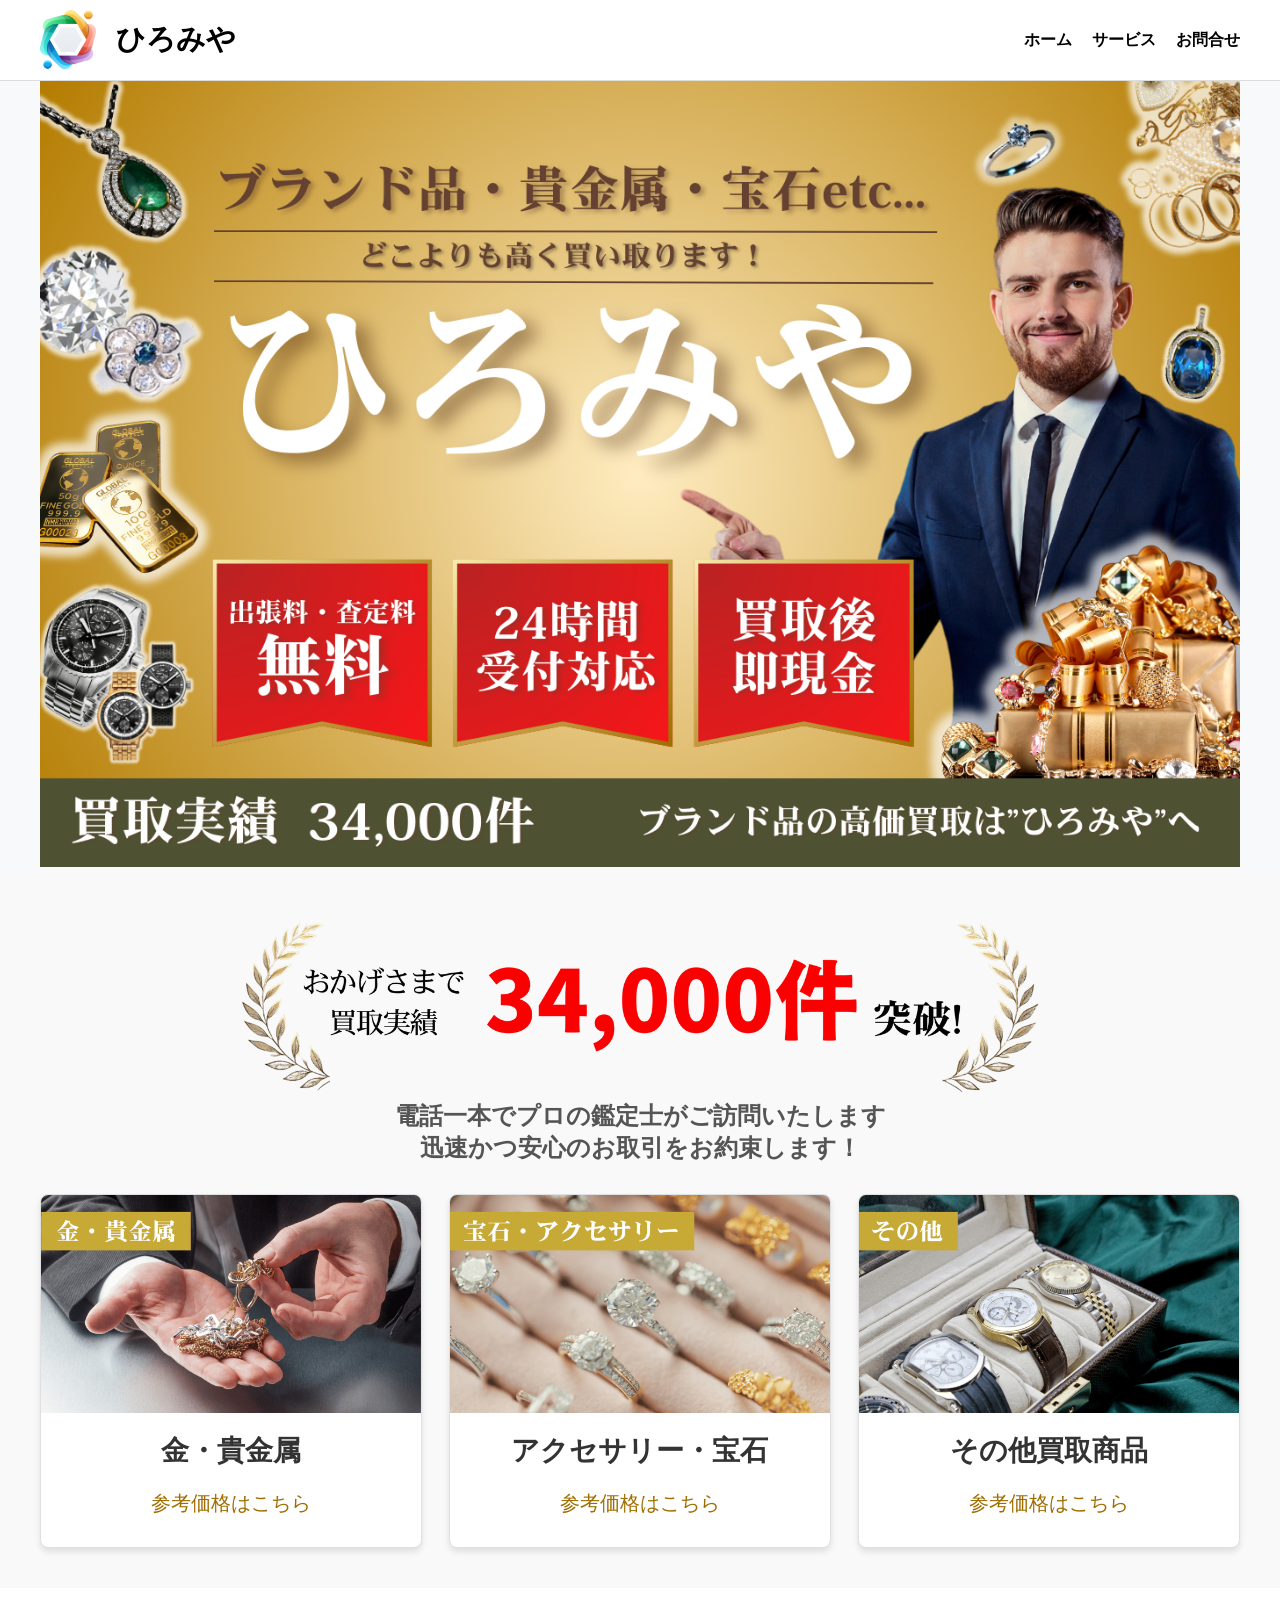
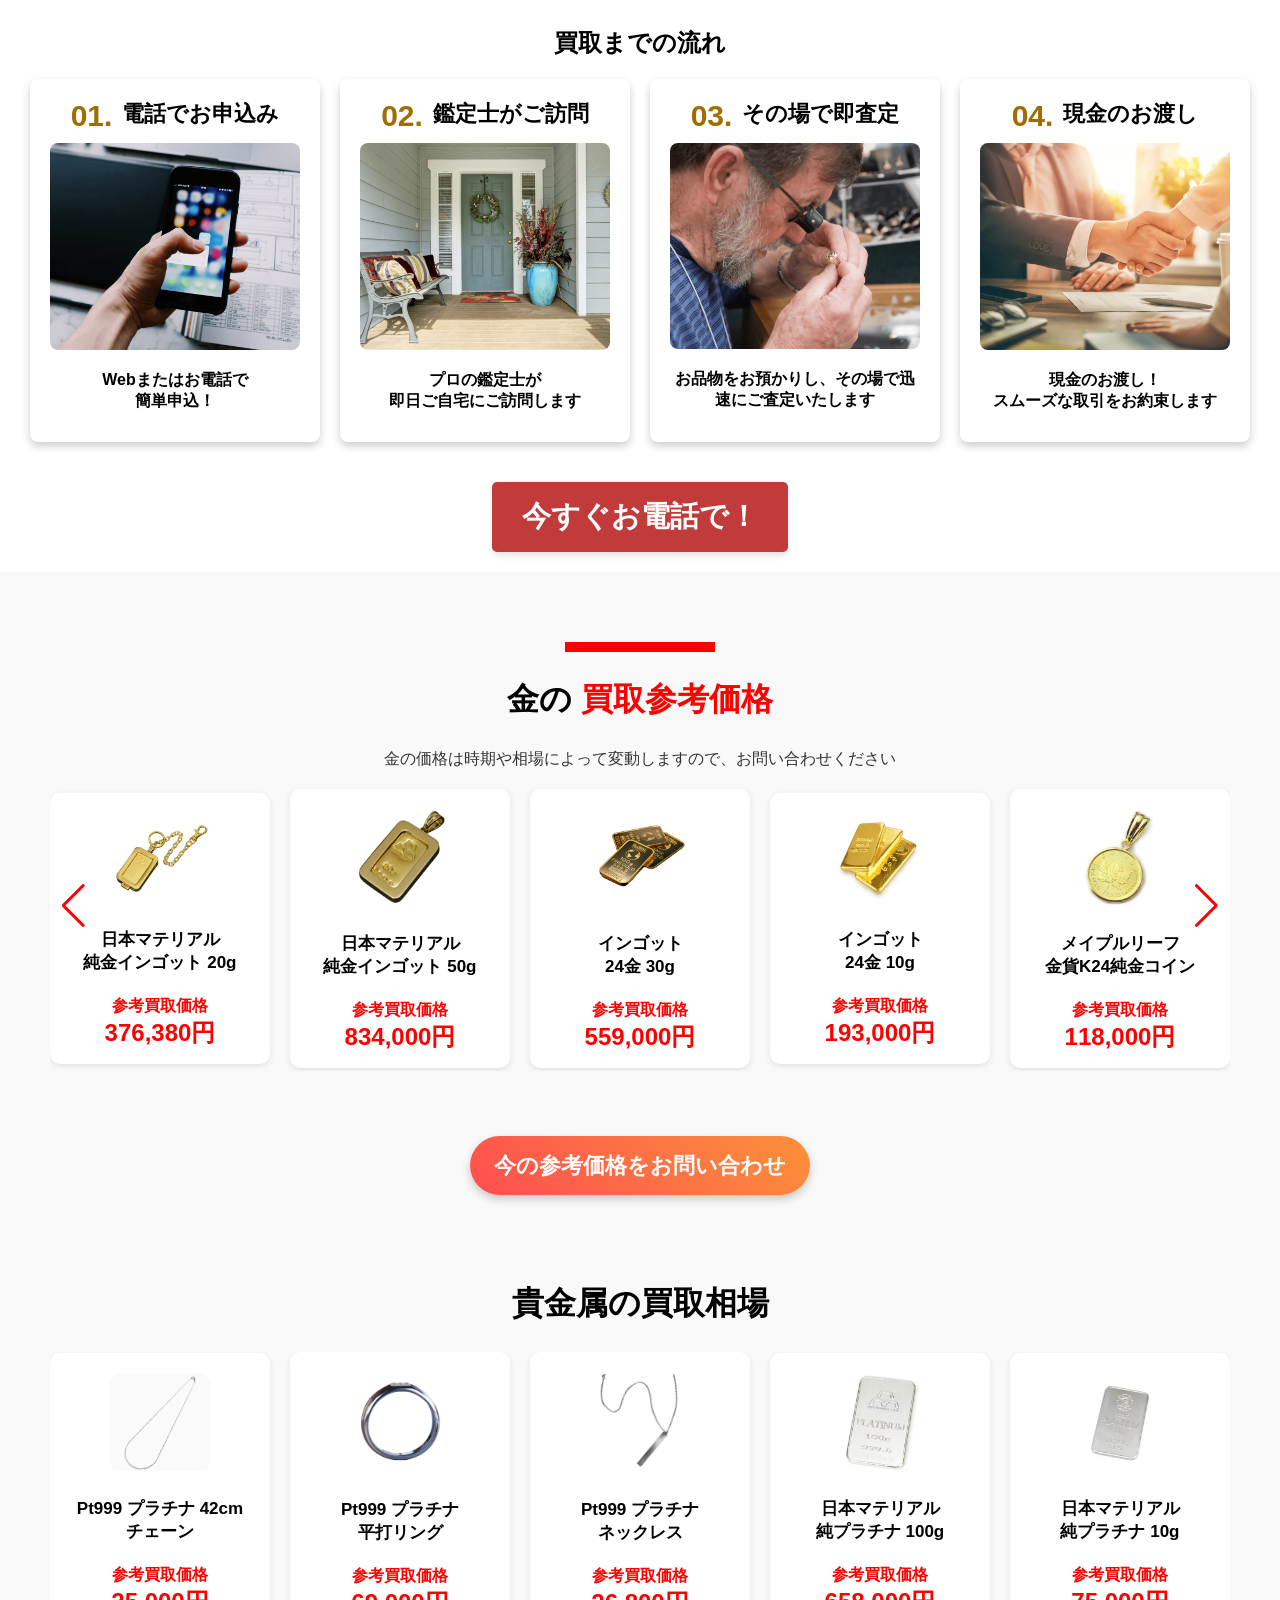
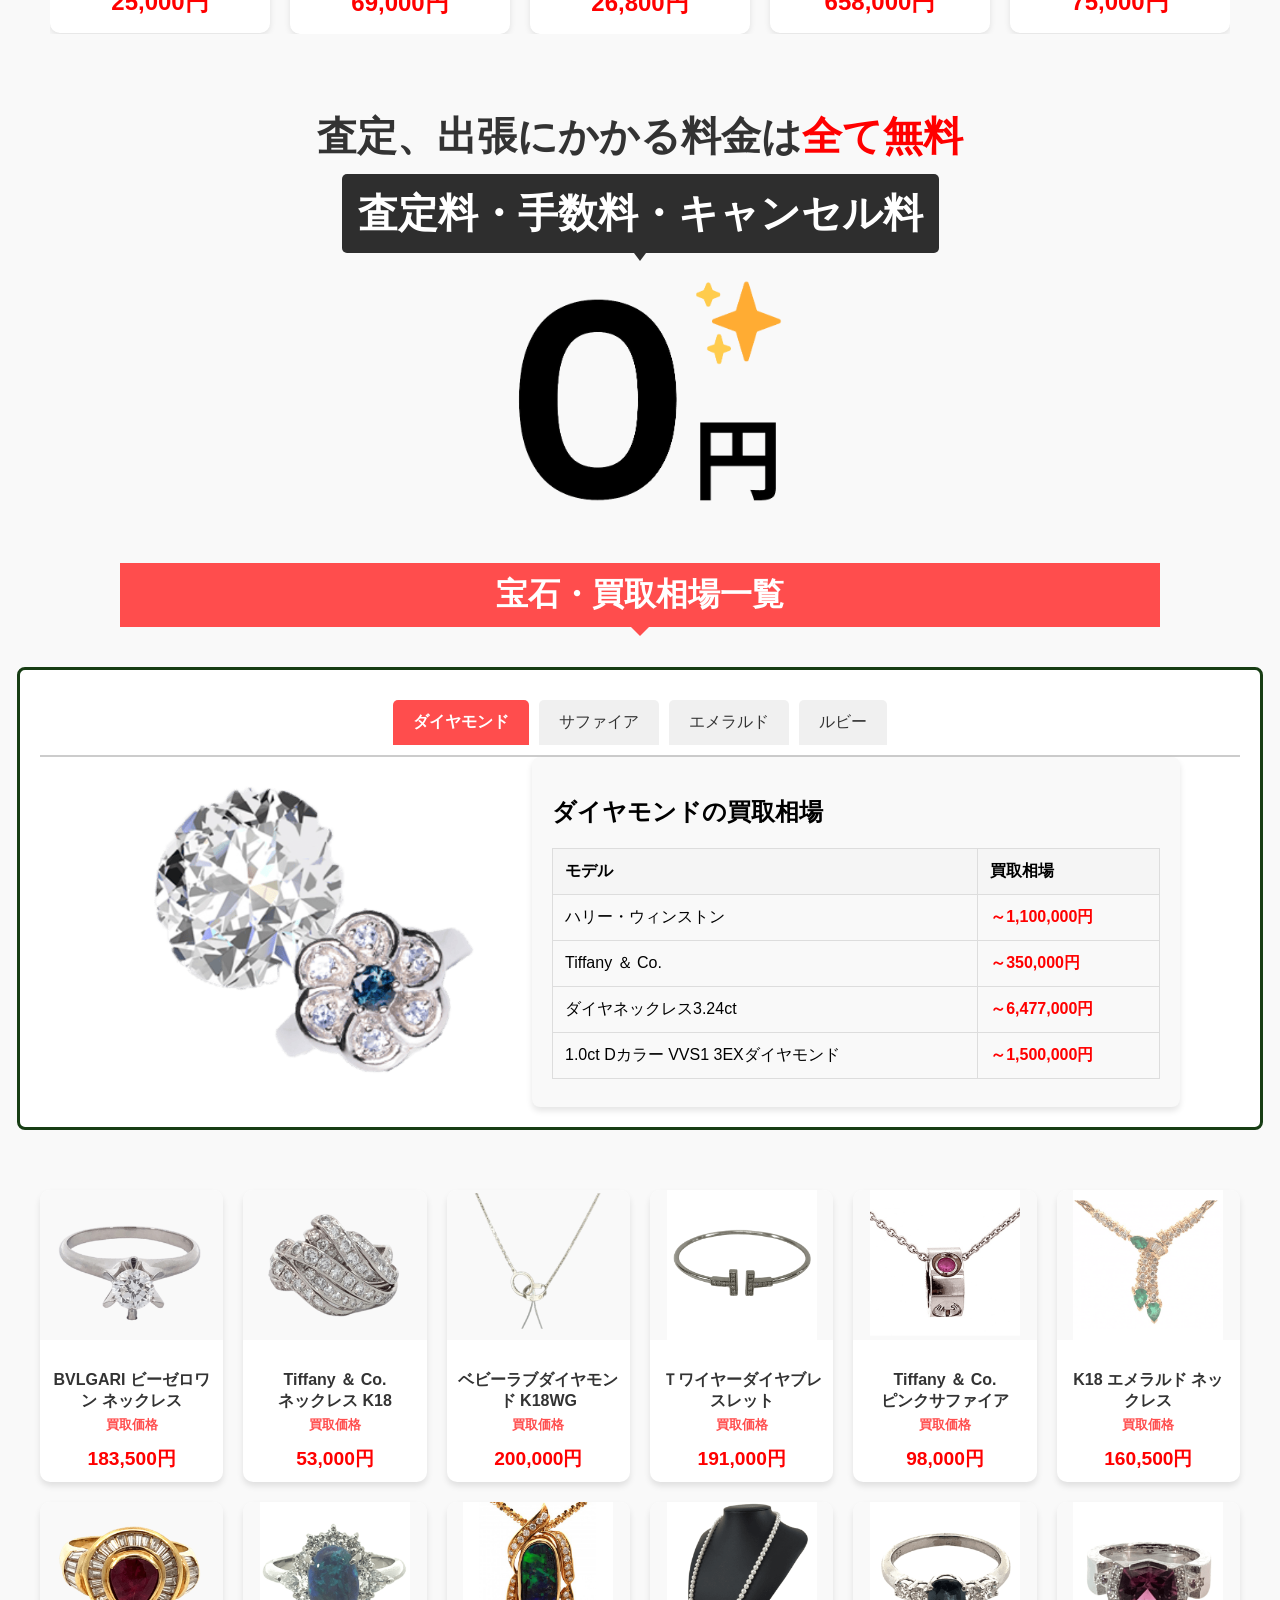
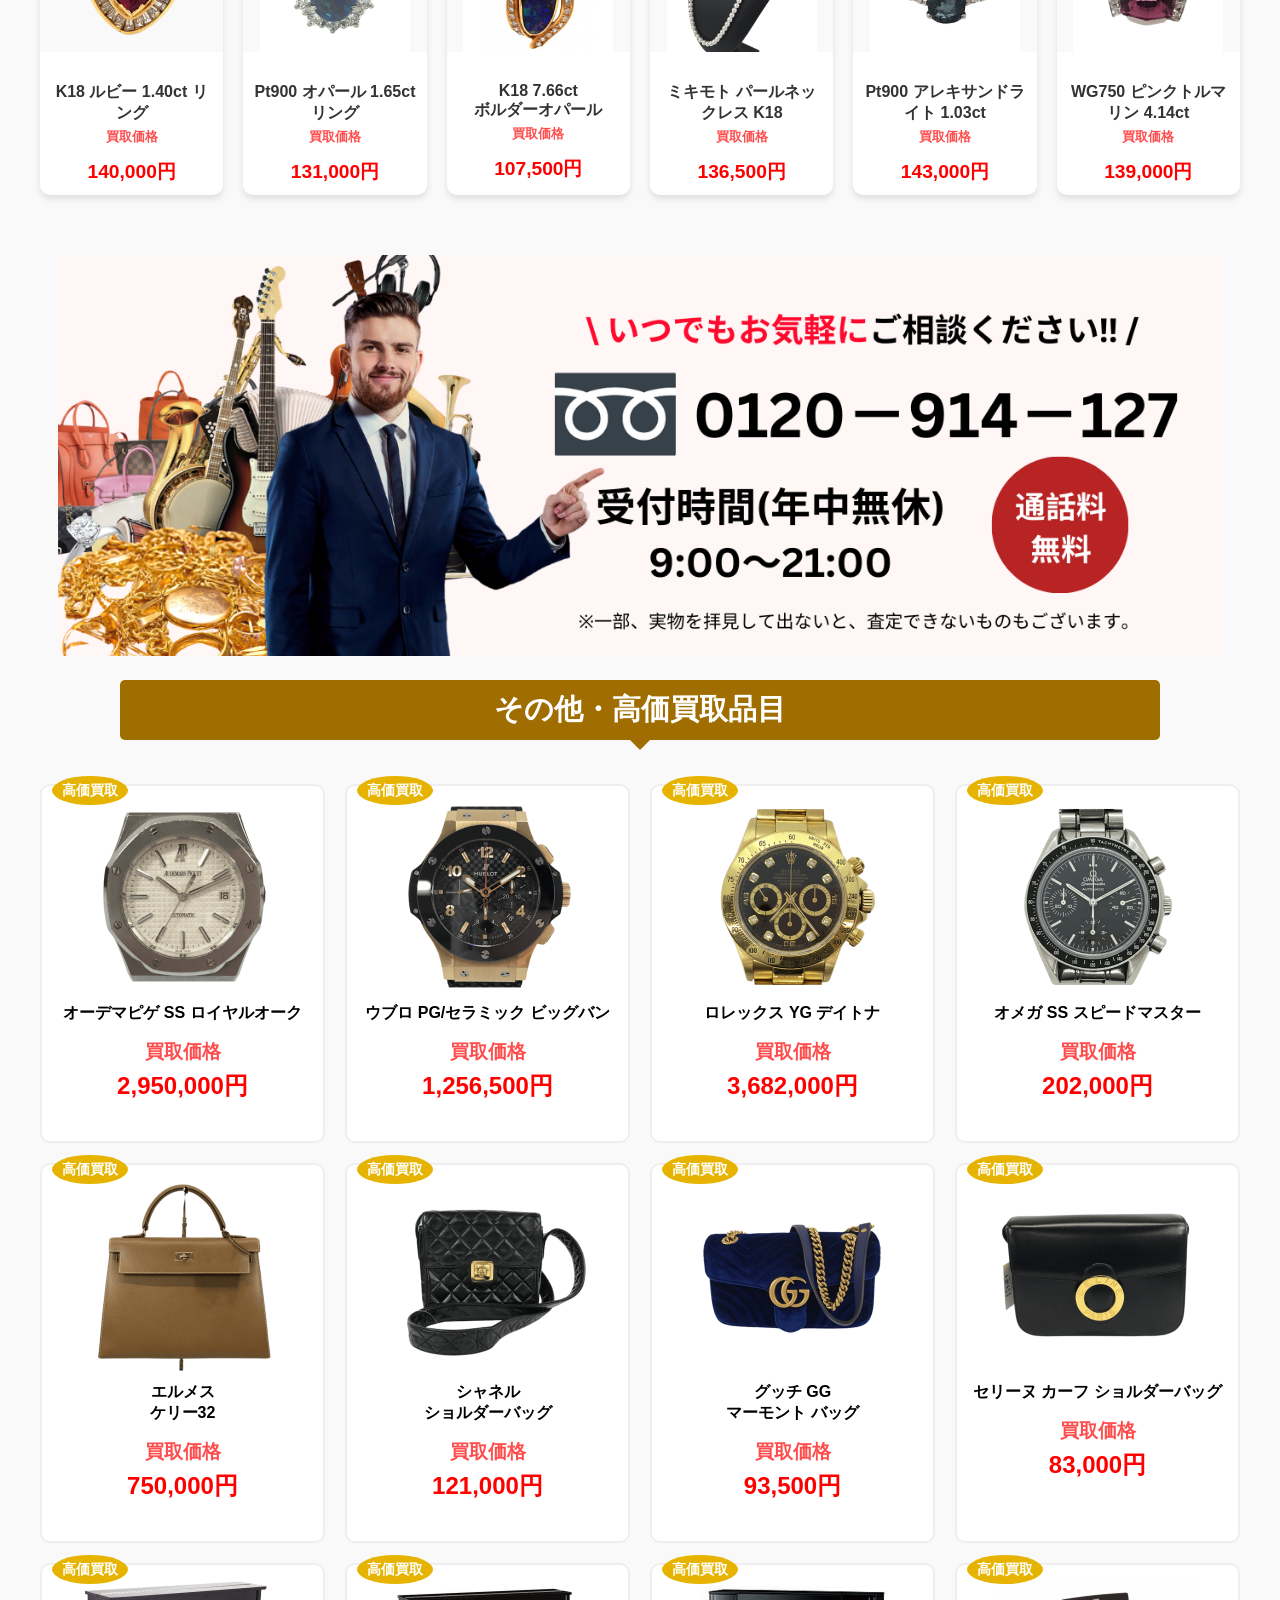
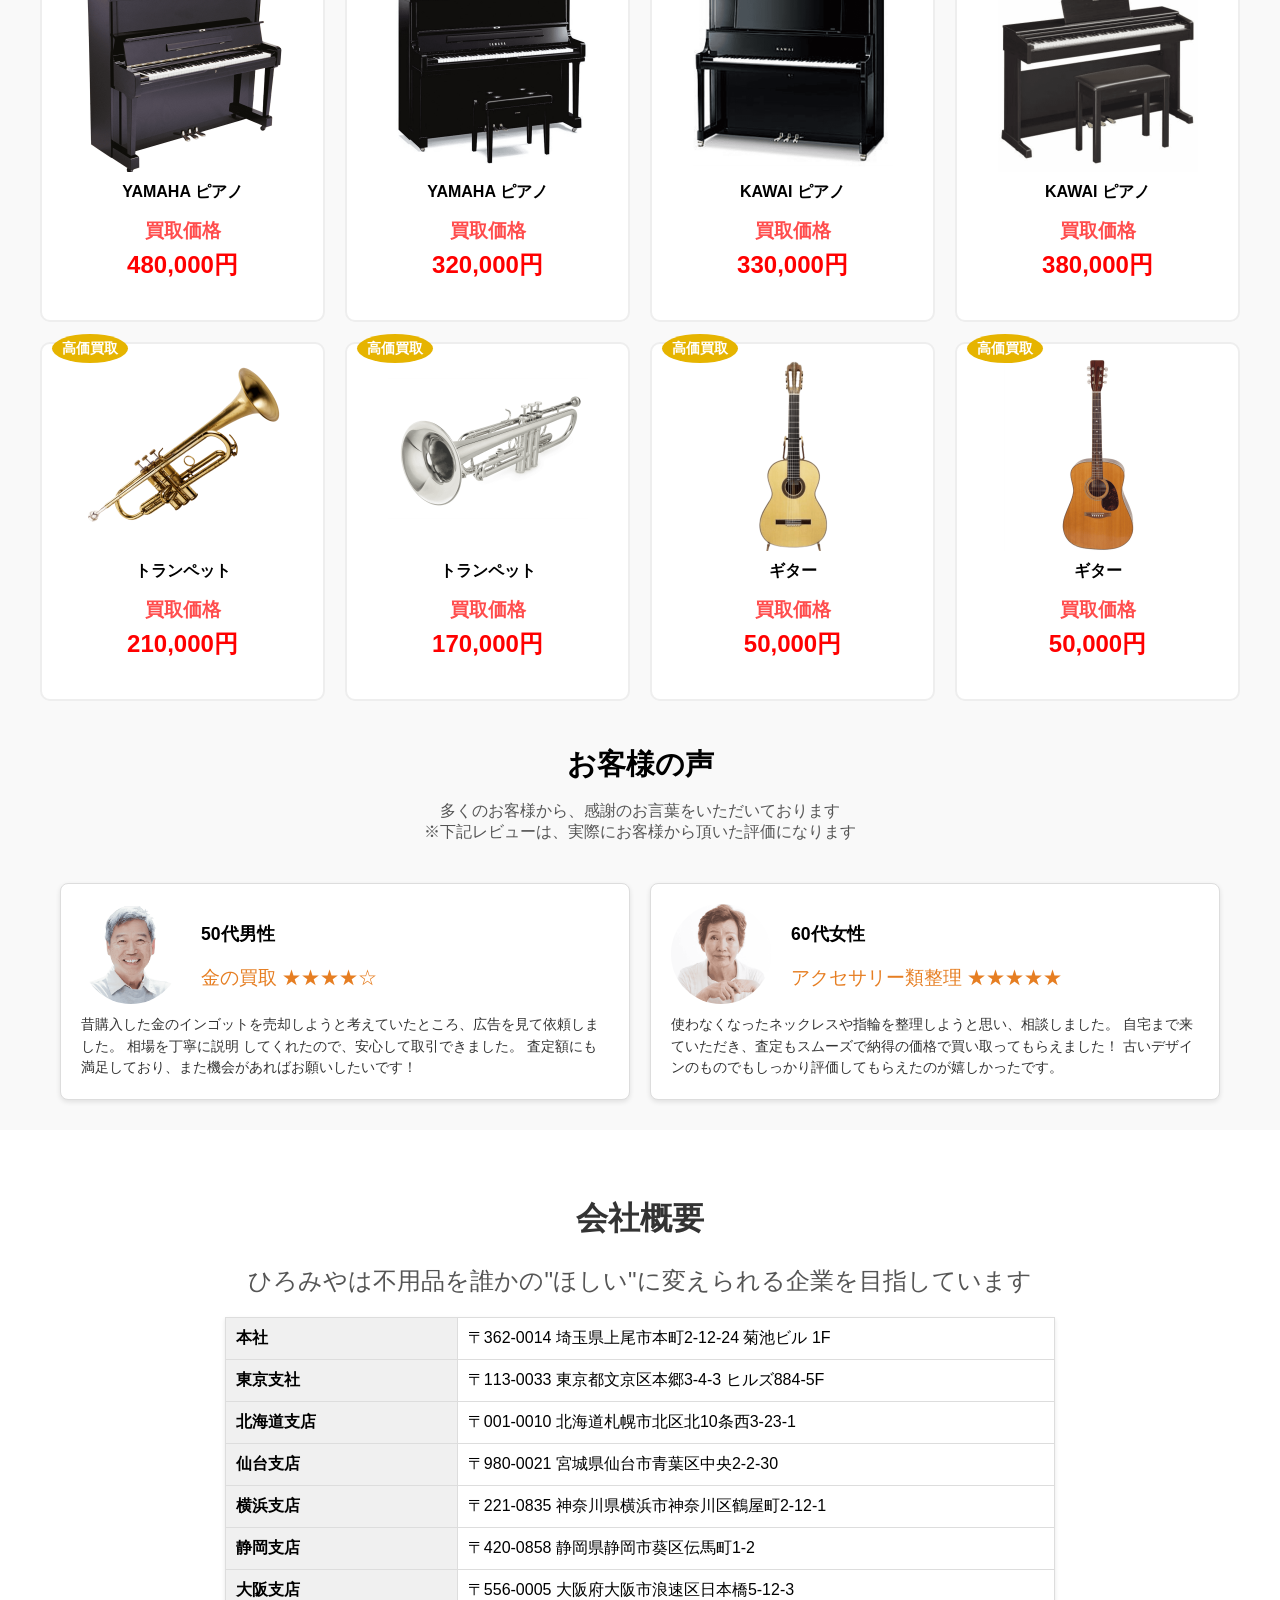
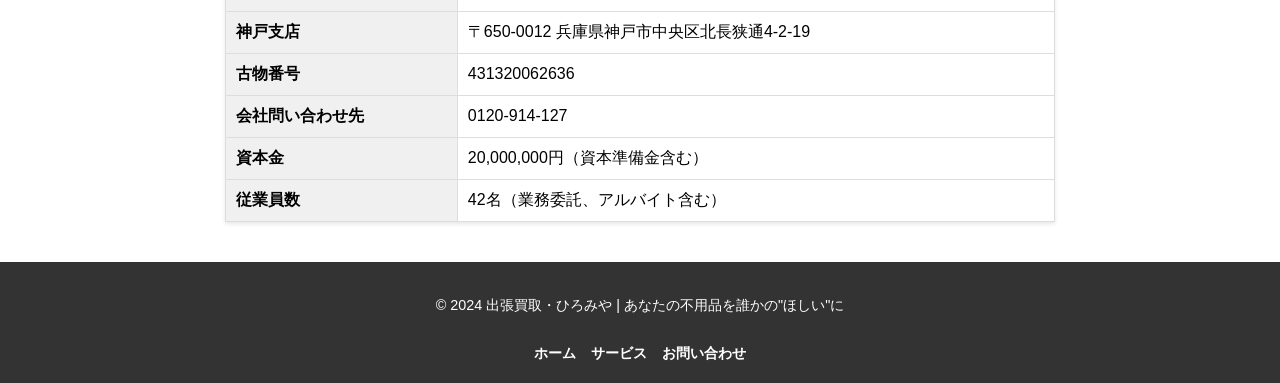
==== index.html @ 49362e79 "価格と画像修正" ====
<!DOCTYPE html>
<html lang="ja">

<head>
	<meta charset="UTF-8">
	<meta name="viewport" content="width=device-width, initial-scale=1.0">
	<meta name="description" content="信頼の買取サービスを提供する買取〇〇。簡単査定から即現金化まで、安心してご利用いただけます。">
	<title>買取〇〇 | 信頼と安心の買取サービス</title>
	<link rel="stylesheet" href="css/header.css">
	<link rel="stylesheet" href="css/services.css">
	<link rel="stylesheet" href="css/features.css">
	<link rel="stylesheet" href="css/hero.css">
	<link rel="stylesheet" href="css/purchase.css">
	<link rel="stylesheet" href="css/purchase-step.css">
	<link rel="stylesheet" href="css/jisseki.css">
	<link rel="stylesheet" href="css/footer.css">
	<link rel="stylesheet" href="css/companys.css">
	<link rel="stylesheet" href="css/review.css">
	<link rel="stylesheet" href="css/jissekiKensu.css">
	<link rel="stylesheet" href="css/swiper.css">
	<link rel="stylesheet" href="css/comission.css">
	<link rel="stylesheet" href="css/otherPurchase.css">
	<link rel="stylesheet" href="css/accessoryPrice.css">
	<link rel="stylesheet" href="https://cdn.jsdelivr.net/npm/swiper@11/swiper-bundle.min.css" />
	<script src="https://cdn.jsdelivr.net/npm/swiper@11/swiper-bundle.min.js"></script>

</head>

<body>
	<!-- ヘッダー -->
	<header class="header">
		<div class="header-container">
			<!-- ロゴとサイト名 -->
			<div class="logo">
				<img src="img/marumaruLogo.png" alt="買取〇〇〇〇ロゴ">
				<span class="site-name">ひろみや</span>
			</div>
			<!-- ハンバーガーメニューのボタン -->
			<button class="hamburger" aria-label="メニュー">
				<span></span>
				<span></span>
				<span></span>
			</button>
			<!-- ナビゲーション -->
			<nav class="nav">
				<ul>
					<li><a href="#">ホーム</a></li>
					<li><a href="#">サービス</a></li>
					<li><a href="#">お問合せ</a></li>
				</ul>
			</nav>
		</div>
	</header>

	<section class="heroParent">
		<div class="hero2">
			<div class="hero2__image-container hero2__pc">
				<img src="img/topJulian.png" alt="ひろみやのメインヒーロー画像">
			</div>
			<div class="hero2__image-container hero2__phone">
				<img src="img/topJulian_mobile.png" alt="ひろみやのメインヒーロー画像">
			</div>
		</div>
	</section>

	<section class="jissekiKensu">
		<div class="jissekiKensu__image-wrapper">
			<img src="img/hiromiya_jisseki.png" class="jissekiKensu__image">
		</div>
	</section>

	<!-- 買取サービス -->
	<section class="services">
		<h4>電話一本でプロの鑑定士がご訪問いたします<br>迅速かつ安心のお取引をお約束します！</h4>
		<div class="service-container">
			<div class="service-item">
				<img src="img/kikinzoku.png" alt="貴金属" class="service-item__image">
				<!--				<div class="service-item__badge">その場で査定、即現金払い</div>-->
				<h3 class="service-item__title">金・貴金属</h3>
				<a href="#gold" class="service-item__button">参考価格はこちら</a>
			</div>
			<div class="service-item">
				<img src="img/accessory.png" alt="アクセサリー" class="service-item__image">
				<!--				<div class="service-item__badge">査定員がご自宅にお伺い</div>-->
				<h3 class="service-item__title">アクセサリー・宝石</h3>
				<a href="#accessory" class="service-item__button">参考価格はこちら</a>
			</div>
			<div class="service-item">
				<img src="img/clock.png" alt="その他" class="service-item__image">
				<!--				<div class="service-item__badge">お品物到着後、査定額をご連絡</div>-->
				<h3 class="service-item__title">その他買取商品</h3>
				<a href="#others" class="service-item__button">参考価格はこちら</a>
			</div>
		</div>
	</section>

	<section class="steps">
		<h2 class="purchase-step__title">買取までの流れ</h2>
		<!-- STEP 1 -->
		<div class="step-container">
			<div class="step">
				<h2>
					<p class="step__number">01.</p>電話でお申込み
				</h2>
				<div class="step__items">
					<img src="img/moshikomi.png" alt="電話お申込み">
					<div class="step__item">
						<p class="step__item-description">Webまたはお電話で<br>簡単申込！</p>
						<a href="" class="purchase__button-bottom">電話でお申込</a>
					</div>
				</div>
			</div>

			<!-- STEP 2 -->
			<div class="step">
				<h2>
					<p class="step__number">02.</p>鑑定士がご訪問
				</h2>
				<div class="step__items">
					<img src="img/houmon.png" alt="電話お申込み">
					<div class="step__item">
						<p class="step__item-description">プロの鑑定士が<br>即日ご自宅にご訪問します</p>
					</div>
				</div>
			</div>


			<!-- STEP 3 -->
			<div class="step">
				<h2>
					<p class="step__number">03.</p>その場で即査定
				</h2>
				<div class="step__items">
					<img src="img/apprasial.png" alt="電話お申込み">
					<div class="step__item">
						<p class="step__item-description">お品物をお預かりし、その場で迅速にご査定いたします</p>
					</div>
				</div>
			</div>


			<!-- STEP 4 -->
			<div class="step">
				<h2>
					<p class="step__number">04.</p>現金のお渡し
				</h2>
				<div class="step__items">
					<img src="img/transactionConplete.png" alt="電話お申込み">
					<div class="step__item">
						<p class="step__item-description">現金のお渡し！<br>スムーズな取引をお約束します</p>
					</div>
				</div>
			</div>
		</div>
		<a href="#" class="purchase-step__button">今すぐお電話で！</a>
	</section>

	<section class="slider" id="gold">
		<p class="underline-line"></p>
		<h2 class="swiper-title">
			金の <span class="highlight">買取参考価格</span>
		</h2>
		<p class="description">金の価格は時期や相場によって変動しますので、お問い合わせください</p>

		<div class="swiper-container">
			<div class="swiper-wrapper">
				<div class="swiper-slide">
					<img src="img-items/gold22.png" alt="金貨" class="slide-image">
					<p class="price-title">日本マテリアル<br>純金インゴット 20g</p class="price-title">
					<p class="price">参考買取価格</p>
					<p class="price price_tag">376,380円</p>
				</div>
				<div class="swiper-slide">
					<img src="img-items/gold23.png" alt="記念金貨" class="slide-image">
					<p class="price-title">日本マテリアル<br>純金インゴット 50g</p class="price-title">
					<p class="price">参考買取価格</p>
					<p class="price price_tag">834,000円</p>
				</div>
				<div class="swiper-slide">
					<img src="img-items/gold24.png" alt="記念金貨" class="slide-image">
					<p class="price-title">インゴット<br>24金 30g</p class="price-title">
					<p class="price">参考買取価格</p>
					<p class="price price_tag">559,000円</p>
				</div>
				<div class="swiper-slide">
					<img src="img-items/gold21.png" alt="金貨" class="slide-image">
					<p class="price-title">インゴット<br>24金 10g</p class="price-title">
					<p class="price">参考買取価格</p>
					<p class="price price_tag">193,000円</p>
				</div>
				<div class="swiper-slide">
					<img src="img-items/gold25.png" alt="金貨" class="slide-image">
					<p class="price-title">メイプルリーフ<br>金貨K24純金コイン</p class="price-title">
					<p class="price">参考買取価格</p>
					<p class="price price_tag">118,000円</p>
				</div>
				<div class="swiper-slide">
					<img src="img-items/gold1.png" alt="金の仏像" class="slide-image">
					<p class="price-title">Cartier Cハート<br>18金 ネックレス</p class="price">
					<p class="price">参考買取価格</p>
					<p class="price price_tag">183,500円</p>
				</div>
				<div class="swiper-slide">
					<img src="img-items/gold2.png" alt="記念金貨" class="slide-image">
					<p class="price-title">Cartier ダイヤ<br>18金 ネックレス</p class="price-title">
					<p class="price">参考買取価格</p>
					<p class="price price_tag">213,000円</p>
				</div>
				<div class="swiper-slide">
					<img src="img-items/gold6.png" alt="金アクセサリー" class="slide-image">
					<p class="price-title">カレライカレラ<br>ネックレス 750</p class="price-title">
					<p class="price">参考買取価格</p>
					<p class="price price_tag">196,000円</p>
				</div>
				<div class="swiper-slide">
					<img src="img-items/gold4.png" alt="ブランドバッグ" class="slide-image">
					<p class="price-title">Cartier ピンク<br>18金 ネックレス</p class="price-title">
					<p class="price">参考買取価格</p>
					<p class="price price_tag">218,500円</p>
				</div>
				<div class="swiper-slide">
					<img src="img-items/gold11.png" alt="金アクセサリー" class="slide-image">
					<p class="price-title">Tiffany ＆ Co.<br>18金 ネックレス</p class="price-title">
					<p class="price">参考買取価格</p>
					<p class="price price_tag">136,500円</p>
				</div>
				<div class="swiper-slide">
					<img src="img-items/gold7.png" alt="記念金貨" class="slide-image">
					<p class="price-title">BVLGARI <br>アルベアーレ K18/SS</p class="price-title">
					<p class="price">参考買取価格</p>
					<p class="price price_tag">145,500円</p>
				</div>
				<div class="swiper-slide">
					<img src="img-items/gold16.png" alt="金アクセサリー" class="slide-image">
					<p class="price-title">Tiffany ＆ Co.<br>18金 ブレスレット</p class="price-title">
					<p class="price">参考買取価格</p>
					<p class="price price_tag">186,800円</p>
				</div>
				<div class="swiper-slide">
					<img src="img-items/gold8.png" alt="高級時計" class="slide-image">
					<p class="price-title">Tiffany ＆ Co.<br>18金 ブレスレット<br></p class="price-title">
					<p class="price">参考買取価格</p>
					<p class="price price_tag">347,000円</p>
				</div>
				<div class="swiper-slide">
					<img src="img-items/gold13.png" alt="高級時計" class="slide-image">
					<p class="price-title">4℃ ピンクゴールド<br> ブレスレット<br></p class="price-title">
					<p class="price">参考買取価格</p>
					<p class="price price_tag">167,000円</p>
				</div>
				<div class="swiper-slide">
					<img src="img-items/gold14.png" alt="ブランドバッグ" class="slide-image">
					<p class="price-title">4℃ イエロー<br>18金 ブレスレット</p>
					<p class="price">参考買取価格</p>
					<p class="price price_tag">167,500円</p>
				</div>
				<div class="swiper-slide">
					<img src="img-items/gold3.png" alt="高級時計" class="slide-image">
					<p class="price-title">BVLGARI リング <br>トゥボガス<br></p class="price-title">
					<p class="price">参考買取価格</p>
					<p class="price price_tag">146,000円</p>
				</div>
				<div class="swiper-slide">
					<img src="img-items/gold9.png" alt="ブランドバッグ" class="slide-image">
					<p class="price-title">Cartier<br>エングレーブドリング</p>
					<p class="price">参考買取価格</p>
					<p class="price price_tag">276,500円</p>
				</div>
				<div class="swiper-slide">
					<img src="img-items/gold10.png" alt="金貨" class="slide-image">
					<p class="price-title">Cartier<br>ラブリング #56 Pt950</p>
					<p class="price">参考買取価格</p>
					<p class="price price_tag">174,500円</p>
				</div>
				<div class="swiper-slide">
					<img src="img-items/gold18.png" alt="高級時計" class="slide-image">
					<p class="price-title">4℃ イエロー<br>18金 リング</p>
					<p class="price">参考買取価格</p>
					<p class="price price_tag">129,000円</p>
				</div>

				<div class="swiper-slide">
					<img src="img-items/gold20.png" alt="金アクセサリー" class="slide-image">
					<p class="price-title">天皇陛下御即位<br>記念硬貨</p class="price-title">
					<p class="price">参考買取価格</p>
					<p class="price price_tag">250,800円</p>
				</div>
			</div>
			<!-- ナビゲーション -->
			<div class="swiper-button-next"></div>
			<div class="swiper-button-prev"></div>
		</div>

		<!-- ページネーション -->
		<div class="swiper-pagination"></div>
	</section>

	<div class="gold_price-button">
		<a href="#" class="contact-button">今の参考価格をお問い合わせ</a>
	</div>

	<section class="slider">
		<p class="underline-line2"></p>
		<h2 class="swiper-title">
			貴金属の買取相場
		</h2>
		<div class="swiper-container">
			<div class="swiper-wrapper">
				<div class="swiper-slide">
					<img src="img-items/kikin1.png" alt="金の仏像" class="slide-image">
					<p class="price-title">Pt999 プラチナ 42cm<br>チェーン</p class="price-title">
					<p class="price">参考買取価格</p>
					<p class="price price_tag">25,000円</p>
				</div>
				<div class="swiper-slide">
					<img src="img-items/kikin2.png" alt="記念金貨" class="slide-image">
					<p class="price-title">Pt999 プラチナ<br>平打リング</p>
					<p class="price">参考買取価格</p>
					<p class="price price_tag">69,000円</p>
				</div>
				<div class="swiper-slide">
					<img src="img-items/kikin6.png" alt="金アクセサリー" class="slide-image">
					<p class="price-title">Pt999 プラチナ <br>ネックレス</p class="price-title">
					<p class="price">参考買取価格</p>
					<p class="price price_tag">26,800円</p>
				</div>
				<div class="swiper-slide">
					<img src="img-items/kikin3.png" alt="高級時計" class="slide-image">
					<p class="price-title">日本マテリアル<br>純プラチナ 100g</p>
					<p class="price">参考買取価格</p>
					<p class="price price_tag">658,000円</p>
				</div>
				<div class="swiper-slide">
					<img src="img-items/kikin4.png" alt="ブランドバッグ" class="slide-image">
					<p class="price-title">日本マテリアル<br>純プラチナ 10g</p class="price-title">
					<p class="price">参考買取価格</p>
					<p class="price price_tag">75,000円</p>
				</div>
				<div class="swiper-slide">
					<img src="img-items/kikin5.png" alt="金貨" class="slide-image">
					<p class="price-title">Pt950 プラチナ<br>平打リング</p class="price-title">
					<p class="price">参考買取価格</p>
					<p class="price price_tag">48,000円</p>
				</div>
				<div class="swiper-slide">
					<img src="img-items/kikin7.png" alt="金アクセサリー" class="slide-image">
					<p class="price-title">Pt900 プラチナ<br>アメリカンピアス</p class="price-title">
					<p class="price">参考買取価格</p>
					<p class="price price_tag">26,800円</p>
				</div>
				<div class="swiper-slide">
					<img src="img-items/kikin8.png" alt="記念金貨" class="slide-image">
					<p class="price-title">インゴット<br>純銀 500g</p>
					<p class="price">参考買取価格</p>
					<p class="price price_tag">109,000円</p>
				</div>
				<div class="swiper-slide">
					<img src="img-items/kikin9.png" alt="ブランドバッグ" class="slide-image">
					<p class="price-title">Pt950 プラチナ<br>クロスネックレス</p class="price-title">
					<p class="price">参考買取価格</p>
					<p class="price price_tag">124,300円</p>
				</div>
				<div class="swiper-slide">
					<img src="img-items/kikin10.png" alt="金貨" class="slide-image">
					<p class="price-title">Pt999 プラチナ<br>メイプルリーフ</p class="price-title">
					<p class="price">参考買取価格</p>
					<p class="price price_tag">29,800円</p>
				</div>
			</div>
			<!-- ナビゲーション -->
			<div class="swiper-button-next2"></div>
			<div class="swiper-button-prev2"></div>
		</div>

		<!-- ページネーション -->
		<div class="swiper-pagination"></div>
	</section>

	<section class="price-free-section">
		<p class="price-free-text">
			査定、出張にかかる料金は<span class="highlight-red">全て無料</span>
		</p>

		<div class="price-badge">
			<span>査定料・手数料・キャンセル料</span>
		</div>

		<div class="zero-price">
			<img src="img/comission.png" class="zero-price-img">
		</div>
	</section>

	<section class="accessory-price" id="accessory">
		<h2 class="lp-container__title--watch">宝石・買取相場一覧</h2>
		<section class="accessory-price-section">
			<!-- タブメニュー -->
			<div class="tab-menu">
				<button class="tab active" data-target="rolex">ダイヤモンド</button>
				<button class="tab" data-target="patek">サファイア</button>
				<button class="tab" data-target="audemars">エメラルド</button>
				<button class="tab" data-target="vacheron">ルビー</button>
			</div>

			<!-- 時計コンテンツ -->
			<div class="watch-content">

				<!-- ロレックス -->
				<div class="watch-item active" id="rolex">
					<div class="watch-image">
						<img src="img-items/dia0.png" alt="ダイヤモンドの画像">
					</div>
					<div class="watch-price-table">
						<h2 class="watch-title">ダイヤモンドの買取相場</h2>
						<table>
							<thead>
								<tr>
									<th>モデル</th>
									<th>買取相場</th>
								</tr>
							</thead>
							<tbody>
								<tr>
									<td>ハリー・ウィンストン</td>
									<td class="price">～1,100,000円</td>
								</tr>
								<tr>
									<td>Tiffany ＆ Co.</td>
									<td class="price">～350,000円</td>
								</tr>
								<tr>
									<td>ダイヤネックレス3.24ct</td>
									<td class="price">～6,477,000円</td>
								</tr>
								<tr>
									<td>1.0ct Dカラー VVS1 3EXダイヤモンド</td>
									<td class="price">～1,500,000円</td>
								</tr>
							</tbody>
						</table>
					</div>
				</div>
				<div class="watch-item" id="patek">
					<div class="watch-image">
						<img src="img-items/safa1.png" alt="ヴァシュロンコンスタンタンの時計">
					</div>
					<div class="watch-price-table">
						<h2 class="watch-title">サファイアの買取相場</h2>
						<table>
							<thead>
								<tr>
									<th>モデル</th>
									<th>買取相場</th>
								</tr>
							</thead>
							<tbody>
								<tr>
									<td>Pt900 サファイア 7.75ct リング</td>
									<td class="price">～1,451,000円</td>
								</tr>
								<tr>
									<td>ルイヴィトン パンダンティフ ピンクサファイア</td>
									<td class="price">～1,451,000円</td>
								</tr>
								<tr>
									<td>カシミールサファイア 2.0ct</td>
									<td class="price">～800,000円</td>
								</tr>
								<tr>
									<td>Cartier サファイアネックレス 1.8ct</td>
									<td class="price">～2,500,000円</td>
								</tr>
							</tbody>
						</table>
					</div>
				</div>
				<!-- パテックフィリップ -->
				<div class="watch-item" id="audemars">
					<div class="watch-image">
						<img src="img-items/eme.png" alt="パテックフィリップの時計">
					</div>
					<div class="watch-price-table">
						<h2 class="watch-title">エメラルドの買取相場</h2>
						<table>
							<thead>
								<tr>
									<th>モデル</th>
									<th>買取相場</th>
								</tr>
							</thead>
							<tbody>
								<tr>
									<td>Pt900 エメラルド 1.84ct リング</td>
									<td class="price">～103,000円</td>
								</tr>
								<tr>
									<td>K18 エメラルド ネックレス</td>
									<td class="price">～160,500円</td>
								</tr>
								<tr>
									<td>エメラルドカットリング 2.0ct</td>
									<td class="price">～250,000円</td>
								</tr>
								<tr>
									<td>ザンビア産エメラルド 1.8ct</td>
									<td class="price">～500,000円</td>
								</tr>
							</tbody>
						</table>
					</div>
				</div>

				<!-- オーデマピゲ -->
				<div class="watch-item" id="vacheron">
					<div class="watch-image">
						<img src="img-items/rubi.png" alt="オーデマピゲの時計">
					</div>
					<div class="watch-price-table">
						<h2 class="watch-title">ルビーの買取相場</h2>
						<table>
							<thead>
								<tr>
									<th>モデル</th>
									<th>買取相場</th>
								</tr>
							</thead>
							<tbody>
								<tr>
									<td>K18 ルビー 1.40ct リング</td>
									<td class="price">～140,000円</td>
								</tr>
								<tr>
									<td>ビルマ産ピジョンブラッドルビー 1.8ct</td>
									<td class="price">～1,200,000円</td>
								</tr>
								<tr>
									<td>ルビーリング 2.0ct</td>
									<td class="price">～400,000円</td>
								</tr>
								<tr>
									<td>ルビーリング 2.0ct</td>
									<td class="price">～400,000円</td>
								</tr>
							</tbody>
						</table>
					</div>
				</div>

			</div>
		</section>
	</section>
	<section class="watch-item-list-section">
		<div class="watch-item-grid">
			<!-- 時計アイテム（1つ） -->
			<div class="watch-card">
				<img src="img-items/dia1.png" alt="ロレックス デイトナ">
				<div class="watch-card-content">
					<p class="watch-name">BVLGARI ビーゼロワン ネックレス</p>
					<p class="watch-price-label">買取価格</p>
					<p class="watch-price">183,500円</p>
				</div>
			</div>

			<div class="watch-card">
				<img src="img-items/dia2.png" alt="パテックフィリップ ノーチラス">
				<div class="watch-card-content">
					<p class="watch-name">Tiffany ＆ Co. <br>ネックレス K18</p>
					<p class="watch-price-label">買取価格</p>
					<p class="watch-price">53,000円</p>
				</div>
			</div>

			<div class="watch-card">
				<img src="img-items/dia3.png" alt="オーデマピゲ ロイヤルオーク">
				<div class="watch-card-content">
					<p class="watch-name">ベビーラブダイヤモンド K18WG</p>
					<p class="watch-price-label">買取価格</p>
					<p class="watch-price">200,000円</p>
				</div>
			</div>
			<div class="watch-card">
				<img src="img-items/dia4.png" alt="オーデマピゲ ロイヤルオーク">
				<div class="watch-card-content">
					<p class="watch-name">Ｔワイヤーダイヤブレスレット</p>
					<p class="watch-price-label">買取価格</p>
					<p class="watch-price">191,000円</p>
				</div>
			</div>
			<div class="watch-card">
				<img src="img-items/safa2.png" alt="オーデマピゲ ロイヤルオーク">
				<div class="watch-card-content">
					<p class="watch-name">Tiffany ＆ Co. <br>ピンクサファイア</p>
					<p class="watch-price-label">買取価格</p>
					<p class="watch-price">98,000円</p>
				</div>
			</div>
			<div class="watch-card">
				<img src="img-items/eme2.png" alt="オーデマピゲ ロイヤルオーク">
				<div class="watch-card-content">
					<p class="watch-name">K18 エメラルド ネックレス</p>
					<p class="watch-price-label">買取価格</p>
					<p class="watch-price">160,500円</p>
				</div>
			</div>
			<div class="watch-card">
				<img src="img-items/rubi.png" alt="ロレックス デイトナ">
				<div class="watch-card-content">
					<p class="watch-name">K18 ルビー 1.40ct リング</p>
					<p class="watch-price-label">買取価格</p>
					<p class="watch-price">140,000円</p>
				</div>
			</div>
			<div class="watch-card">
				<img src="img-items/opa1.png" alt="パテックフィリップ ノーチラス">
				<div class="watch-card-content">
					<p class="watch-name">Pt900 オパール 1.65ct リング</p>
					<p class="watch-price-label">買取価格</p>
					<p class="watch-price">131,000円</p>
				</div>
			</div>
			<div class="watch-card">
				<img src="img-items/opa2.png" alt="オーデマピゲ ロイヤルオーク">
				<div class="watch-card-content">
					<p class="watch-name">K18 7.66ct<br>ボルダーオパール</p>
					<p class="watch-price-label">買取価格</p>
					<p class="watch-price">107,500円</p>
				</div>
			</div>
			<div class="watch-card">
				<img src="img-items/paru.png" alt="オーデマピゲ ロイヤルオーク">
				<div class="watch-card-content">
					<p class="watch-name">ミキモト パールネックレス K18</p>
					<p class="watch-price-label">買取価格</p>
					<p class="watch-price">136,500円</p>
				</div>
			</div>
			<div class="watch-card">
				<img src="img-items/alex.png" alt="オーデマピゲ ロイヤルオーク">
				<div class="watch-card-content">
					<p class="watch-name">Pt900 アレキサンドライト 1.03ct</p>
					<p class="watch-price-label">買取価格</p>
					<p class="watch-price">143,000円</p>
				</div>
			</div>
			<div class="watch-card">
				<img src="img-items/marin.png" alt="オーデマピゲ ロイヤルオーク">
				<div class="watch-card-content">
					<p class="watch-name">WG750 ピンクトルマリン 4.14ct</p>
					<p class="watch-price-label">買取価格</p>
					<p class="watch-price">139,000円</p>
				</div>
			</div>
		</div>
	</section>

	<section class="callToAction">
		<div class="callToAction__img">
			<img src="img/adsJulian.png" class="callToAction__img-hiromi">
		</div>
	</section>


	<section class="other-purchase-section" id="others">
		<!-- セクションタイトル -->
		<h2 class="other-section-title">その他・<strong>高価買取品目</strong></h2>

		<!-- 買取品目のリスト -->
		<div class="purchase-grid">
			<!-- 買取アイテム（1つのアイテム） -->
			<div class="purchase-item">
				<div class="purchase-badge">高価買取</div>
				<img src="instruments/clock1.png" alt="ブランドバッグ">
				<p class="purchase-name">オーデマピゲ SS ロイヤルオーク</p>
				<p class="purchase-price-label">買取価格</p>
				<p class="purchase-price">2,950,000円</p>
			</div>

			<div class="purchase-item">
				<div class="purchase-badge">高価買取</div>
				<img src="instruments/clock2.png" alt="カメラ">
				<p class="purchase-name">ウブロ PG/セラミック ビッグバン</p>
				<p class="purchase-price-label">買取価格</p>
				<p class="purchase-price">1,256,500円</p>
			</div>

			<div class="purchase-item">
				<div class="purchase-badge">高価買取</div>
				<img src="instruments/clock3.png" alt="ジュエリー">
				<p class="purchase-name">ロレックス YG デイトナ</p>
				<p class="purchase-price-label">買取価格</p>
				<p class="purchase-price">3,682,000円</p>
			</div>

			<div class="purchase-item">
				<div class="purchase-badge">高価買取</div>
				<img src="instruments/clock4.png" alt="ジュエリー">
				<p class="purchase-name">オメガ SS スピードマスター</p>
				<p class="purchase-price-label">買取価格</p>
				<p class="purchase-price">202,000円</p>
			</div>

			<div class="purchase-item">
				<div class="purchase-badge">高価買取</div>
				<img src="instruments/bag1.png" alt="ジュエリー">
				<p class="purchase-name">エルメス<br>ケリー32</p>
				<p class="purchase-price-label">買取価格</p>
				<p class="purchase-price">750,000円</p>
			</div>

			<div class="purchase-item">
				<div class="purchase-badge">高価買取</div>
				<img src="instruments/bag2.png" alt="ジュエリー">
				<p class="purchase-name">シャネル <br>ショルダーバッグ</p>
				<p class="purchase-price-label">買取価格</p>
				<p class="purchase-price">121,000円</p>
			</div>

			<div class="purchase-item">
				<div class="purchase-badge">高価買取</div>
				<img src="instruments/bag3.png" alt="ジュエリー">
				<p class="purchase-name">グッチ GG<br>マーモント バッグ</p>
				<p class="purchase-price-label">買取価格</p>
				<p class="purchase-price">93,500円</p>
			</div>
			<div class="purchase-item">
				<div class="purchase-badge">高価買取</div>
				<img src="instruments/bag4.png" alt="ジュエリー">
				<p class="purchase-name">セリーヌ カーフ ショルダーバッグ</p>
				<p class="purchase-price-label">買取価格</p>
				<p class="purchase-price">83,000円</p>
			</div>
			<div class="purchase-item">
				<div class="purchase-badge">高価買取</div>
				<img src="instruments/piano1.png" alt="ジュエリー">
				<p class="purchase-name">YAMAHA ピアノ</p>
				<p class="purchase-price-label">買取価格</p>
				<p class="purchase-price">480,000円</p>
			</div>
			<div class="purchase-item">
				<div class="purchase-badge">高価買取</div>
				<img src="instruments/piano2.png" alt="ジュエリー">
				<p class="purchase-name">YAMAHA ピアノ</p>
				<p class="purchase-price-label">買取価格</p>
				<p class="purchase-price">320,000円</p>
			</div>
			<div class="purchase-item">
				<div class="purchase-badge">高価買取</div>
				<img src="instruments/piano3.png" alt="ジュエリー">
				<p class="purchase-name">KAWAI ピアノ</p>
				<p class="purchase-price-label">買取価格</p>
				<p class="purchase-price">330,000円</p>
			</div>
			<div class="purchase-item">
				<div class="purchase-badge">高価買取</div>
				<img src="instruments/piano4.png" alt="ジュエリー">
				<p class="purchase-name">KAWAI ピアノ</p>
				<p class="purchase-price-label">買取価格</p>
				<p class="purchase-price">380,000円</p>
			</div>
			<div class="purchase-item">
				<div class="purchase-badge">高価買取</div>
				<img src="instruments/tranpet1.png" alt="ジュエリー">
				<p class="purchase-name">トランペット</p>
				<p class="purchase-price-label">買取価格</p>
				<p class="purchase-price">210,000円</p>
			</div>
			<div class="purchase-item">
				<div class="purchase-badge">高価買取</div>
				<img src="instruments/tranpet2.png" alt="ジュエリー">
				<p class="purchase-name">トランペット</p>
				<p class="purchase-price-label">買取価格</p>
				<p class="purchase-price">170,000円</p>
			</div>
			<div class="purchase-item">
				<div class="purchase-badge">高価買取</div>
				<img src="instruments/guiter1.png" alt="ジュエリー">
				<p class="purchase-name">ギター</p>
				<p class="purchase-price-label">買取価格</p>
				<p class="purchase-price">50,000円</p>
			</div>
			<div class="purchase-item">
				<div class="purchase-badge">高価買取</div>
				<img src="instruments/guiter2.png" alt="ジュエリー">
				<p class="purchase-name">ギター</p>
				<p class="purchase-price-label">買取価格</p>
				<p class="purchase-price">50,000円</p>
			</div>

			<!-- 他の買取品目を追加 -->
		</div>
	</section>

	<section class="review">
		<section class="customer-reviews">
			<h2 class="reviews-title">お客様の声</h2>
			<p class="reviews-subtitle">
				多くのお客様から、感謝のお言葉をいただいております<br>
				※下記レビューは、実際にお客様から頂いた評価になります
			</p>
			<div class="reviews-container">
				<div class="review-card">
					<div class="review-title-container">
						<img src="img/customer1.png" class="review-title__img">
						<div class="review-tilte__text">
							<p class="review-location">50代男性</p>
							<p class="review-stars">金の買取 ★★★★☆</p>
						</div>
					</div>
					<p class="review-text">
						昔購入した金のインゴットを売却しようと考えていたところ、広告を見て依頼しました。
						相場を丁寧に説明 してくれたので、安心して取引できました。
						査定額にも満足しており、また機会があればお願いしたいです！
					</p>
				</div>
				<div class="review-card">
					<div class="review-title-container">
						<img src="img/customer2.png" class="review-title__img">
						<div class="review-tilte__text">
							<p class="review-location">60代女性</p>
							<p class="review-stars">アクセサリー類整理 ★★★★★</p>
						</div>
					</div>
					<p class="review-text">
						使わなくなったネックレスや指輪を整理しようと思い、相談しました。
						自宅まで来ていただき、査定もスムーズで納得の価格で買い取ってもらえました！
						古いデザインのものでもしっかり評価してもらえたのが嬉しかったです。
					</p>
				</div>
			</div>
		</section>
	</section>

	<!--	<section class="ads slide-in">-->
	<!--		<div class="ads__hiromi">-->
	<!--			<img src="img/ads_hiromi.png" alt="広告画像" class="ads__hiromi-hiromi">-->
	<!--		</div>-->
	<!--	</section>-->

	<section class="company-section">
		<div class="container">
			<h2 class="section-title">会社概要</h2>
			<p class="section-subtitle">
				ひろみやは不用品を誰かの"ほしい"に変えられる企業を目指しています
			</p>
			<table class="company-table">
				<tr>
					<th>本社</th>
					<td>〒362-0014 埼玉県上尾市本町2-12-24 菊池ビル 1F</td>
				</tr>
				<tr>
					<th>東京支社</th>
					<td>〒113-0033 東京都文京区本郷3-4-3 ヒルズ884-5F</td>
				</tr>
				<tr>
					<th>北海道支店</th>
					<td>〒001-0010 北海道札幌市北区北10条西3-23-1</td>
				</tr>
				<tr>
					<th>仙台支店</th>
					<td>〒980-0021 宮城県仙台市青葉区中央2-2-30</td>
				</tr>
				<tr>
					<th>横浜支店</th>
					<td>〒221-0835 神奈川県横浜市神奈川区鶴屋町2-12-1</td>
				</tr>
				<tr>
					<th>静岡支店</th>
					<td>〒420-0858 静岡県静岡市葵区伝馬町1-2</td>
				</tr>
				<tr>
					<th>大阪支店</th>
					<td>〒556-0005 大阪府大阪市浪速区日本橋5-12-3</td>
				</tr>
				<tr>
					<th>神戸支店</th>
					<td>〒650-0012 兵庫県神戸市中央区北長狭通4-2-19</td>
				</tr>
				<tr>
					<th>古物番号</th>
					<td>431320062636</td>
				</tr>
				<tr>
					<th>会社問い合わせ先</th>
					<td>0120-914-127</td>
				</tr>
				<tr>
					<th>資本金</th>
					<td>20,000,000円（資本準備金含む）</td>
				</tr>
				<tr>
					<th>従業員数</th>
					<td>42名（業務委託、アルバイト含む）</td>
				</tr>
			</table>
		</div>
	</section>
	<!-- フッター -->
	<footer class="footer">
		<div class="footer__content">
			<p>&copy; 2024 出張買取・ひろみや | あなたの不用品を誰かの"ほしい"に</p>
			<nav class="footer__nav">
				<a href="#home">ホーム</a>
				<a href="#services">サービス</a>
				<a href="#contact">お問い合わせ</a>
			</nav>
		</div>
	</footer>
	<script src="js/function.js"></script>
</body>

</html>
---- css/header.css ----
/* ヘッダー全体 */
.header {
	background-color: #fff;
	border-bottom: 1px solid #ddd;
	padding: 10px 20px;
	display: flex;
	position: relative;
	align-items: center;
	justify-content: space-between;
	background-color: white;
}


/* コンテナ */
.header-container {
	display: flex;
	justify-content: space-between;
	align-items: center;
	width: 100%;
	max-width: 1200px;
	margin: 0 auto;
}

/* ロゴとサイト名 */
.logo {
	display: flex;
	align-items: center;
}

.logo img {
	height: 60px;
	margin-right: 20px;
}

.site-name {
	font-size: 1.8rem;
	font-weight: bold;
	color: #000;
}

/* ハンバーガーボタン */
.hamburger {
	display: none;
	flex-direction: column;
	gap: 5px;
	background: none;
	border: none;
	cursor: pointer;
	padding: 0;
}

.hamburger span {
	display: block;
	width: 25px;
	height: 3px;
	background-color: #333;
	border-radius: 2px;
	transition: transform 0.3s, opacity 0.3s;
}

.ads {
	display: flex;
	justify-content: center;
	/* 中央揃え */
	align-items: center;
	/* 縦方向も中央揃え */
	max-width: 100%;
	background-color: #fff;
	margin: 1.5rem auto;
}

.ads .ads__hiromi {
	display: flex;
	justify-content: center;
	/* 横方向の中央揃え */
	align-items: center;
	/* 縦方向の中央揃え */
	width: 100%;
	height: 100%;
}

.ads__hiromi-hiromi {
	max-width: 100%;
	/* 親要素の幅に合わせる */
	height: auto;
	/* アスペクト比を保つ */
}

.nav {
	display: flex;
}

/* ナビゲーション */
.nav ul {
	display: flex;
	gap: 20px;
	list-style: none;
	margin: 0;
	padding: 0;
}

.nav ul li a {
	text-decoration: none;
	font-size: 1rem;
	color: #000;
	font-weight: bold;
	transition: color 0.3s ease;
}

.nav ul li a:hover {
	color: #007bff;
}


@media (max-width: 768px) {
	.header {
		padding: 20px 20px;
	}

	.logo img {
		height: 50px;
		margin-right: 10px;
	}

	.hamburger {
		display: flex;
	}

	.nav {
		display: none;
		position: absolute;
		top: 100%;
		right: 0;
		background-color: #fff;
		width: 100%;
		flex-direction: column;
		box-shadow: 0 4px 6px rgba(0, 0, 0, 0.1);
		z-index: 10;
	}

	.site-name {
		font-size: 1.5rem;
	}

	.nav.active {
		display: flex;
	}

	.nav ul {
		flex-direction: column;
		align-items: flex-start;
		padding: 20px;
	}

	.nav ul li {
		margin-bottom: 10px;
	}

	.nav ul li a {
		font-size: 0.7rem;
	}
}
---- css/services.css ----
.services {
    text-align: center;
    padding: 0px 20px 40px 20px;
	max-width: 1200px;
	margin: auto;
}

.services h2 {
	font-size: 2rem;
    margin-bottom: 10px;
}

.services__red {
    color: #d32f2f;
}

.services h4 {
    font-size: 1.5rem;
    color: #555;
    margin-bottom: 30px;
	margin-top: 0;
}

.service-container {
    display: flex;
    justify-content: space-between;
    gap: 20px;
    flex-wrap: wrap;
}

.service-item {
    background-color: #fff;
    border: 1px solid #e0e0e0;
    border-radius: 8px;
    overflow: hidden;
    box-shadow: 0 4px 6px rgba(0, 0, 0, 0.1);
    text-align: center;
    flex: 1 1 calc(33.333% - 20px); /* 3列にする */
    max-width: calc(33.333% - 20px);
}

.service-item__image {
    width: 100%;
    height: auto;
}

.service-item__badge {
    background-color: #a06e00;
    color: #fff;
    font-size: 16px;
    padding: 8px 25px;
    margin-top: -20px;
    display: inline-block;
    position: relative;
    z-index: 1;
    top: -10px;
	border-radius: 20px;
}

.service-item__title {
    font-size: 28px;
    color: #333;
    margin: 15px 0 10px;
}

.service-item__description {
    font-size: 14px;
    color: #777;
    margin-bottom: 20px;
	height: 28px;
}

.service-item__button {
    display: inline-block;
    color: #a06e00;
    text-decoration: none;
    padding: 10px 20px;
    border-radius: 5px;
    font-size: 20px;
    margin-bottom: 20px;
    transition: background-color 0.3s;
}

.service-item__button:hover {
    color: #8f6300;
}

@media (max-width: 768px) {
    .service-container {
        flex-direction: column;
        gap: 15px;
    }

    .service-item {
        flex: 1 1 100%;
        max-width: 100%;
    }
	
	.services h2{
		font-size: 1.8rem;
	}
	.services h4{
		font-size: 1rem;
	}
	.service-item__description {
	    margin-bottom: 10px;
	}
}
---- css/hero.css ----
.heroParent {
	background-color: white;
}

/* Hero2 セクション */
.hero2 {
	display: flex;
	/* 最大横幅を指定 */
	margin: 0 auto;
	/* セクションを中央揃え */
	background-color: white;
	background-color: #f8f9fa;
}

.hero2__image-container {
	position: relative;
	width: 100%;
	/* 親要素の幅に合わせる */
	overflow: hidden;
	/* 子要素がはみ出さないようにする */
	max-width: 1200px;
	margin: auto;
}

.hero2__image-container img {
	width: 100%;
	/* 横幅を親要素に合わせる */
	height: auto;
}

.hero2__pc {
	display: block;
}

.hero2__phone {
	display: none;
}

.hero2__moshikomi-button:hover {
	background-color: rgb(30, 30, 30);
}

@media (max-width: 768px) {
	.hero1 {
		padding: 0;
		/* 余白を追加 */
	}

	.hero1 h1 {
		font-size: 1.5rem;
		/* 指定された文字サイズ */
		line-height: 1.4;
		/* 行間を調整 */
	}

	.hero2__pc {
		display: none;
	}

	.hero2__phone {
		display: block;
	}
}
---- css/purchase.css ----
/* セクション全体のスタイル */

.purchases {
	max-width: 1200px;
	/* セクションの最大幅 */
	margin: 0 auto;
	/* 画面中央揃え */
	padding: 20px;
	/* セクション全体の余白 */
	text-align: center;
	/* 見出しなどを中央揃え */
}

.purchase__title {
	font-size: 2rem;
	/* タイトルのサイズ */
	margin-top: 60px;
	margin-bottom: 60px;
	/* タイトル下の余白 */
	color: #333;
	/* テキストカラー */
}

/* アイテムコンテナ */
.purchase__items {
	display: flex;
	flex-wrap: wrap;
	/* 横並びで5列、折り返し対応 */
	gap: 20px;
	/* 各アイテムの間隔 */
	justify-content: center;
	/* アイテム全体を中央揃え */
}

/* 各アイテム */
.purchase__item {
	flex: 1 1 calc(20% - 20px);
	/* 5列に均等配置（gapを考慮） */
	max-width: calc(20% - 20px);
	/* 最大幅の設定 */
	text-align: center;
	/* テキストを中央揃え */
	margin-bottom: 70px;
}

.purchase__item img {
	width: 100%;
	/* アイテム内で画像がコンテナ幅に収まる */
	height: auto;
	/* アスペクト比を維持 */
	display: block;
	/* 余分な余白を防ぐ */
	margin-bottom: 30px;
	/* 画像とテキストの間隔 */
}

.purchase__item p {
	font-size: 1rem;
	/* 商品名のサイズ */
	color: #555;
	/* 商品名のカラー */
	margin: 0;
	/* デフォルトマージンをリセット */
	font-weight: bold;
	color: black;
}

.purchase__button-bottom {
	display: inline-block;
	background-color: #a06e00;
	/* 赤色 */
	color: #fff;
	/* 白文字 */
	font-size: 2rem;
	font-weight: bold;
	padding: 20px 50px;
	border: none;
	border-radius: 5px;
	/* 角を丸める */
	cursor: pointer;
	text-decoration: none;
	box-shadow: 0 4px 6px rgba(0, 0, 0, 0.1);
	/* 軽いシャドウ */
	transition: background-color 0.3s ease, transform 0.2s ease;
	margin-top: 30px;
	margin-bottom: 80px;
}

/* ボタンのホバー時のスタイル */
.purchase__button-bottom:hover {
	background-color: #8f6300;
	/* 少し濃い赤色 */
	transform: translateY(-2px);
	/* ボタンを少し浮かせる */
}

@media (max-width: 768px) {
	.purchase .purchases__bottom-text {
		font-size: 0.8rem;
		font-weight: normal;
	}
	
	.purchase__button-bottom{
		margin-bottom: 10px;
	}

	.purchase__item {
		flex: 1 1 calc(33% - 5px);
		/* 5列に均等配置（gapを考慮） */
		max-width: calc(33% - 5px);
		/* 最大幅の設定 */
		text-align: center;
		/* テキストを中央揃え */
		margin-bottom: 15px;
	}

	.purchase__items {
		gap: 5px;
		/* 各アイテムの間隔 */
	}

	.purchase__item p {
		font-size: 0.7rem;
		/* 商品名のサイズ */
	}

	.purchase__item img {
		margin-bottom: 7px;
		/* 画像とテキストの間隔 */
	}

}
---- css/purchase-step.css ----
/* 全体のコンテナ */
.steps {
	width: 100%;
	background-color: #fff;
	padding: 20px;
	box-sizing: border-box;
	text-align: center;
}

/* PC版は横並び、スマホは縦並び */
.step-container {
	display: flex;
	flex-wrap: wrap;
	justify-content: center;
	gap: 20px;
}

.step {
	width: 250px;
	/* PCでは3～4個横並びにするため */
	padding: 20px;
	background: white;
	border-radius: 8px;
	text-align: center;
	box-shadow: 0 4px 8px rgba(0, 0, 0, 0.2);
	gap: 5px;
}

/* STEP番号 */
.step h2 {
	display: flex;
	font-size: 22px;
	color: black;
	margin: auto;
	margin-top: auto;
	justify-content: center;
	gap: 10px;
}

.step h2 .step__number {
	display: block;
	color: #a06e00;
	font-size: 30px;
	font-weight: bold;
	margin-top: auto;
}

/* 各STEPの中身（PCは縦並び、スマホは横並び） */
.step__items {
	display: flex;
	flex-direction: column;
	/* PCでは縦並び */
	align-items: center;
	gap: 10px;
}

/* 画像 */
.step img {
	width: 100%;
	border-radius: 8px;
}

/* ステップ説明 */
.step p {
	font-size: 1.3rem;
	color: black;
	margin: 10px 0;
	font-weight: bold;
	margin-bottom: 10px;
}


/* 矢印（PC版のみ表示） */
.arrow {
	font-size: 30px;
	color: #000;
	font-weight: bold;
}

.purchase__button-bottom {
	display: none;
}

/* ボタンの基本スタイル */
.purchase-step__button {
	display: block;
	background-color: #c23b3b;
	/* 赤色 */
	color: #fff;
	/* 白文字 */
	font-size: 1.8rem;
	font-weight: bold;
	padding: 15px 30px;
	border: none;
	border-radius: 5px;
	text-align: center;
	cursor: pointer;
	text-decoration: none;
	box-shadow: 0 4px 6px rgba(0, 0, 0, 0.1);
	transition: background-color 0.3s ease, transform 0.2s ease;
	margin: 40px auto 0;
	/* 上に余白を作って、中央配置 */
	width: fit-content;
	/* ボタンサイズをテキストに合わせる */
}

/* ホバー時のエフェクト */
.purchase-step__button:hover {
	background: #a83232;
	transform: scale(1.05);
}

.step__item p {
	font-size: 1rem;
}

/* 📌 PC版: stepsの中央下に配置 */
.steps {
	display: flex;
	flex-direction: column;
	align-items: center;
	text-align: center;
}

/* --- 📱 スマホ用のレイアウト調整 --- */
@media (max-width: 768px) {
	.step-container {
		flex-direction: column;
		/* 縦並び */
	}

	.step {
		width: 90%;
		/* 画面幅いっぱいに */
		padding: 10px;
		margin: auto;
	}

	.step__items {
		width: 100%;
		justify-content: center;
		flex-direction: row;
		gap: 20px;
	}

	.step__items img {
		width: 50%;
	}

	.arrow {
		display: none;
		/* スマホでは矢印非表示 */
	}

	.purchase-step__button {
		display: none;
	}

	.purchase__button-bottom {
		display: block;
		font-size: 1.2rem;
		padding: 7px;

	}
}
---- css/jisseki.css ----
.jisseki {
    display: flex;
    justify-content: center;
    align-items: center;
    width: 100%;
    padding: 20px 0;
}

.jissekiExs {
    text-align: center;
    width: 90%;
    max-width: 1200px;
}

/* スワイパーの基本スタイル */
.swiper-container {
    width: 100%;
    overflow: hidden;
}

.swiper-slide {
    display: flex;
    flex-direction: column;
    align-items: center;
    background: #fff;
    border-radius: 10px;
    padding: 10px;
    box-shadow: 0 4px 10px rgba(0, 0, 0, 0.1);
    text-align: center;
}

.jissekiExs__image {
    max-width: 150px;
    border-radius: 8px;
}

/* スライドのナビゲーションボタン */
.swiper-button-next,
.swiper-button-prev {
    color: #333;
}

/* ページネーション */
.swiper-pagination {
    position: relative;
    margin-top: 10px;
}
---- css/footer.css ----
/* フッター全体のスタイル */
.footer {
    background-color: #333; /* ダークグレーの背景 */
    color: #fff; /* 白文字 */
    padding: 20px 10px; /* 上下と左右の余白 */
    text-align: center; /* コンテンツを中央揃え */
    font-size: 0.9rem; /* フォントサイズを調整 */
}

/* コンテンツの内包 */
.footer__content {
    max-width: 1200px; /* 最大幅 */
    margin: 0 auto; /* 中央揃え */
    display: flex;
    flex-direction: column; /* 縦並び */
    align-items: center; /* 中央揃え */
    gap: 15px; /* 各要素間の余白 */
}

/* ナビゲーションリンク */
.footer__nav {
    display: flex;
    gap: 15px; /* 各リンク間の余白 */
}

.footer__nav a {
    color: #fff;
    text-decoration: none;
    font-weight: bold;
    transition: color 0.3s ease; /* 色変化のアニメーション */
}

.footer__nav a:hover {
    color: #c23b3b; /* ホバー時の色 */
}

/* ソーシャルアイコン */
.footer__socials {
    display: flex;
    gap: 10px; /* 各アイコン間の余白 */
}

.footer__socials a img {
    width: 24px; /* アイコンのサイズ */
    height: 24px;
    filter: invert(100%); /* アイコンを白に変換 */
    transition: filter 0.3s ease; /* ホバー時のエフェクト */
}

.footer__socials a img:hover {
    filter: invert(70%); /* ホバー時の明るさ変更 */
}
---- css/companys.css ----
/* 全体のスタイル */
body {
	margin: 0;
	font-family: Arial, sans-serif;
	background-color: #f9f9f9;
}

/* セクション全体のスタイル */
.company-section {
	padding: 40px 0px;
	background-color: #ffffff;
}

.section-title {
	text-align: center;
	font-size: 2rem;
	margin-bottom: 10px;
	color: #333;
}

.section-subtitle {
	text-align: center;
	font-size: 1.5rem;
	color: #555;
	margin-bottom: 20px;
}

/* コンテナ */
.container {
	max-width: 850px;
	/* 最大幅を1000pxに設定 */
	margin: 0 auto;
	box-sizing: border-box;
	padding: 0 10px;
}

/* 表のスタイル */
.company-table {
	width: 100%;
	border-collapse: collapse;
	background-color: #ffffff;
	box-shadow: 0 2px 4px rgba(0, 0, 0, 0.1);
}

.company-table-container {
	overflow-x: auto;
	/* 横スクロールを有効化 */
	width: 100%;
	/* コンテナの幅を親要素に収める */
}

/* セルのスタイル */
.company-table th,
.company-table td {
	padding: 10px;
	border: 1px solid #ddd;
	text-align: left;
	white-space: normal;
	/* 改行を許可 */
	word-wrap: break-word;
	/* 長い単語を折り返す */
}

/* ヘッダーセル */
.company-table th {
	background-color: #f0f0f0;
	font-weight: bold;
}

/* レスポンシブ対応 */
@media screen and (max-width: 1000px) {

	.company-table th,
	.company-table td {
		font-size: calc(8.5px + 0.5vw);
		/* フォント縮小 */
	}
}

@media screen and (max-width: 600px) {
	.section-title {
		font-size: 20px;
		/* タイトルの縮小 */
	}

	.section-subtitle {
		font-size: 14px;
		/* サブタイトルの縮小 */
	}

	.company-table {
		font-size: 12px;
		/* 表の文字サイズを縮小 */
	}

	/* セルのスタイル */
	.company-table th,
	.company-table td {
		padding: 4px;
	}
}

@media (max-width: 768px) {
	.company-section{
		padding: 40px 20px;
	}
}
---- css/review.css ----
/* 全体セクション */
.customer-reviews {
	padding: 20px 0;
/*	background-color: #f9f9f9;*/
	text-align: center;
	max-width: 1200px;
	margin: auto;
}

/* タイトル */
.reviews-title {
	font-size: 1.8rem;
	font-weight: bold;
	margin-bottom: 10px;
}

.reviews-subtitle {
	font-size: 1rem;
	color: #555;
	margin-bottom: 30px;
}

/* レビューコンテナ */
.reviews-container {
	display: grid;
	grid-template-columns: repeat(auto-fit, minmax(300px, 1fr));
	padding: 0 10px;
}

/* レビューカード */
.review-card {
	background-color: #fff;
	border: 1px solid #ddd;
	border-radius: 8px;
	padding: 20px;
	box-shadow: 0 2px 5px rgba(0, 0, 0, 0.1);
	text-align: left;
	margin: 10px;
}

/* 場所・年代 */
.review-location {
	font-size: 1.1rem;
	font-weight: bold;
	margin-bottom: 10px;
}

/* 星マーク */
.review-stars {
	font-size: 1.2rem;
	color: #e67e22;
	/* オレンジ系の色 */
	margin-bottom: 10px;
}

/* レビューテキスト */
.review-text {
	font-size: 0.9rem;
	color: #333;
	line-height: 1.5;
	margin: 0;
}

.review-title-container{
	display: flex;
	gap: 20px;
	margin-bottom: 10px;
}

.review-title__img{
	width: 100px;
	height: 100px;
	border-radius: 50%; /* 画像を丸くする */
	object-fit: cover; /* 画像をはみ出さずに調整 */
}

@media (max-width: 768px) {
	.reviews-subtitle {
		font-size: 0.8rem;
		color: #555;
		margin-bottom: 30px;
	}
}
---- css/jissekiKensu.css ----
/* セクション全体 */
.jissekiKensu {
    display: flex;
    justify-content: center; /* 横方向の中央揃え */
    align-items: center; /* 縦方向の中央揃え */
    text-align: center;
    width: 100%;
    padding: 20px 0 0 0; /* 上下に余白を追加 */
}

/* 画像のラッパー */
.jissekiKensu__image-wrapper {
    display: flex;
    justify-content: center;
    align-items: center;
    width: 100%;
}

/* 画像 */
.jissekiKensu__image {
    max-width: 800px; /* PC時の最大幅 */
    width: 90%; /* スマホでは横幅いっぱいに */
    height: auto;
}
---- css/comission.css ----
/* セクション全体 */
.price-free-section {
	text-align: center;
	margin: 70px auto;
	width: 95%;
	margin: auto;
}

/* 上部テキスト */
.price-free-text {
	font-size: 2.5rem;
	font-weight: bold;
	color: #333;
	margin-bottom: 10px;
}

/* 「全て無料」の赤文字 */
.highlight-red {
	color: red;
}

/* 吹き出し風のラベル */
.price-badge {
	display: inline-block;
	background: #2E2E2E;
	color: white;
	font-weight: bold;
	padding: 12px 16px;
	border-radius: 5px;
	position: relative;
	font-size: 2.5rem;
}

/* 吹き出しの下の三角形 */
.price-badge::after {
	content: "";
	position: absolute;
	bottom: -8px;
	left: 50%;
	transform: translateX(-50%);
	border-style: solid;
	border-width: 8px 6px 0 6px;
	border-color: #2E2E2E transparent transparent transparent;
}

/* 「0円」部分 */
.zero-price-img {
	max-width: 300px;
	margin-bottom: 50px;
}

/* 0のスタイル */
@media (max-width: 768px) {
	.price-free-text {
		font-size: 1.5rem;
	}
	/* 吹き出し風のラベル */
	.price-badge {
		display: inline-block;
		background: #2E2E2E;
		color: white;
		font-weight: bold;
		padding: 12px 16px;
		border-radius: 5px;
		position: relative;
		font-size: 1.5rem;
	}
	.zero-price-img {
		max-width: 200px;
		margin: auto;
	}
}
---- css/otherPurchase.css ----
/* その他の買取品目セクション */
.other-purchase-section {
    max-width: 1200px;
    margin: 40px auto;
    text-align: center;
	width: 95%;
	margin: auto;
}

/* タイトル */
.other-section-title {
    position: relative;
    display: inline-block;
    background: #a06e00;
    color: white;
    padding: 10px 20px;
    font-size: 1.8rem;
    font-weight: bold;
    border-radius: 5px;
	width: 90%;
	max-width: 1000px;
}

.other-section-title::after {
    content: '';
    position: absolute;
    bottom: -10px;
    left: 50%;
    transform: translateX(-50%);
    border-style: solid;
    border-width: 10px 10px 0 10px;
    border-color: #a06e00 transparent transparent transparent;
}

/* 買取品目のグリッドレイアウト */
.purchase-grid {
    display: grid;
    grid-template-columns: repeat(auto-fit, minmax(280px, 1fr)); /* 自動調整 */
    gap: 20px;
    margin-top: 20px;
}

/* 買取アイテム */
.purchase-item {
    background: white;
    border: 2px solid #eee;
    padding: 15px;
    text-align: center;
    border-radius: 10px;
    position: relative;
    transition: transform 0.3s ease, box-shadow 0.3s ease;
}

.purchase-item:hover {
    transform: translateY(-5px);
    box-shadow: 0px 4px 8px rgba(0, 0, 0, 0.1);
}

/* 買取バッジ */
.purchase-badge {
    position: absolute;
    top: -10px;
    left: 10px;
    background: #E6B400 ;
    color: #fff;
    font-size: 0.9rem;
    font-weight: bold;
    padding: 5px 10px;
    border-radius: 50%;
}

/* 買取品目の画像 */
.purchase-item img {
    width: 100%;
    max-width: 200px;
    height: auto;
    display: block;
    margin: 0 auto;
}

/* 買取品目の名前 */
.purchase-name {
    font-size: 1rem;
    font-weight: bold;
    margin: 10px 0 0 0;
}

/* 買取価格ラベル */
.purchase-price-label {
    font-size: 1.2rem;
    color: #ff4d4d;
    font-weight: bold;
    margin-top: 15px;
	margin-bottom: 5px;
}

/* 買取価格 */
.purchase-price {
    font-size: 1.5rem;
    font-weight: bold;
    color: red;
	margin-top: 0;
}

@media (max-width: 768px) {
	.purchase-grid {
	    grid-template-columns: repeat(auto-fit, minmax(140px, 1fr)); /* 自動調整 */
	    gap: 10px;
	}
	.purchase-price{
		margin-bottom: 10px;
	}
}
---- css/accessoryPrice.css ----
/* タブメニュー */
.tab-menu {
	display: flex;
	justify-content: center;
	border-bottom: 2px solid #ccc;
	padding: 10px 0;
	gap: 10px;
	/* タブの間隔を調整 */
}

.tab {
	background: #f0f0f0;
	color: #333;
	padding: 12px 20px;
	border: none;
	cursor: pointer;
	font-size: 1rem;
	transition: 0.3s;
	border-radius: 5px 5px 0 0;
	/* タブの上部を丸く */
}

.tab.active {
	background: #FF4D4D;
	color: white;
	font-weight: bold;
}

/* 時計の買取相場セクション */
.accessory-price-section {
	max-width: 1200px;
	margin: 40px auto;
	border: 3px solid #173D14;
	padding: 20px;
	border-radius: 8px;
	background: white;
}

.accessory-price-title {
	font-size: 2rem;
	line-height: 1.8;
	margin-top: 50px;
	color: white;
	text-align: center;
	width: 90%;
	margin: auto;
	display: block;
}

/* 時計の画像とテーブルを横並びに */
.watch-content {
	display: flex;
	align-items: center;
	justify-content: space-between;
	width: 100%;
}

/* 時計画像 */
.watch-image {
	width: 40%;
	display: flex;
	justify-content: center;
	align-items: center;
}

.watch-image img {
	width: 100%;
	height: auto;
	max-width: 350px;
	border-radius: 10px;
	/* 画像の角を少し丸く */
}

/* 買取価格表 */
.watch-price-table {
	width: 60%;
	background: #f9f9f9;
	padding: 20px;
	border-radius: 8px;
	box-shadow: 0px 4px 6px rgba(0, 0, 0, 0.1);
	/* 軽い影を追加 */
	box-sizing: border-box;
	/* 幅を超えないように */
}

.watch-item {
	display: none;
}

.watch-item.active {
	display: flex;
	/* 横並びを維持 */
	width: 90%;
	margin: auto
}

/* 買取価格表のデザイン */
table {
	width: 100%;
	border-collapse: collapse;
	margin-top: 15px;
}

th,
td {
	padding: 12px;
	border: 1px solid #ddd;
	text-align: left;
}

th {
	background: #f5f5f5;
	font-weight: bold;
}

td.price {
	color: red;
	font-weight: bold;
	text-align: left;
}

/* もっと見るボタン */
.more-button {
	text-align: center;
	margin-top: 20px;
}

.more-button button {
	background: white;
	border: 2px solid #ddd;
	border-radius: 30px;
	padding: 10px 20px;
	font-size: 1rem;
	cursor: pointer;
	transition: 0.3s;
}

.more-button button:hover {
	background: #f5f5f5;
}

.lp-container__title--watch {
	position: relative;
	/* タイトルの幅を文字に合わせる */
	background: #FF4D4D;
	/* 背景色 */
	color: white;
	/* 文字色 */
	padding: 10px 20px;
	/* 余白 */
	font-size: 2rem;
	text-align: center;
	margin: 0px auto 0 auto;
	width: 90%;
	max-width: 1000px;
}

.lp-container__title--watch::after {
	content: '';
	position: absolute;
	width: 0;
	height: 0;
	bottom: -9px;
	/* 三角形の位置調整 */
	left: 50%;
	transform: translateX(-50%);
	border-style: solid;
	border-width: 10px 10px 0 10px;
	/* 三角形の大きさ */
	border-color: #FF4D4D transparent transparent transparent;
	/* 三角形の色を背景色と統一 */
}

/* 時計の買取品目一覧セクション */
.watch-item-list-section {
	max-width: 1200px;
	margin: 60px auto;
	text-align: center;
}

/* タイトル */
.watch-item-list-title {
	position: relative;
	display: inline-block;
	background: #173D14;
	color: white;
	padding: 10px 20px;
	font-size: 1.8rem;
	font-weight: bold;
	border-radius: 5px;
}

.watch-item-list-title::after {
	content: '';
	position: absolute;
	bottom: -10px;
	left: 50%;
	transform: translateX(-50%);
	border-style: solid;
	border-width: 10px 10px 0 10px;
	border-color: #173D14 transparent transparent transparent;
}

/* 時計アイテムのグリッド */
.watch-item-grid {
	display: grid;
	grid-template-columns: repeat(6, 1fr);
	/* 6列 */
	gap: 20px;
	margin-top: 20px;
}

/* 時計カード */
.watch-card {
	background: white;
	border-radius: 10px;
	box-shadow: 0px 4px 6px rgba(0, 0, 0, 0.1);
	overflow: hidden;
	text-align: center;
	transition: transform 0.3s ease, box-shadow 0.3s ease;
}

.watch-card:hover {
	transform: translateY(-5px);
	box-shadow: 0px 6px 12px rgba(0, 0, 0, 0.15);
}

/* 時計画像 */
.watch-card img {
	width: 100%;
	height: auto;
	max-height: 150px;
	object-fit: contain;
	background: #f9f9f9;
}

/* 時計の情報 */
.watch-card-content {
	padding: 10px;
}

.watch-name {
	font-size: 1rem;
	font-weight: bold;
	color: #333;
	margin-bottom: 5px;
}

.watch-price-label {
	font-size: 0.8rem;
	color: #ff4d4d;
	font-weight: bold;
	margin-top: 5px;
}

.watch-price {
	font-size: 1.2rem;
	font-weight: bold;
	color: red;
	margin: 0;
}

.callToAction {
	max-width: 1200px;
	margin: 50px auto 0 auto;
}

.callToAction__img-hiromi {
	max-width: 1200px;
	display: flex;
	width: 97%;
	margin: auto;
}

@media (max-width: 768px) {

	.accessory-price-section {
		padding: 5px;
	}

	/* 時計アイテムのグリッド */
	.watch-item-grid {
		display: grid;
		grid-template-columns: repeat(3, 1fr);
	}

	.watch-price-label {
		margin-bottom: 5px;
		margin-top: 5px;
	}

	.watch-item-list-section {
		width: 95%;
		margin: auto;
	}

	.watch-item.active {
		display: flex;
		/* 横並びを維持 */
		width: 95%;
		margin: auto;
		flex-direction: column;
	}

	.watch-price-table {
		width: 100%;
		padding: 10px;
	}

	.tab {
		padding: 10px 2px;
		width: 20%;
		font-size: 0.75rem;
		font-weight: bold;
	}

	.tab.active {
		width: 32%;
	}

	.watch-title th,
	td {
		padding: 5px;
		border: 1px solid #ddd;
		text-align: left;
		font-size: 0.8rem;
		width: 60%;
	}

	.watch-title {
		text-align: center;
	}

	.watch-image {
		margin: auto;
		width: 60%;
	}

	.accessory-price {
		width: 95%;
		margin: auto;
	}

	.watch-item-grid {
		gap: 10px;
	}

	.watch-name {
		font-size: 0.7rem;
	}

}
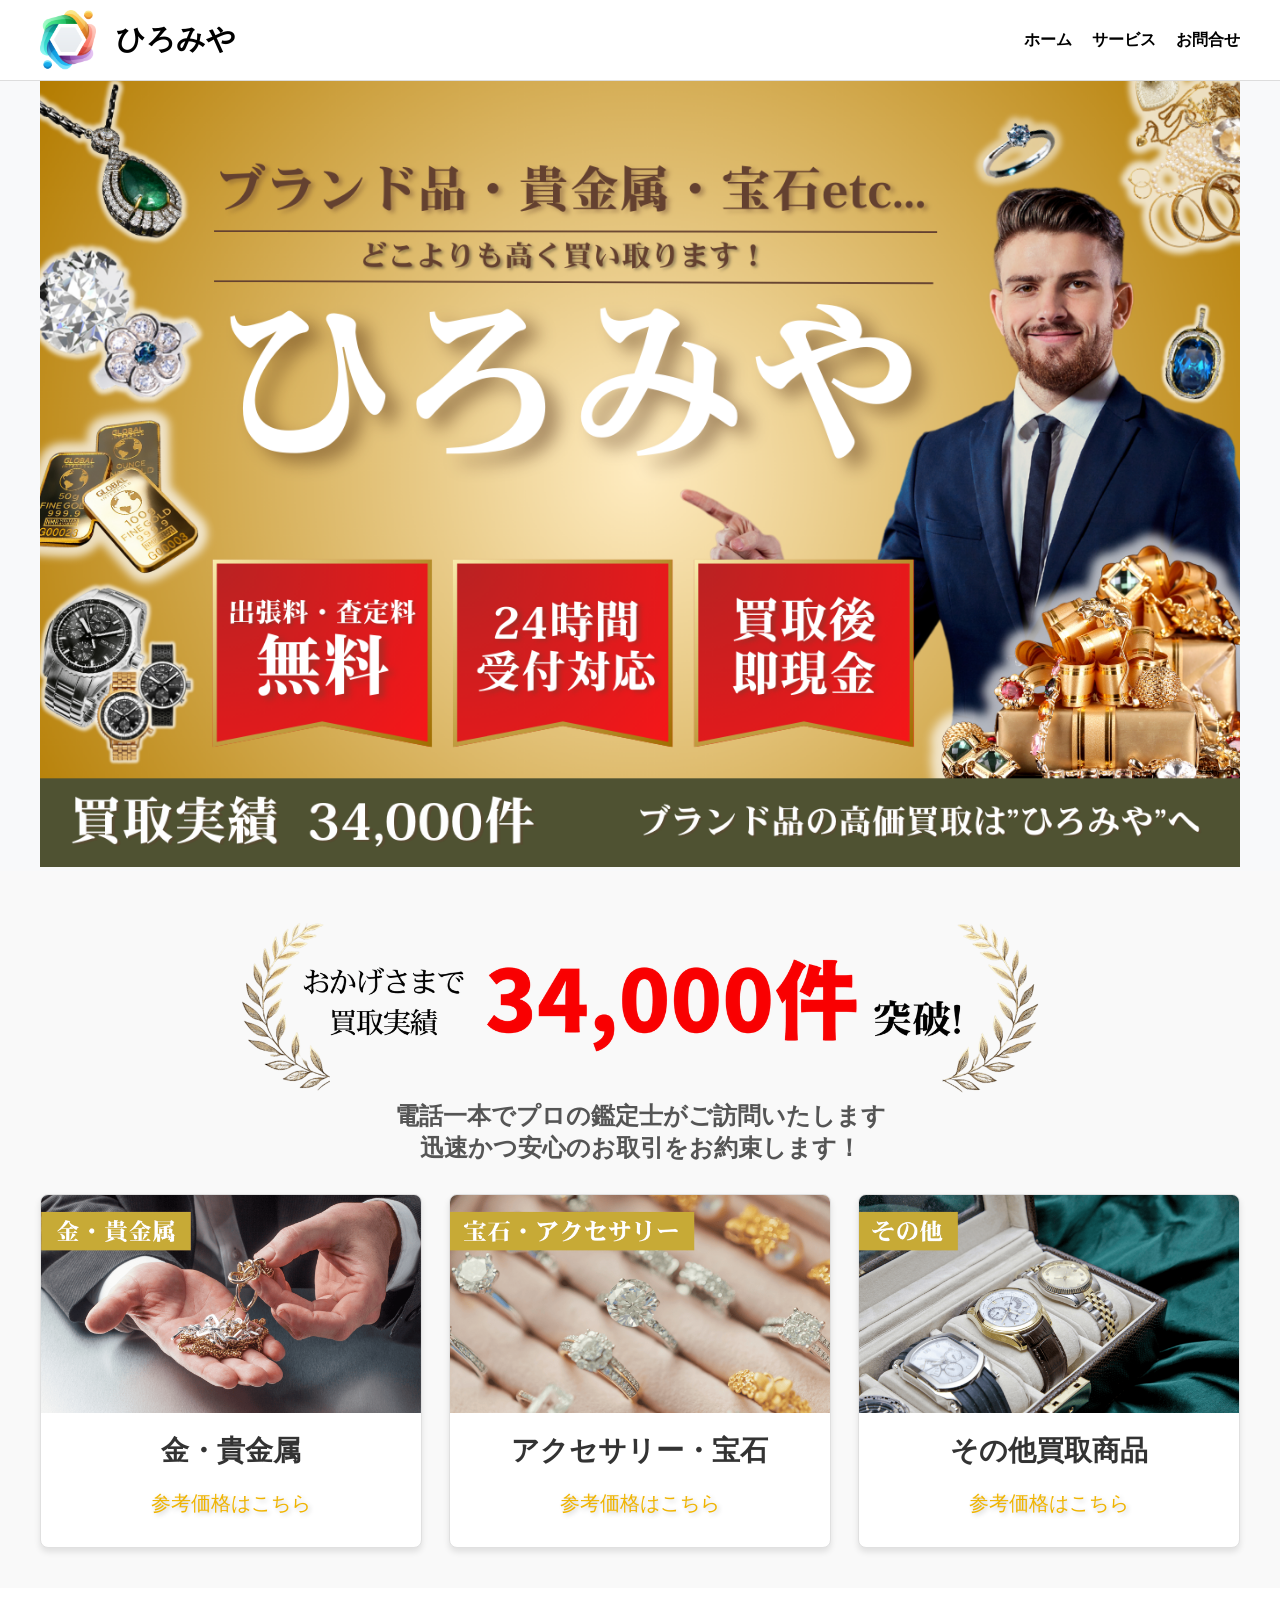
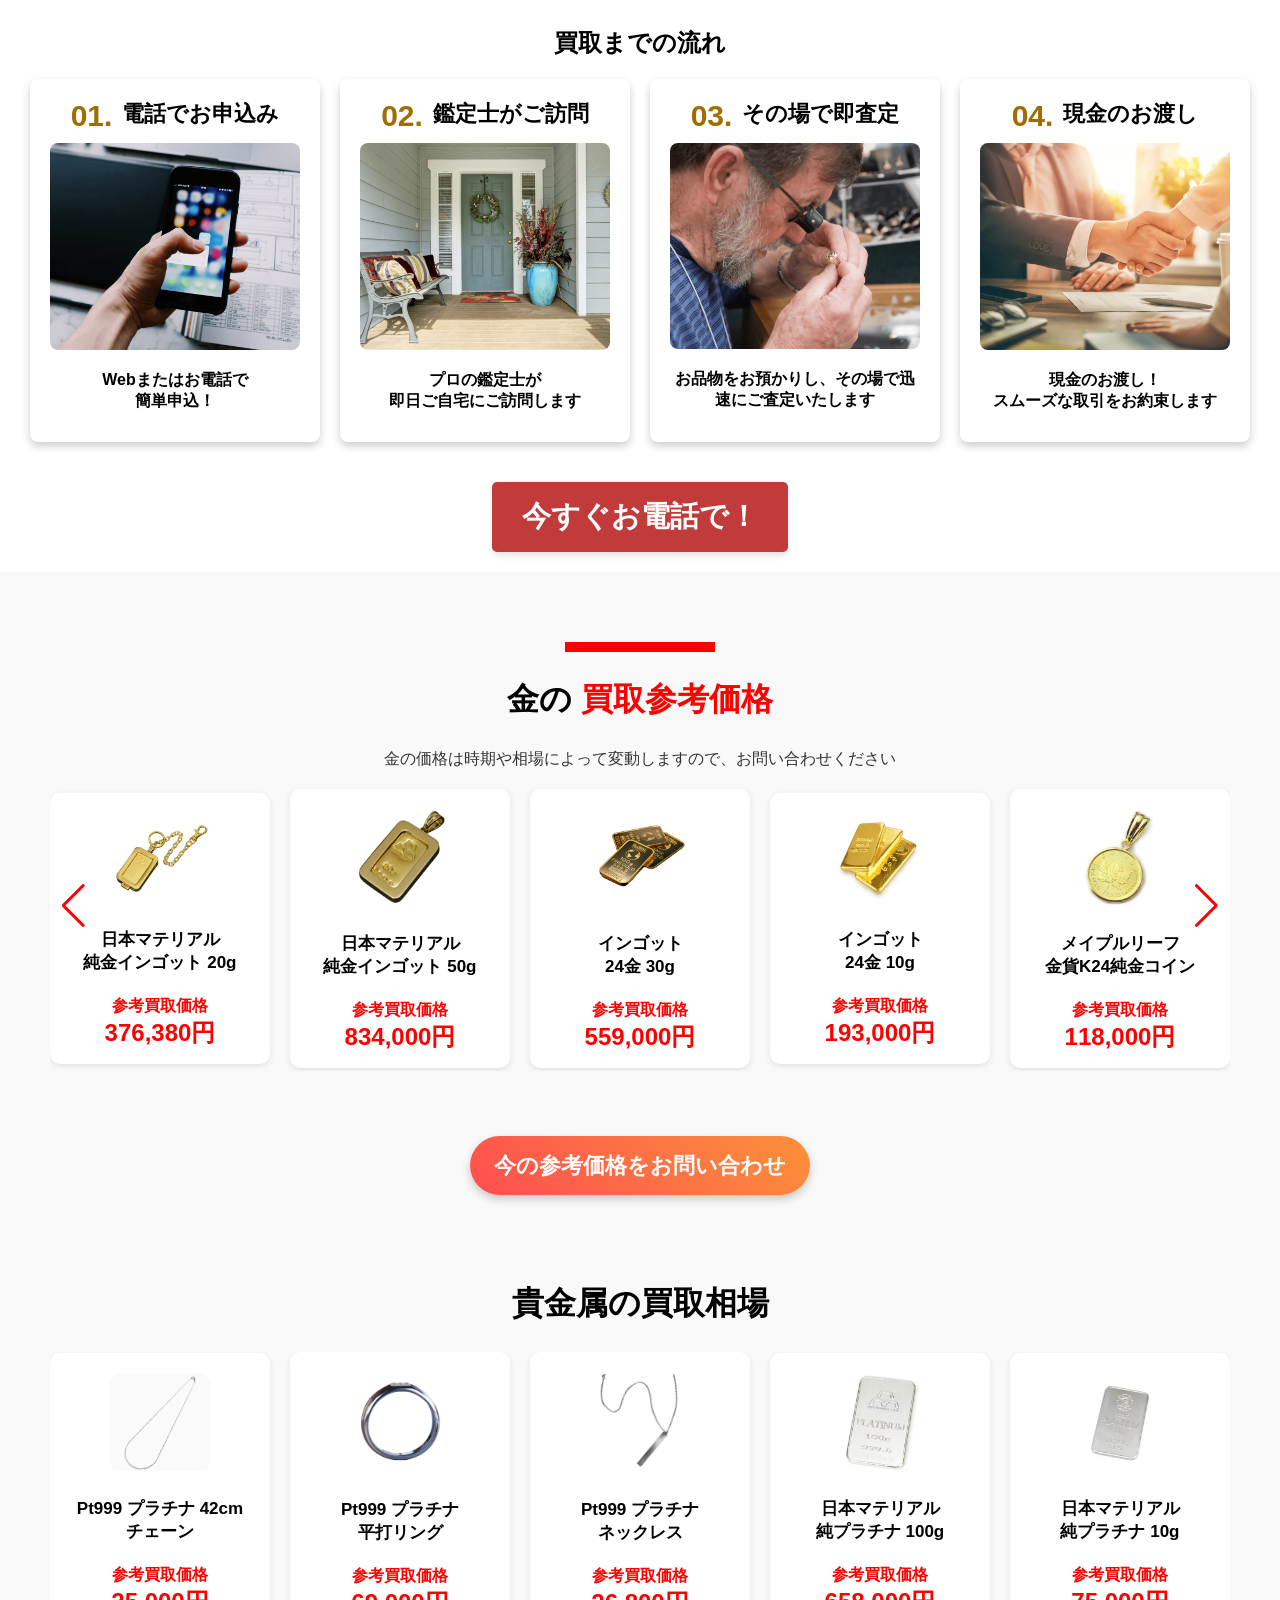
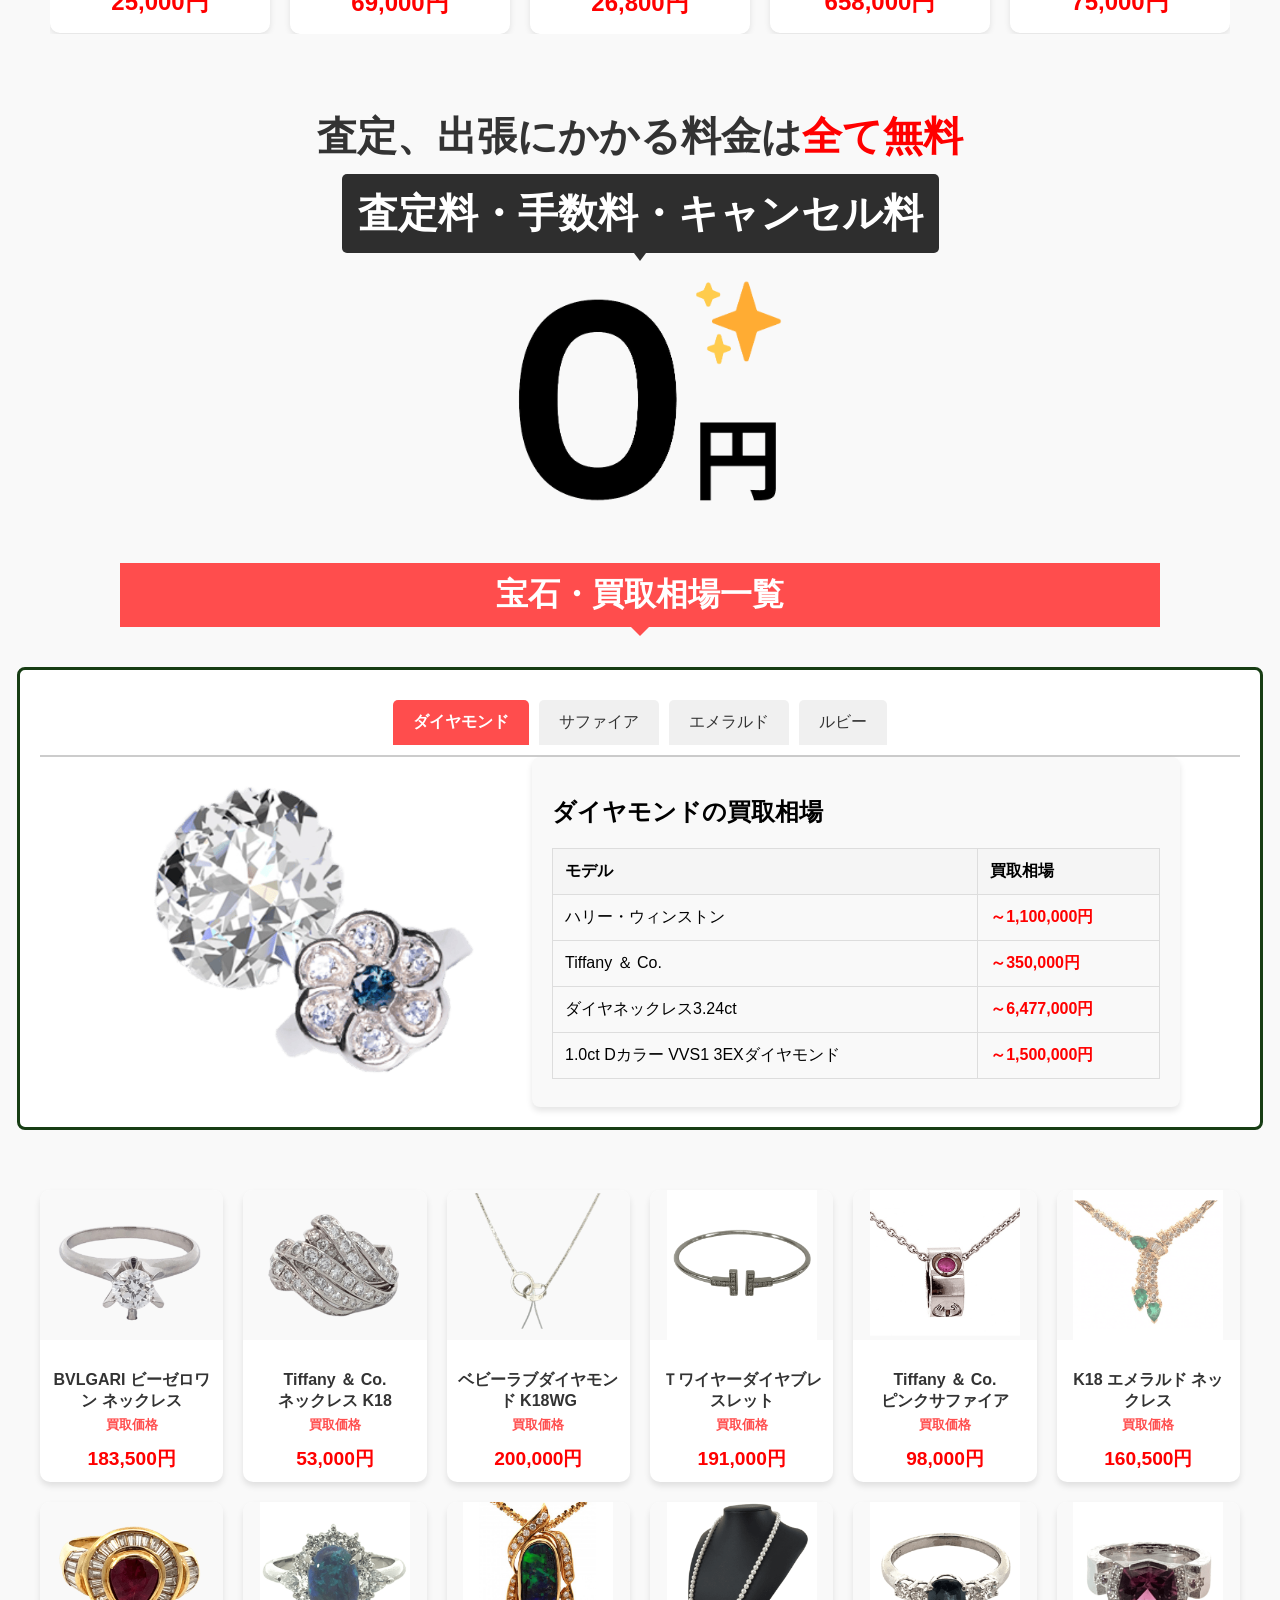
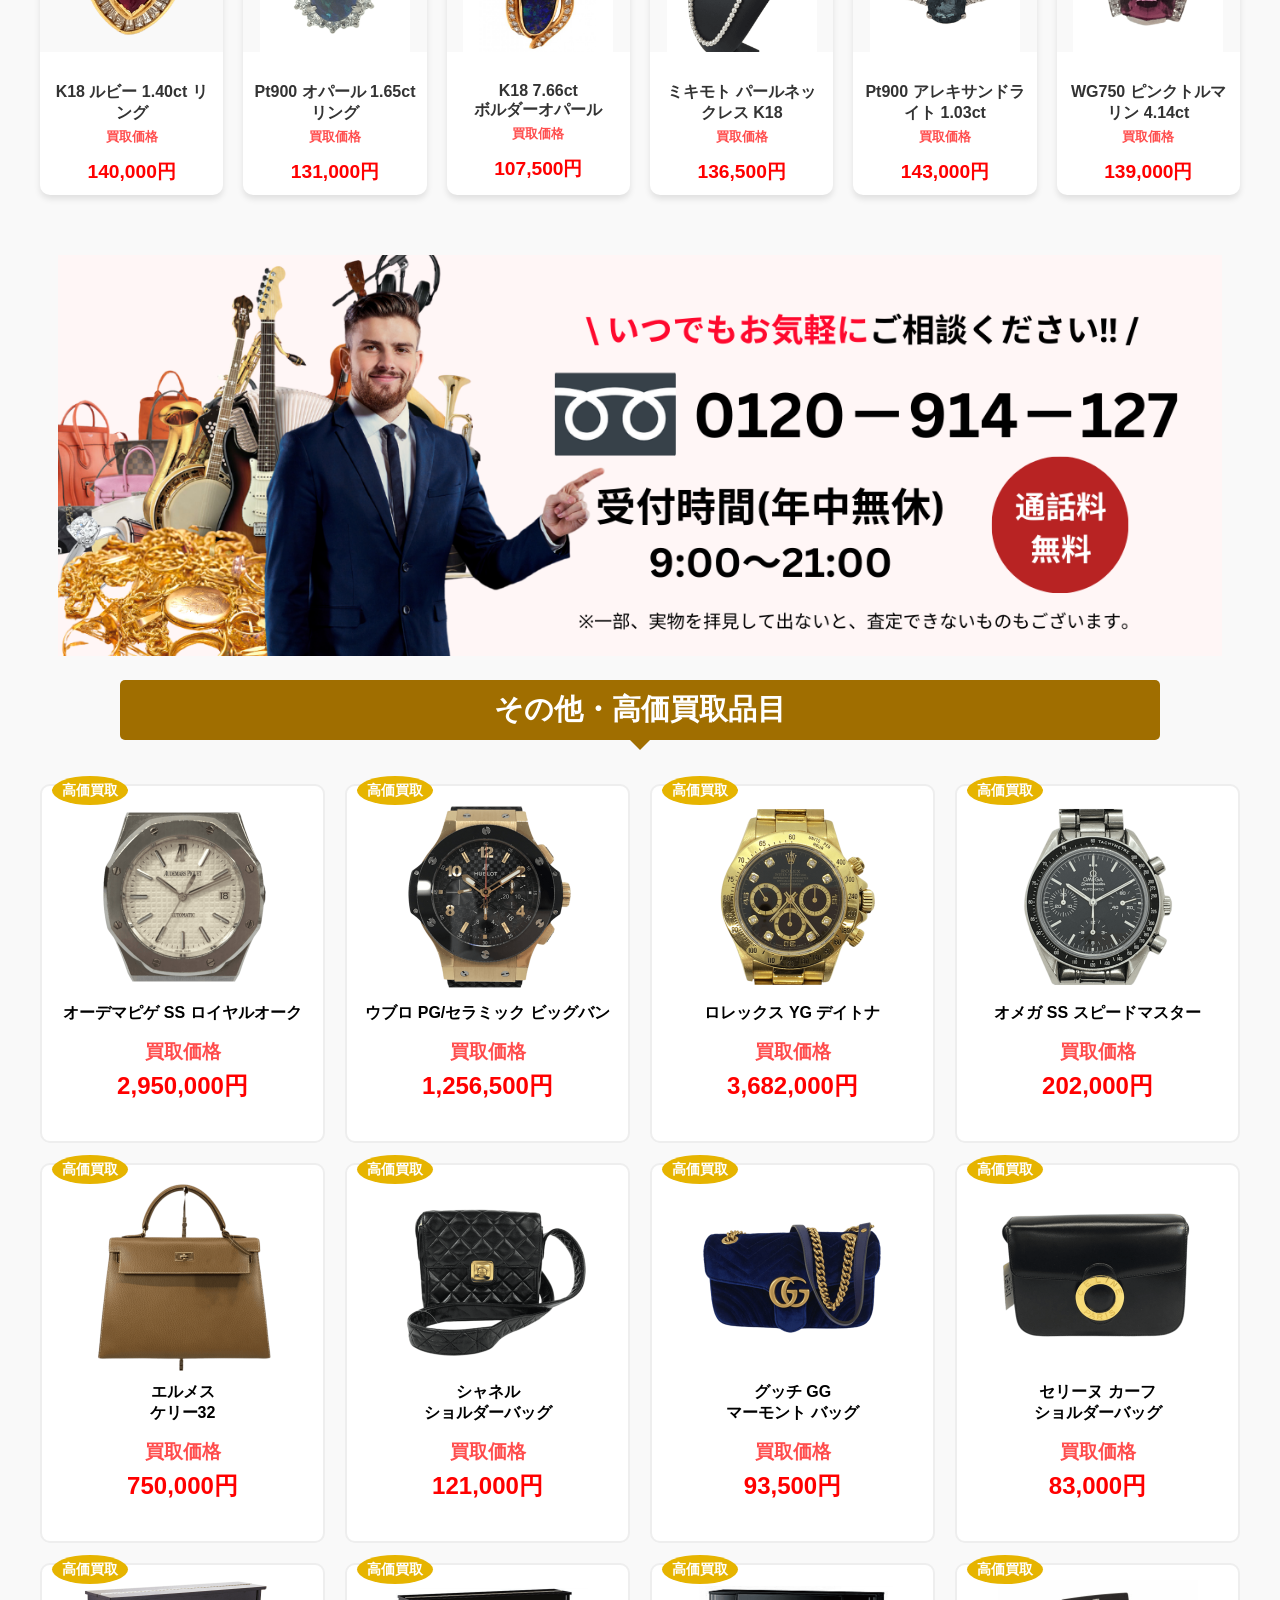
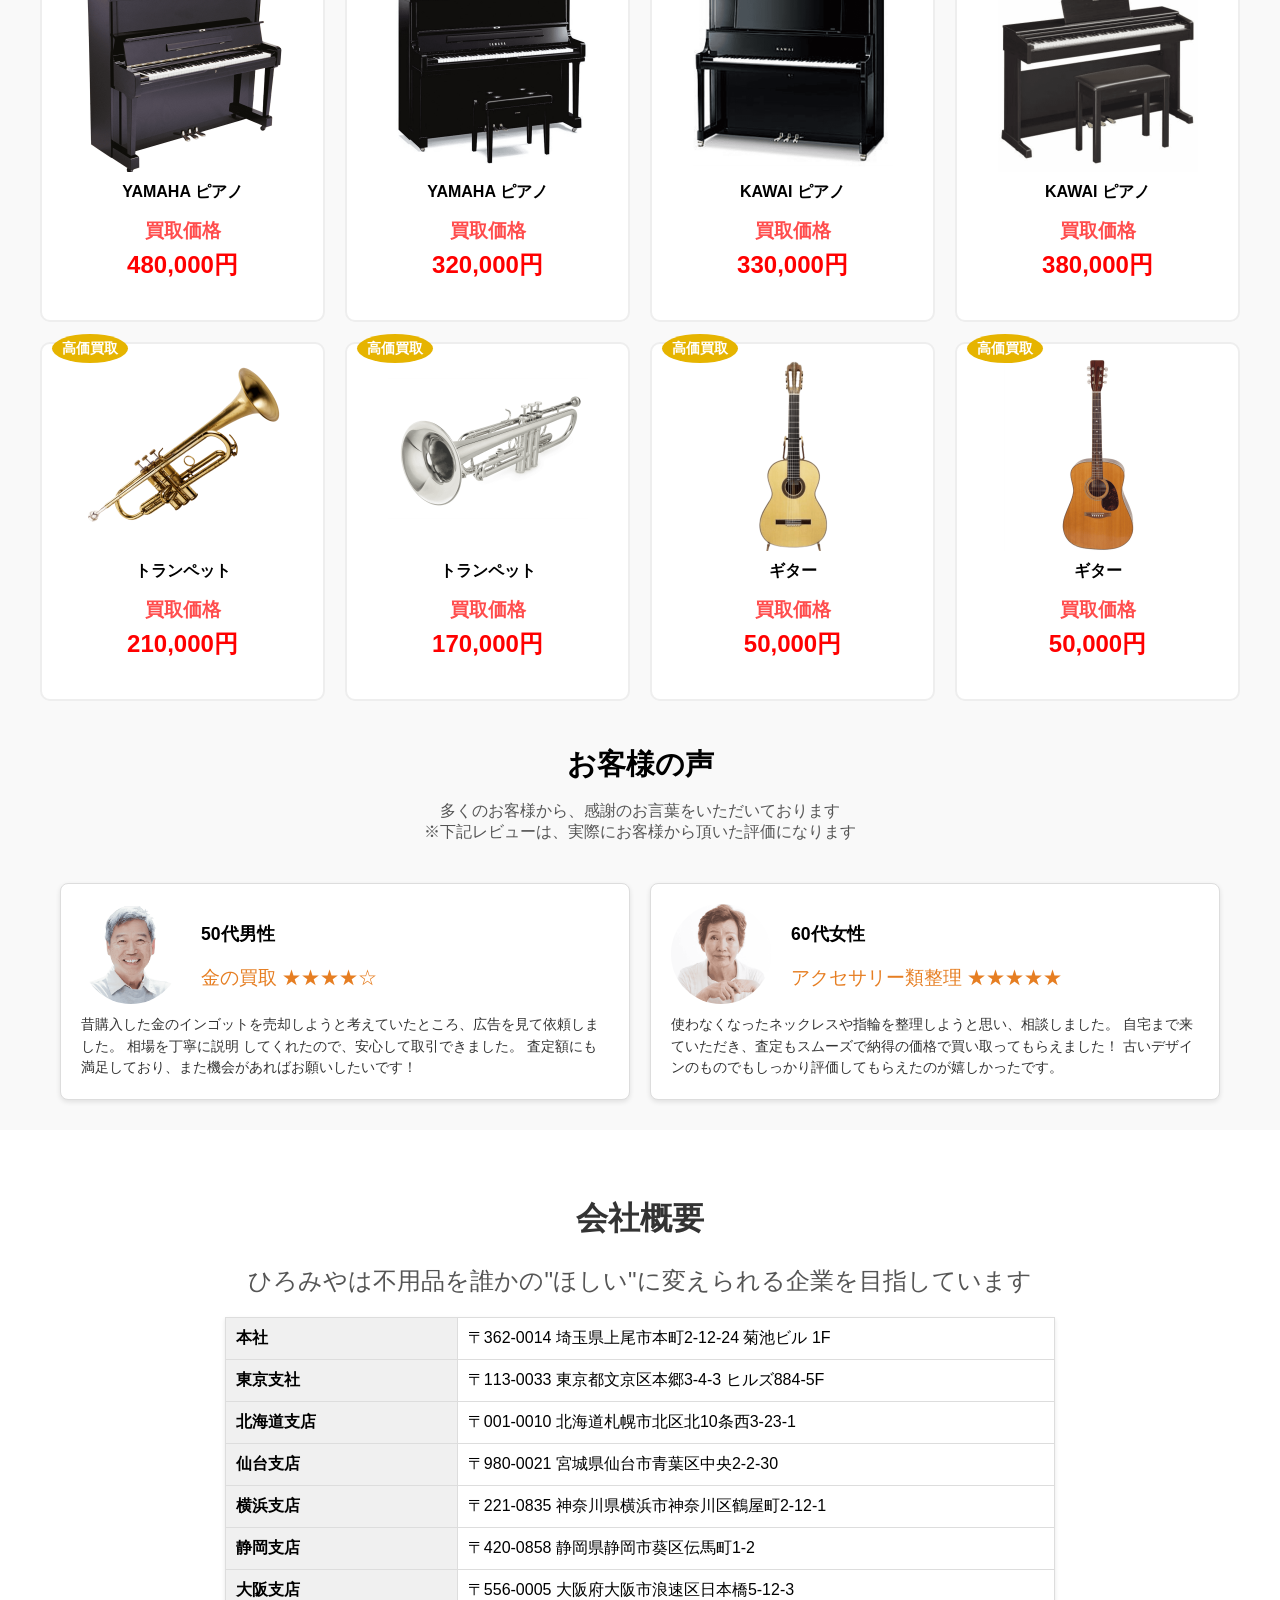
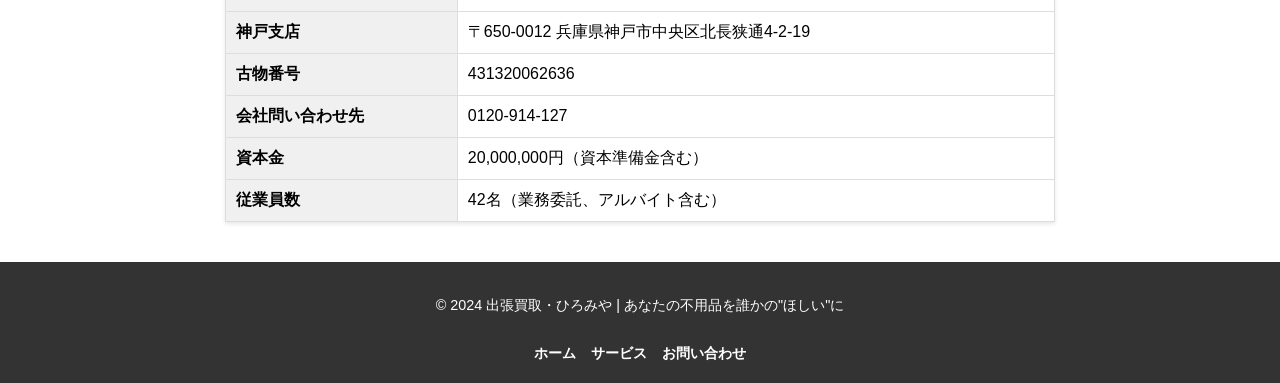
==== commit f7634089: "価格と画像修正" ====
--- a/index.html
+++ b/index.html
@@ -45,8 +45,8 @@
 			<nav class="nav">
 				<ul>
 					<li><a href="#">ホーム</a></li>
-					<li><a href="#">サービス</a></li>
-					<li><a href="#">お問合せ</a></li>
+					<li><a href="#service">サービス</a></li>
+					<li><a href="#step">お問合せ</a></li>
 				</ul>
 			</nav>
 		</div>
@@ -70,7 +70,7 @@
 	</section>
 
 	<!-- 買取サービス -->
-	<section class="services">
+	<section class="services" id="service">
 		<h4>電話一本でプロの鑑定士がご訪問いたします<br>迅速かつ安心のお取引をお約束します！</h4>
 		<div class="service-container">
 			<div class="service-item">
@@ -94,7 +94,7 @@
 		</div>
 	</section>
 
-	<section class="steps">
+	<section class="steps" id="step">
 		<h2 class="purchase-step__title">買取までの流れ</h2>
 		<!-- STEP 1 -->
 		<div class="step-container">
@@ -724,7 +724,7 @@
 			<div class="purchase-item">
 				<div class="purchase-badge">高価買取</div>
 				<img src="instruments/bag4.png" alt="ジュエリー">
-				<p class="purchase-name">セリーヌ カーフ ショルダーバッグ</p>
+				<p class="purchase-name">セリーヌ カーフ<br>ショルダーバッグ</p>
 				<p class="purchase-price-label">買取価格</p>
 				<p class="purchase-price">83,000円</p>
 			</div>
--- a/css/services.css
+++ b/css/services.css
@@ -1,109 +1,123 @@
 .services {
-    text-align: center;
-    padding: 0px 20px 40px 20px;
+	text-align: center;
+	padding: 0px 20px 40px 20px;
 	max-width: 1200px;
 	margin: auto;
 }
 
 .services h2 {
 	font-size: 2rem;
-    margin-bottom: 10px;
+	margin-bottom: 10px;
 }
 
 .services__red {
-    color: #d32f2f;
+	color: #d32f2f;
 }
 
 .services h4 {
-    font-size: 1.5rem;
-    color: #555;
-    margin-bottom: 30px;
+	font-size: 1.5rem;
+	color: #555;
+	margin-bottom: 30px;
 	margin-top: 0;
 }
 
 .service-container {
-    display: flex;
-    justify-content: space-between;
-    gap: 20px;
-    flex-wrap: wrap;
+	display: flex;
+	justify-content: space-between;
+	gap: 20px;
+	flex-wrap: wrap;
 }
 
 .service-item {
-    background-color: #fff;
-    border: 1px solid #e0e0e0;
-    border-radius: 8px;
-    overflow: hidden;
-    box-shadow: 0 4px 6px rgba(0, 0, 0, 0.1);
-    text-align: center;
-    flex: 1 1 calc(33.333% - 20px); /* 3列にする */
-    max-width: calc(33.333% - 20px);
+	background-color: #fff;
+	border: 1px solid #e0e0e0;
+	border-radius: 8px;
+	overflow: hidden;
+	box-shadow: 0 4px 6px rgba(0, 0, 0, 0.1);
+	text-align: center;
+	flex: 1 1 calc(33.333% - 20px);
+	/* 3列にする */
+	max-width: calc(33.333% - 20px);
 }
 
 .service-item__image {
-    width: 100%;
-    height: auto;
+	width: 100%;
+	height: auto;
 }
 
 .service-item__badge {
-    background-color: #a06e00;
-    color: #fff;
-    font-size: 16px;
-    padding: 8px 25px;
-    margin-top: -20px;
-    display: inline-block;
-    position: relative;
-    z-index: 1;
-    top: -10px;
+	background-color: #a06e00;
+	color: #fff;
+	font-size: 16px;
+	padding: 8px 25px;
+	margin-top: -20px;
+	display: inline-block;
+	position: relative;
+	z-index: 1;
+	top: -10px;
 	border-radius: 20px;
 }
 
 .service-item__title {
-    font-size: 28px;
-    color: #333;
-    margin: 15px 0 10px;
+	font-size: 28px;
+	color: #333;
+	margin: 15px 0 10px;
 }
 
 .service-item__description {
-    font-size: 14px;
-    color: #777;
-    margin-bottom: 20px;
+	font-size: 14px;
+	color: #777;
+	margin-bottom: 20px;
 	height: 28px;
 }
 
 .service-item__button {
-    display: inline-block;
-    color: #a06e00;
-    text-decoration: none;
-    padding: 10px 20px;
-    border-radius: 5px;
-    font-size: 20px;
-    margin-bottom: 20px;
-    transition: background-color 0.3s;
+	display: inline-block;
+	color: #F0B400;
+	text-decoration: none;
+	padding: 10px 20px;
+	border-radius: 5px;
+	font-size: 20px;
+	margin-bottom: 20px;
+	transition: background-color 0.3s, transform 0.2s;
+
+	/* 文字の影をつけて立体感を演出 */
+	text-shadow: 2px 2px 5px rgba(0, 0, 0, 0.2);
 }
 
+/* ホバー時により浮いている感じを強調 */
 .service-item__button:hover {
-    color: #8f6300;
+	/* ゴールド系の背景 */
+	transform: translateY(-2px);
+	/* ちょっと浮く */
+	text-shadow: 3px 3px 6px rgba(0, 0, 0, 0.4);
+}
+
+
+.service-item__button:hover {
+	color: #8f6300;
 }
 
 @media (max-width: 768px) {
-    .service-container {
-        flex-direction: column;
-        gap: 15px;
-    }
+	.service-container {
+		flex-direction: column;
+		gap: 15px;
+	}
 
-    .service-item {
-        flex: 1 1 100%;
-        max-width: 100%;
-    }
-	
-	.services h2{
+	.service-item {
+		flex: 1 1 100%;
+		max-width: 100%;
+	}
+
+	.services h2 {
 		font-size: 1.8rem;
 	}
-	.services h4{
+
+	.services h4 {
 		font-size: 1rem;
 	}
+
 	.service-item__description {
-	    margin-bottom: 10px;
+		margin-bottom: 10px;
 	}
-}
-
+}
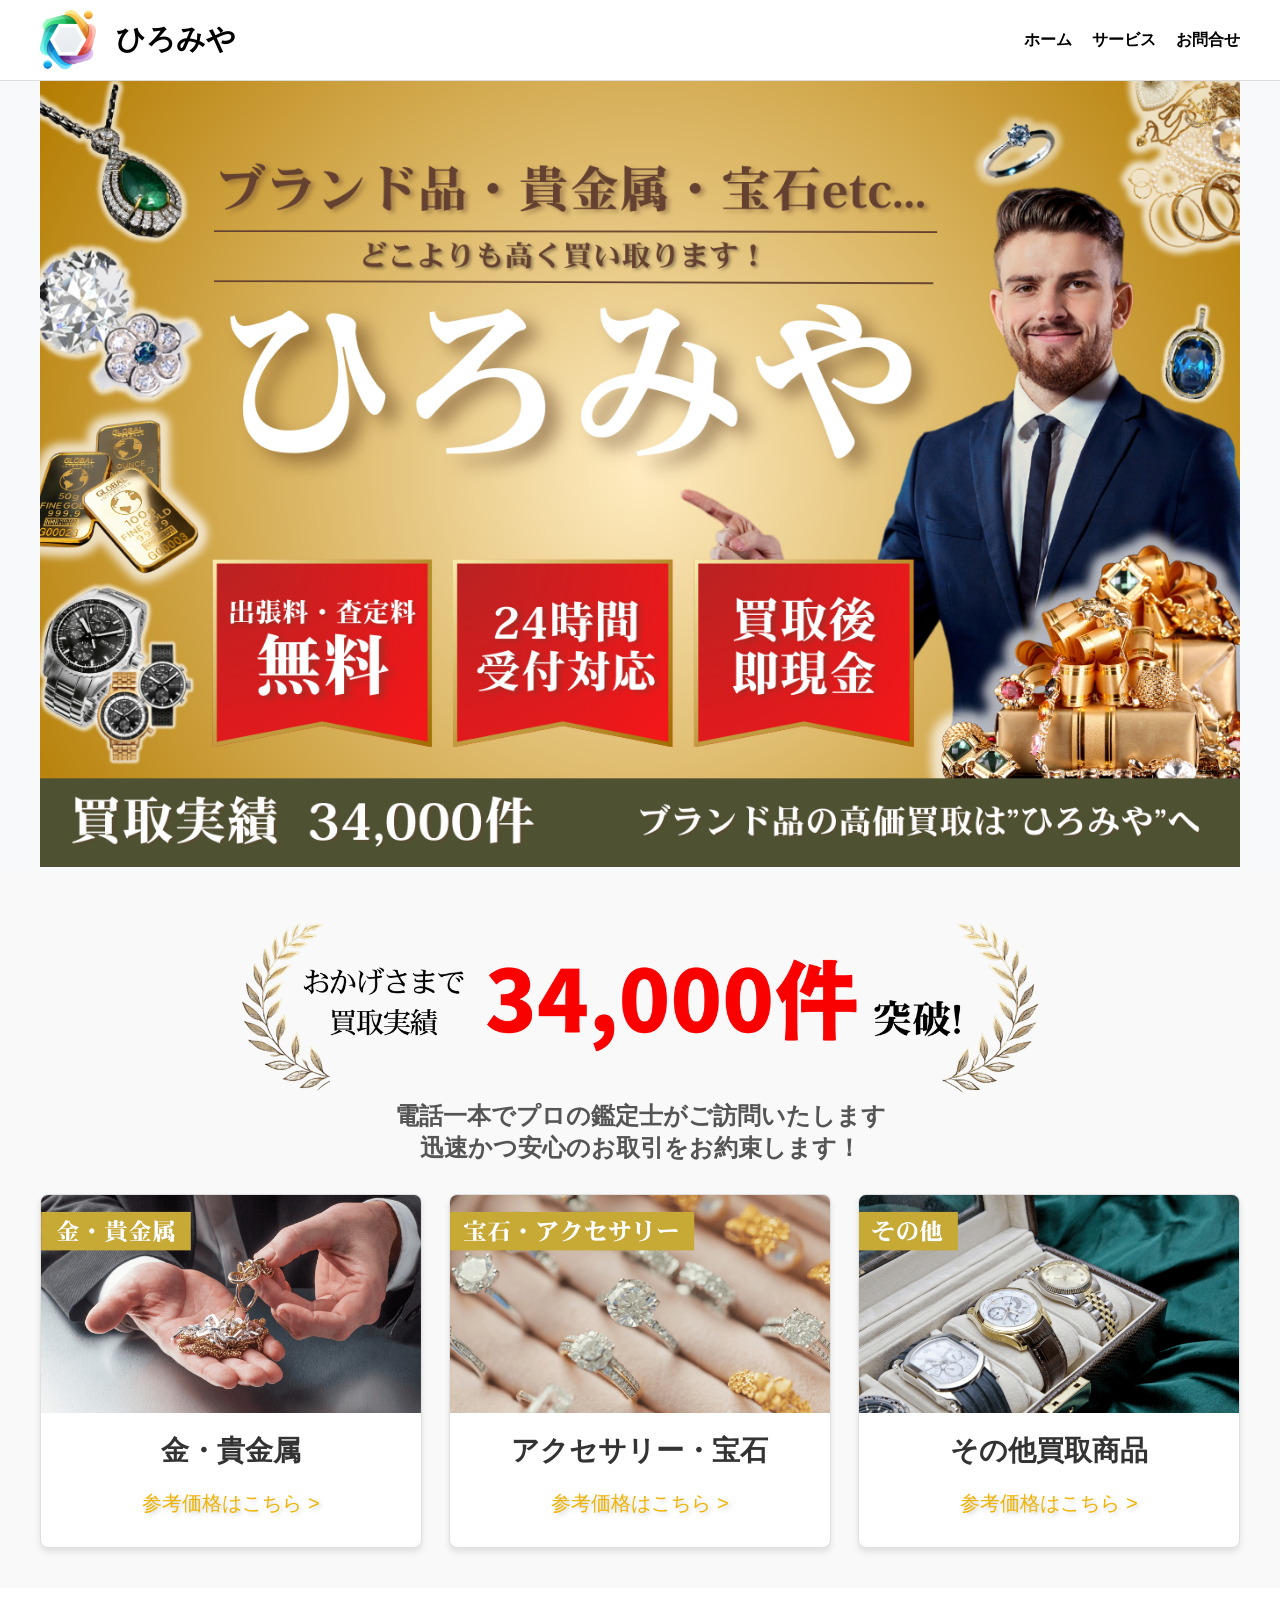
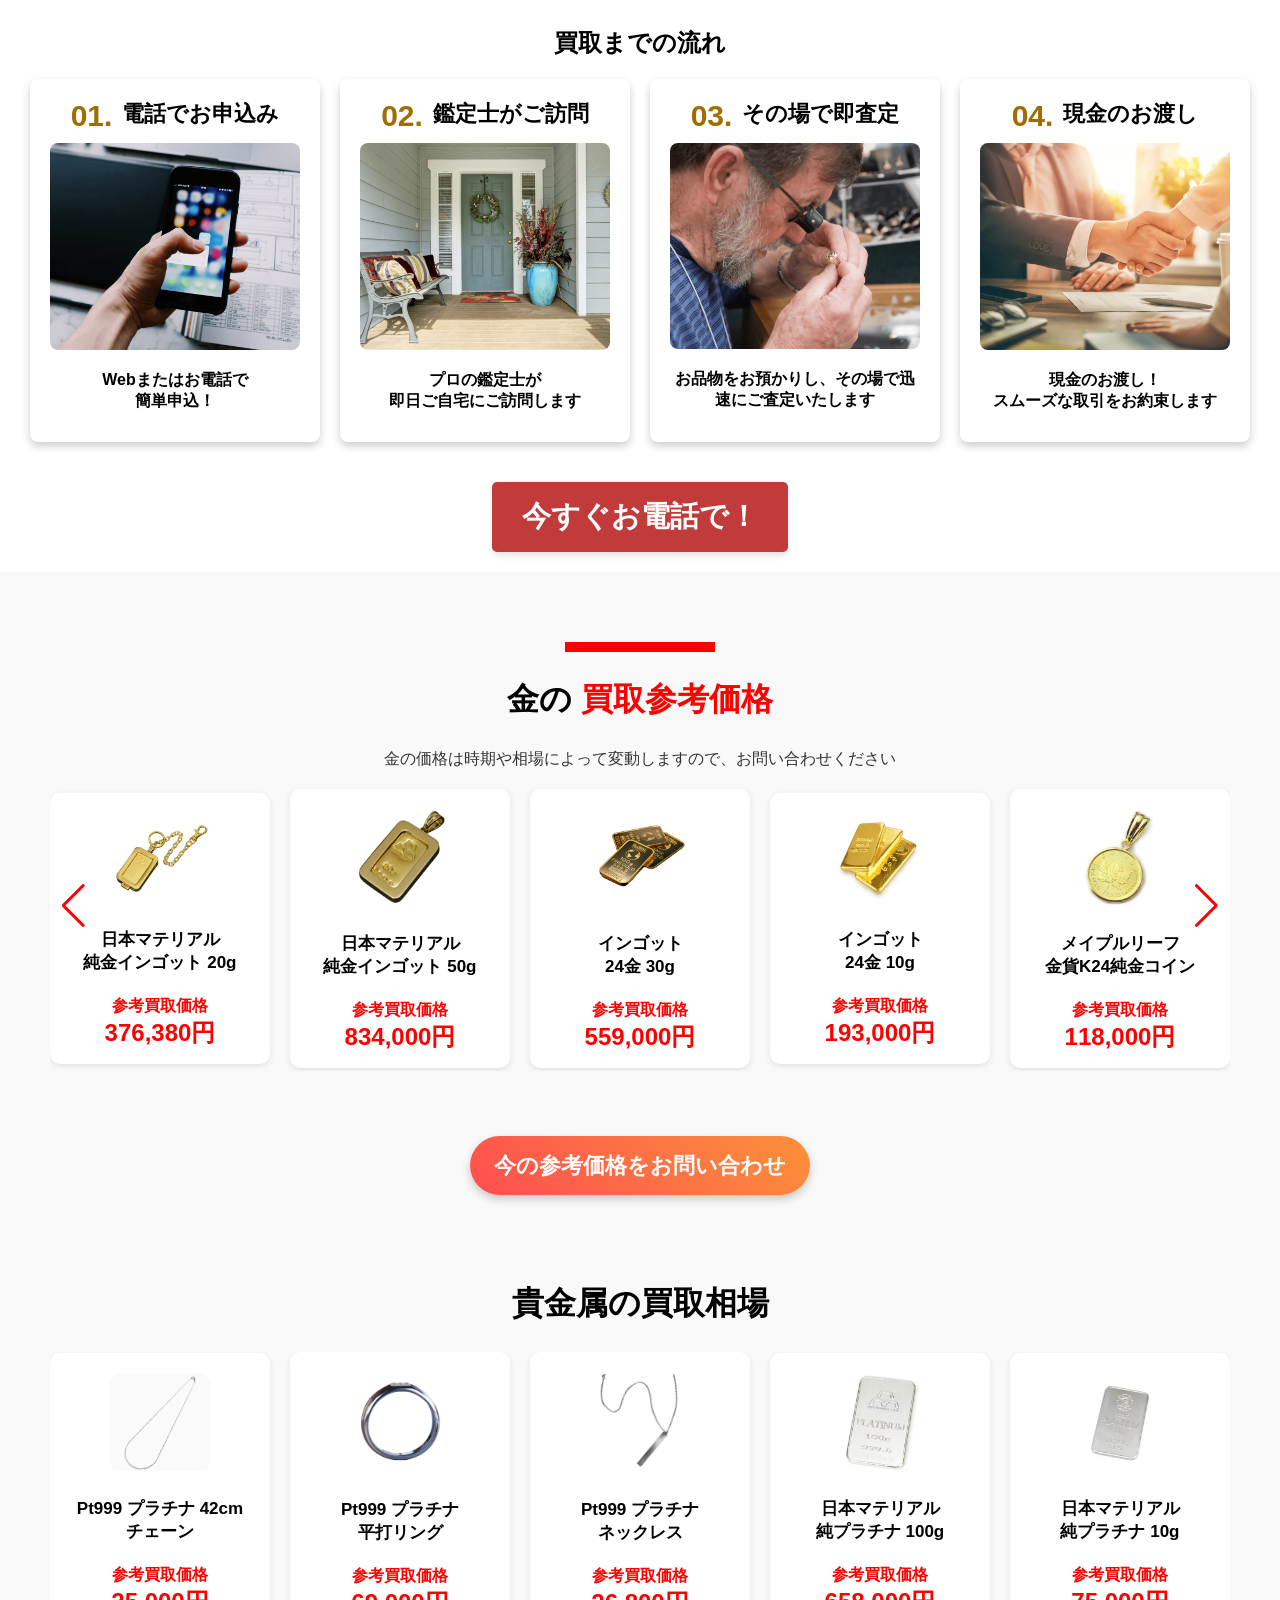
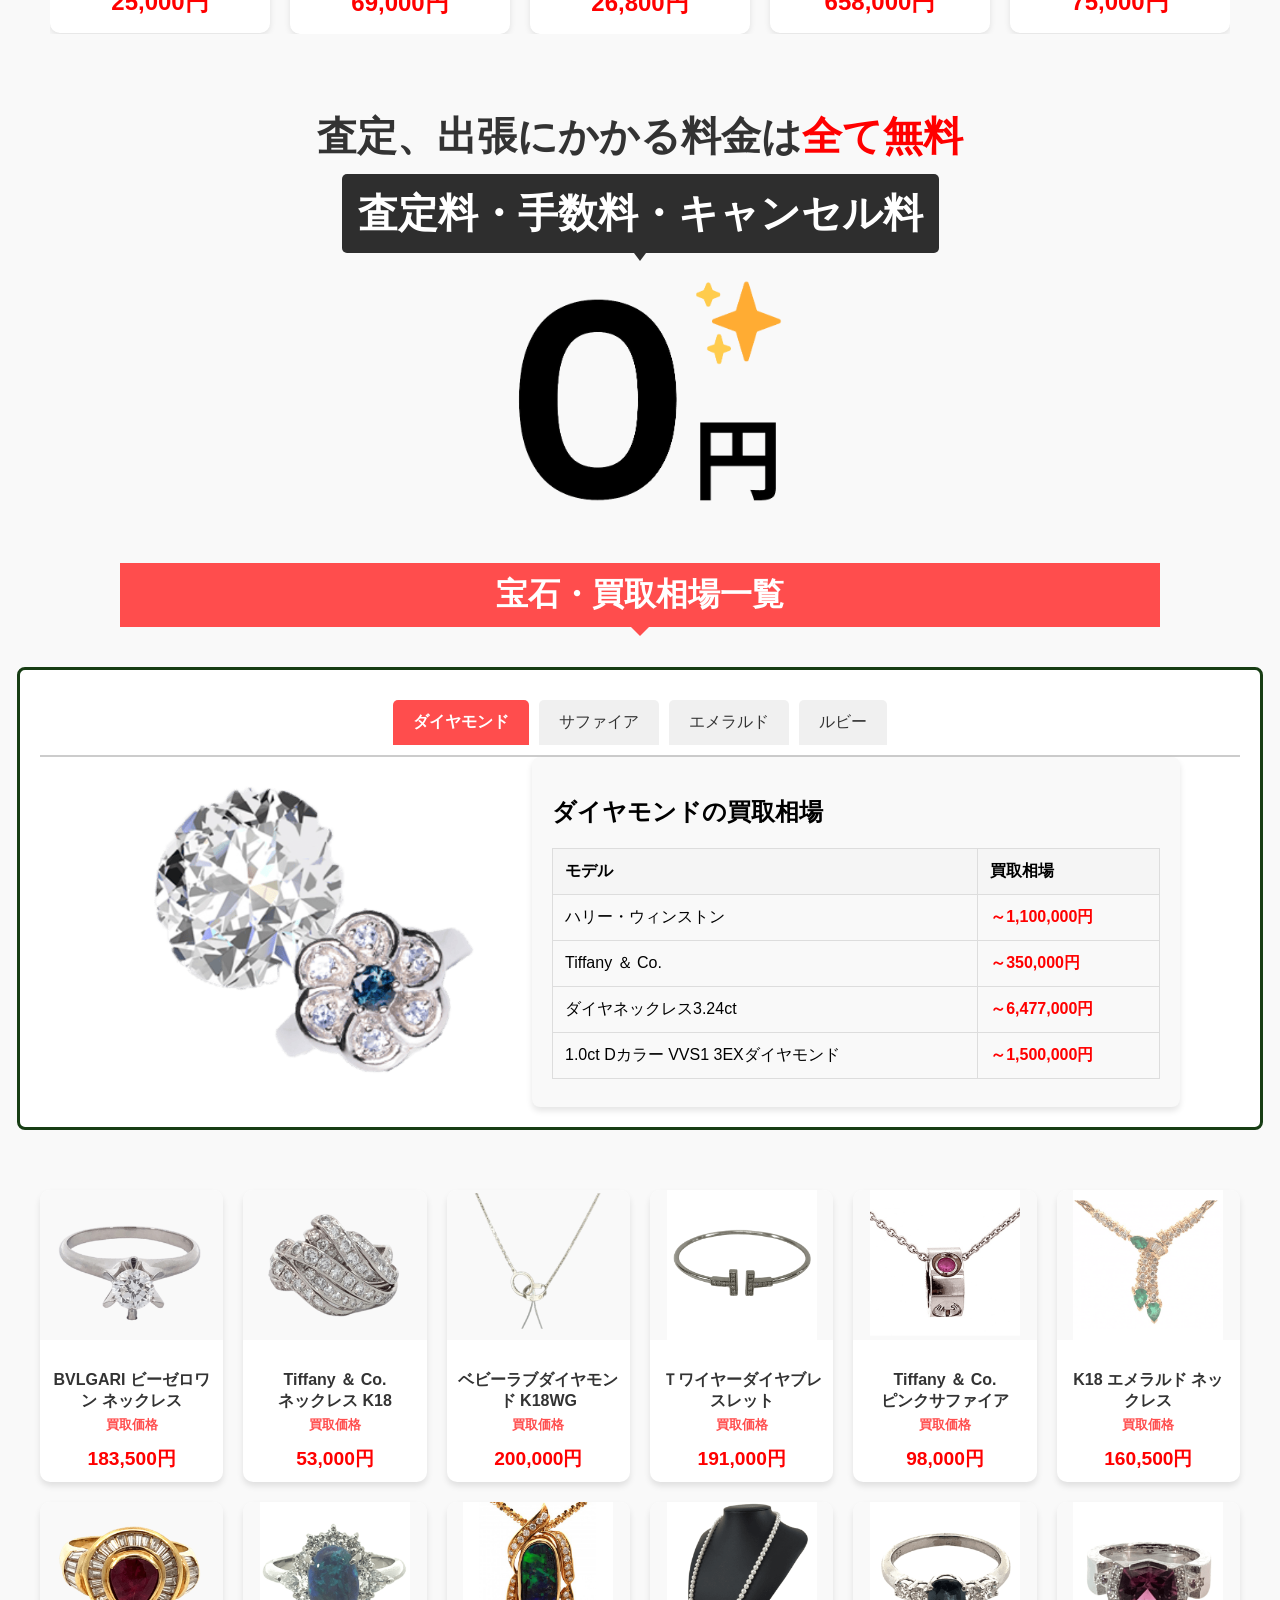
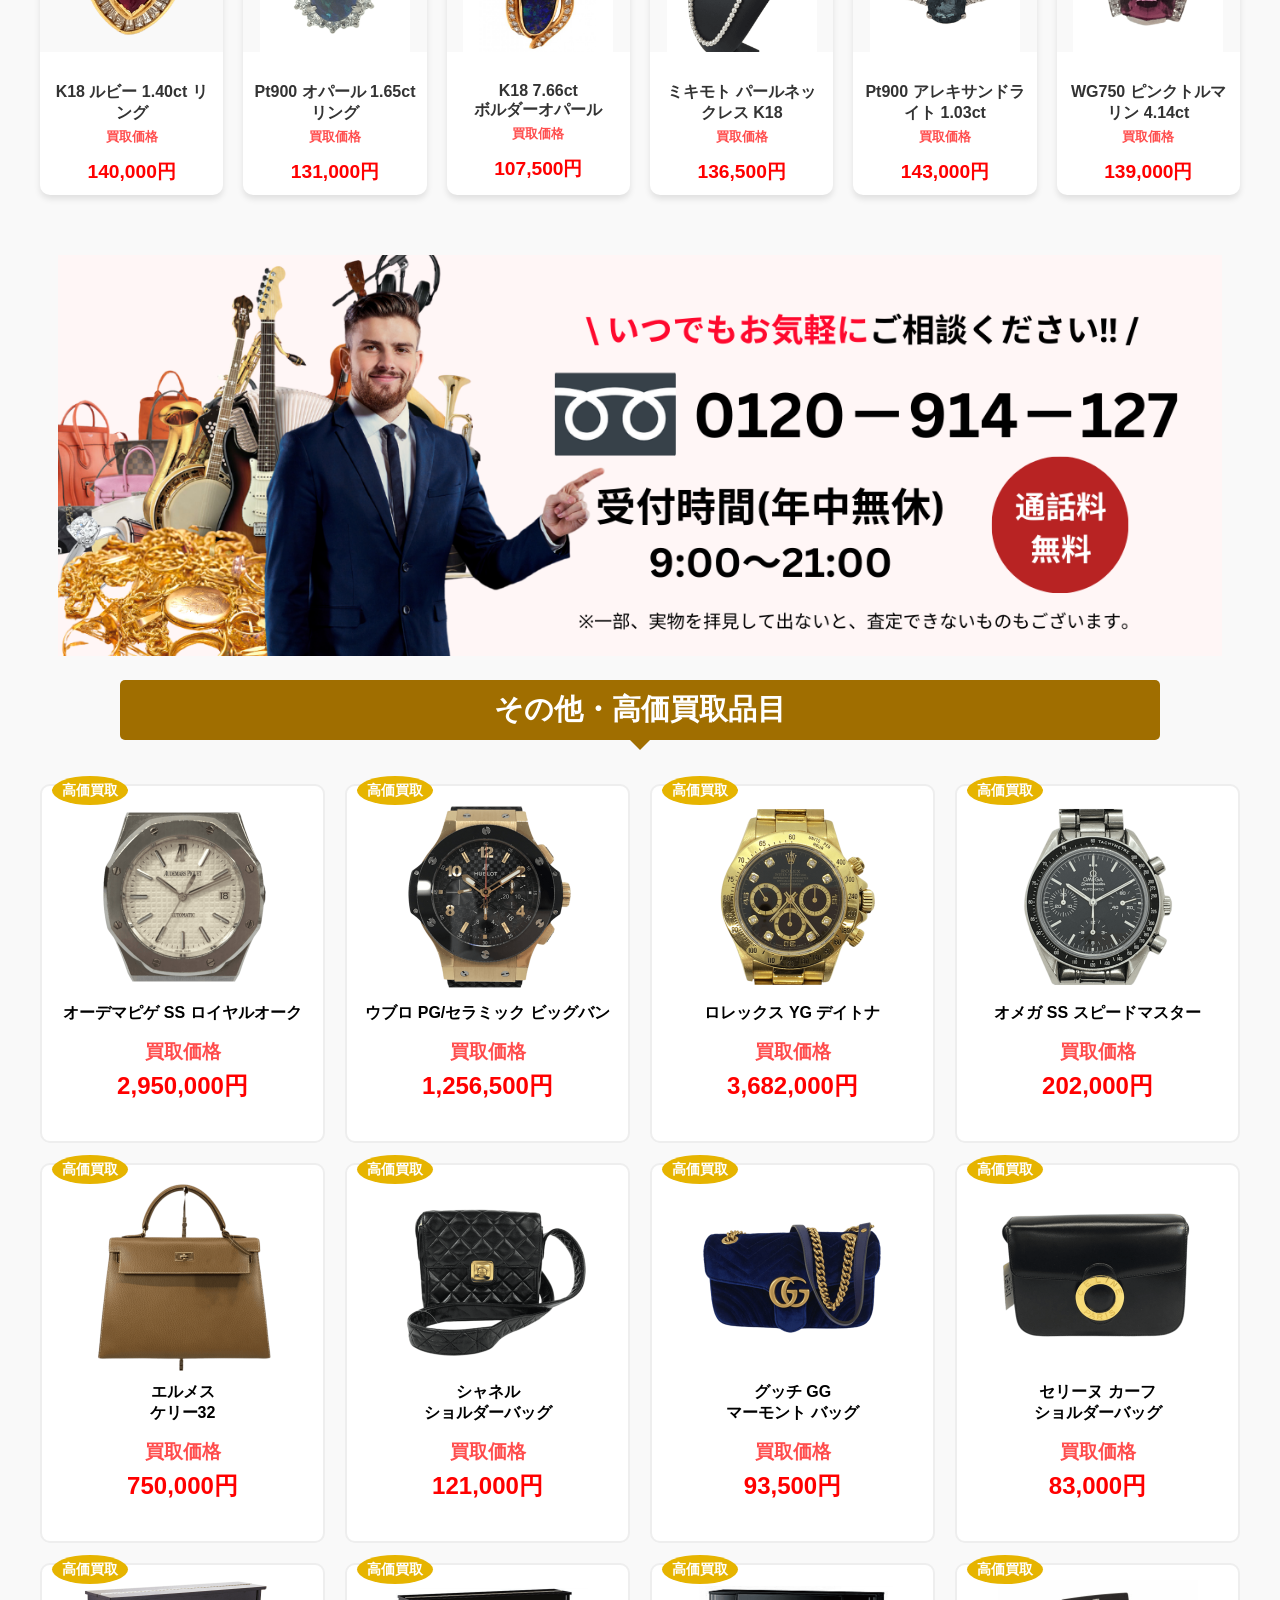
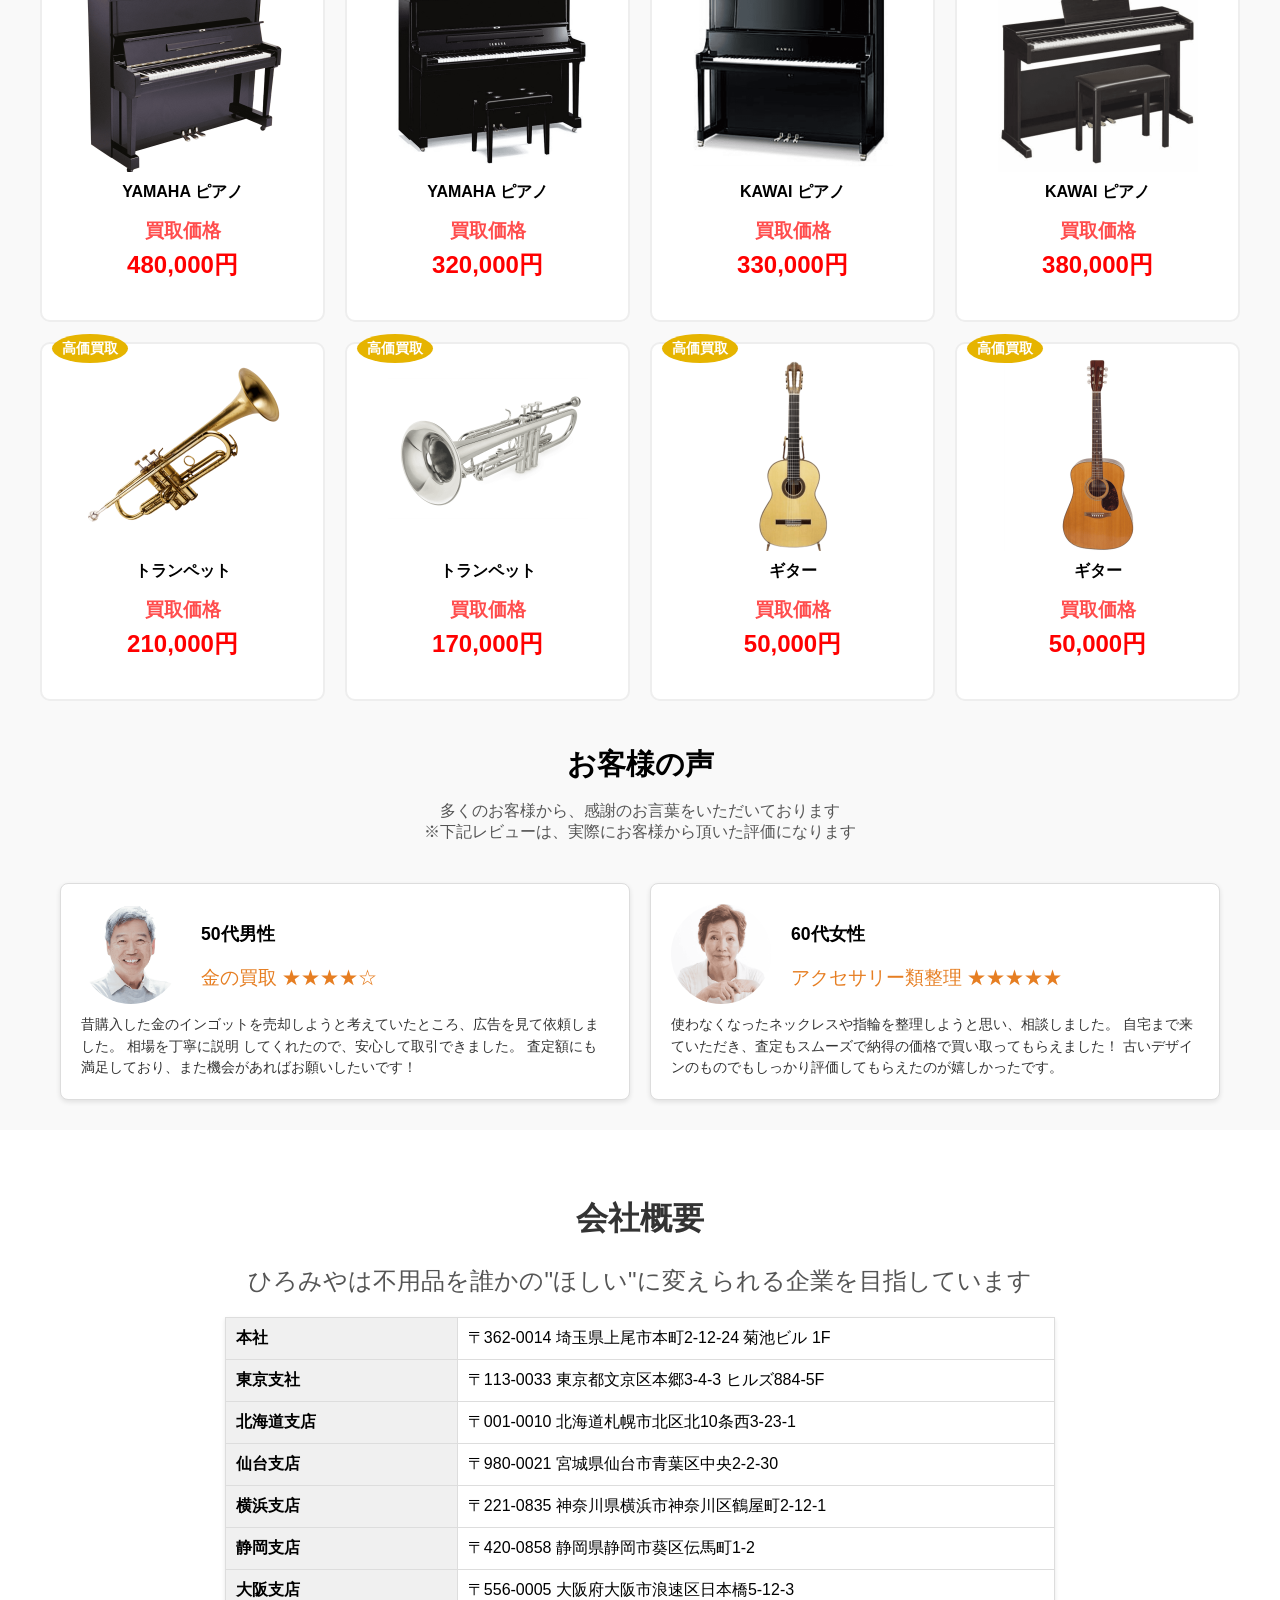
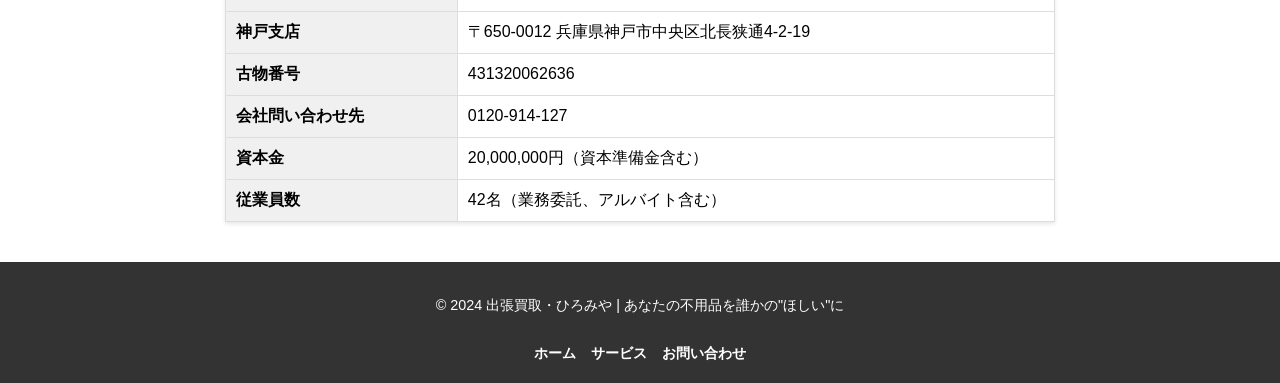
==== commit b3f6f166: "価格と画像修正" ====
--- a/index.html
+++ b/index.html
@@ -77,19 +77,19 @@
 				<img src="img/kikinzoku.png" alt="貴金属" class="service-item__image">
 				<!--				<div class="service-item__badge">その場で査定、即現金払い</div>-->
 				<h3 class="service-item__title">金・貴金属</h3>
-				<a href="#gold" class="service-item__button">参考価格はこちら</a>
+				<a href="#gold" class="service-item__button">参考価格はこちら ></a>
 			</div>
 			<div class="service-item">
 				<img src="img/accessory.png" alt="アクセサリー" class="service-item__image">
 				<!--				<div class="service-item__badge">査定員がご自宅にお伺い</div>-->
 				<h3 class="service-item__title">アクセサリー・宝石</h3>
-				<a href="#accessory" class="service-item__button">参考価格はこちら</a>
+				<a href="#accessory" class="service-item__button">参考価格はこちら ></a>
 			</div>
 			<div class="service-item">
 				<img src="img/clock.png" alt="その他" class="service-item__image">
 				<!--				<div class="service-item__badge">お品物到着後、査定額をご連絡</div>-->
 				<h3 class="service-item__title">その他買取商品</h3>
-				<a href="#others" class="service-item__button">参考価格はこちら</a>
+				<a href="#others" class="service-item__button">参考価格はこちら ></a>
 			</div>
 		</div>
 	</section>
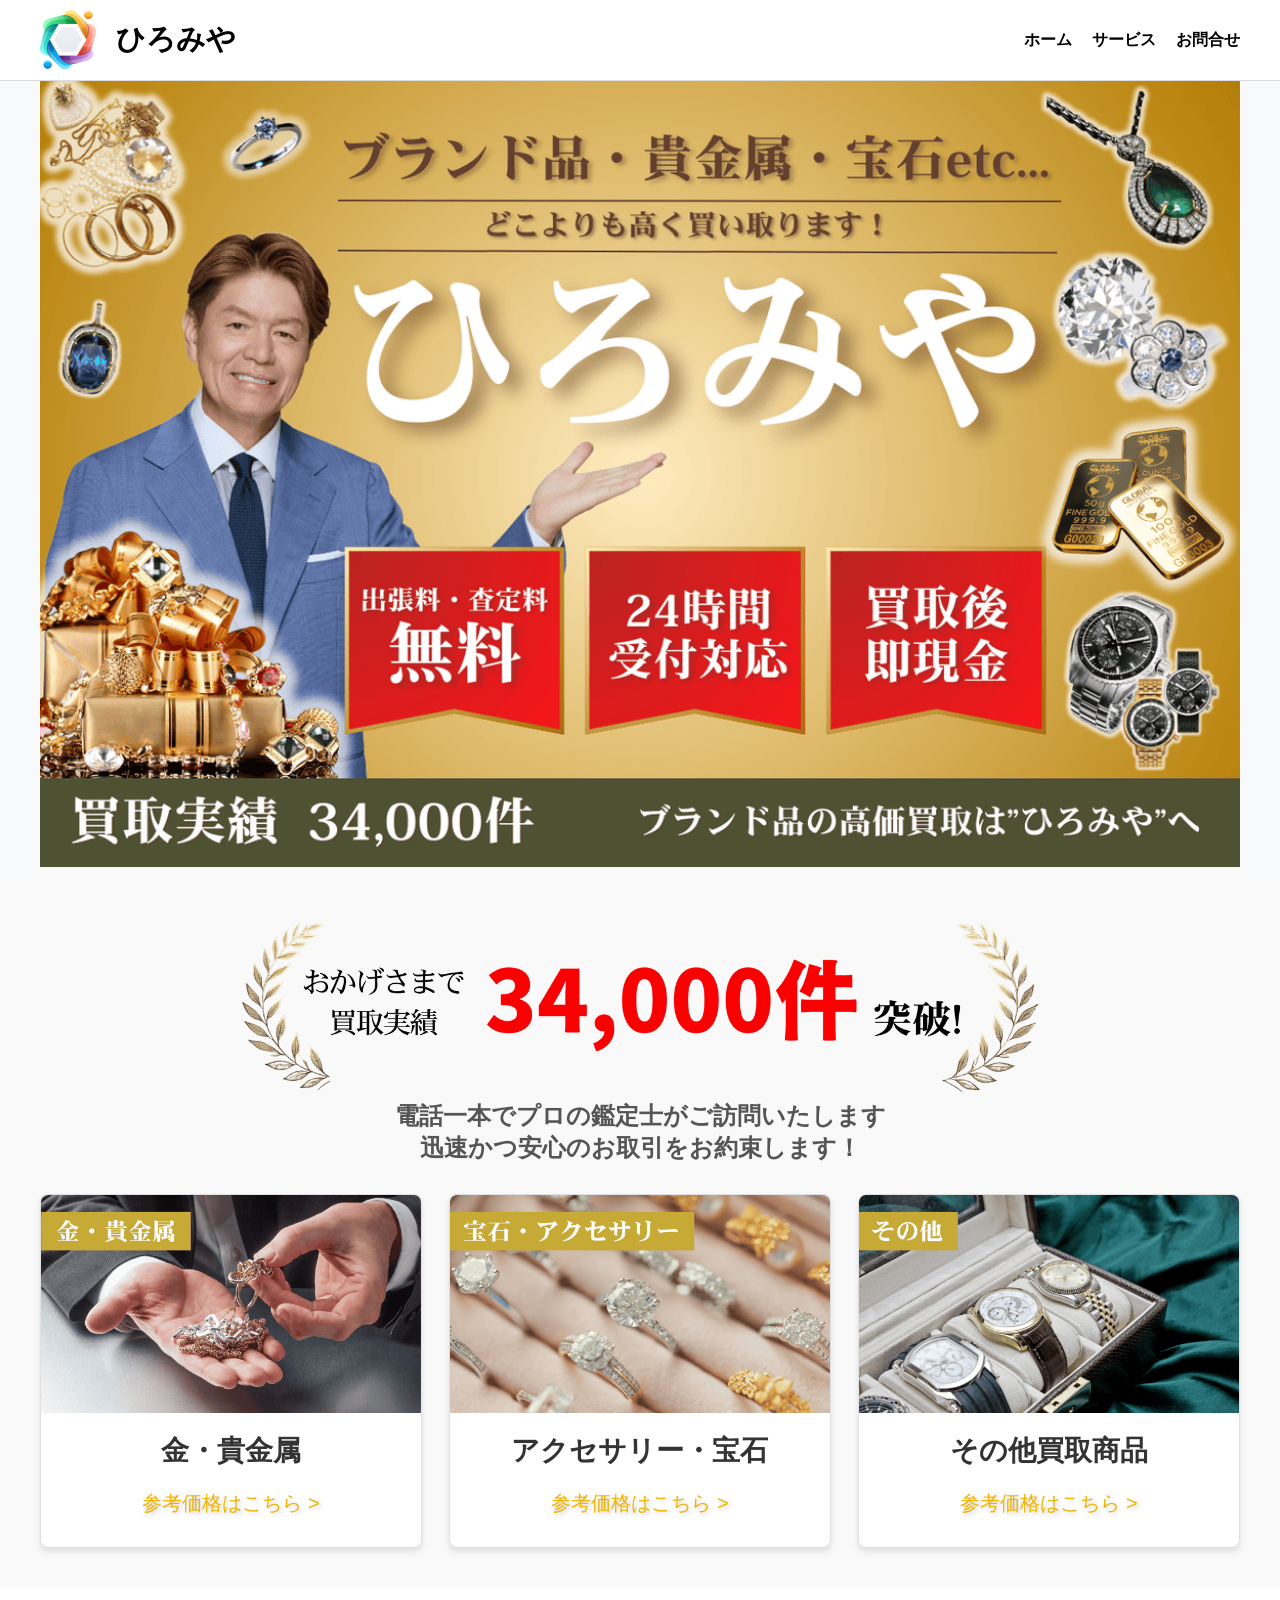
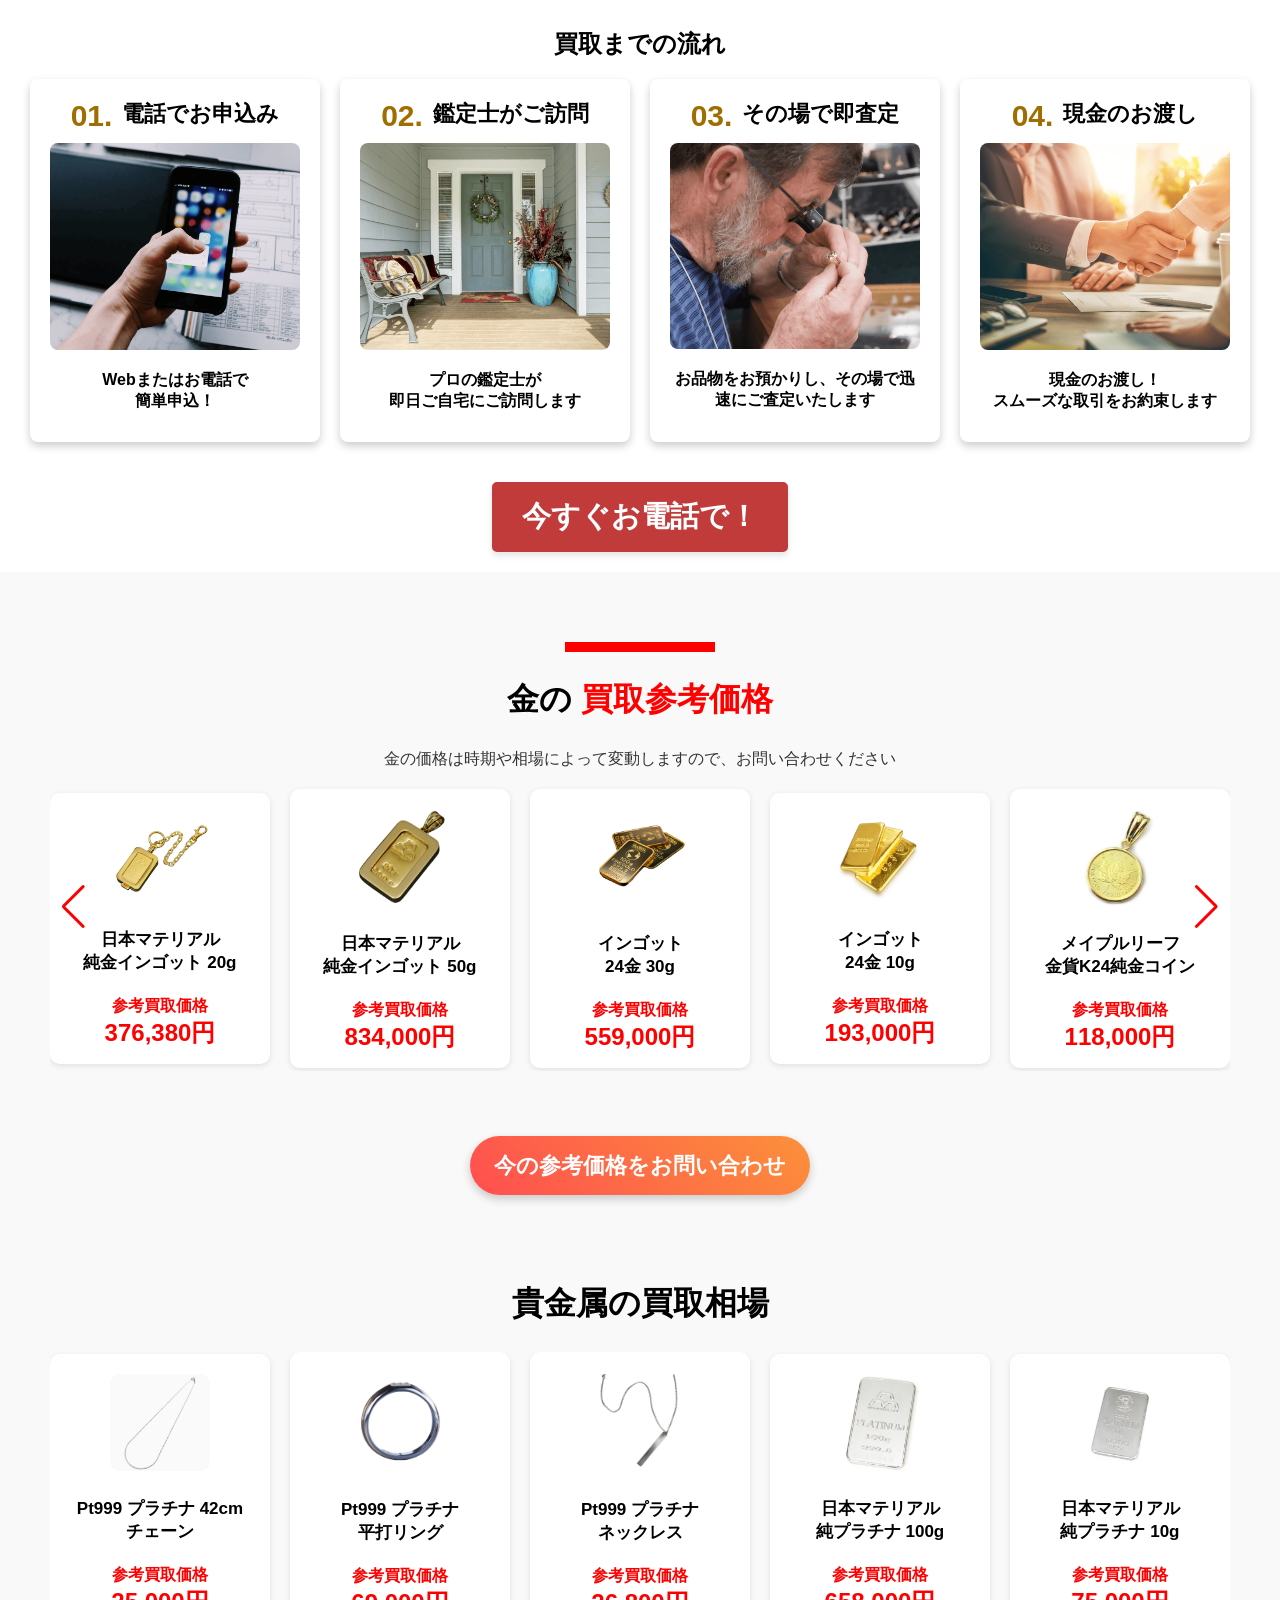
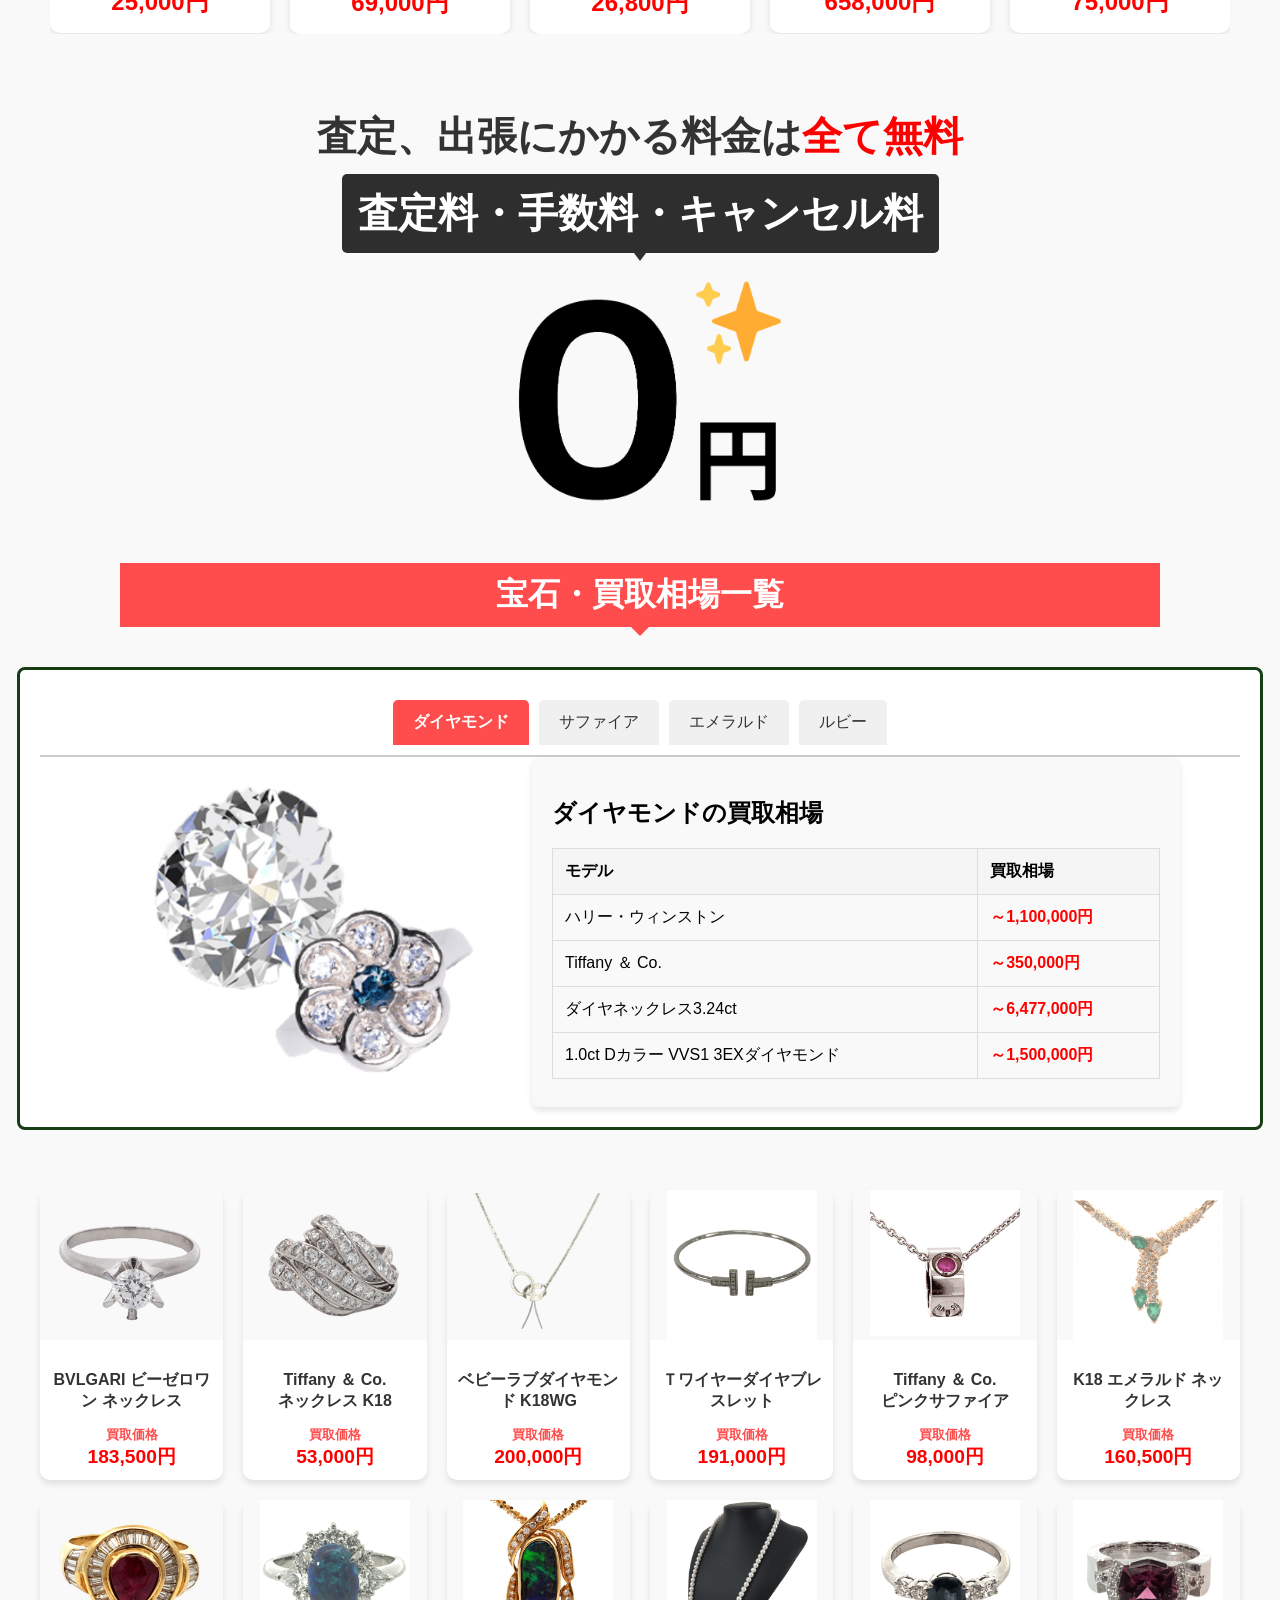
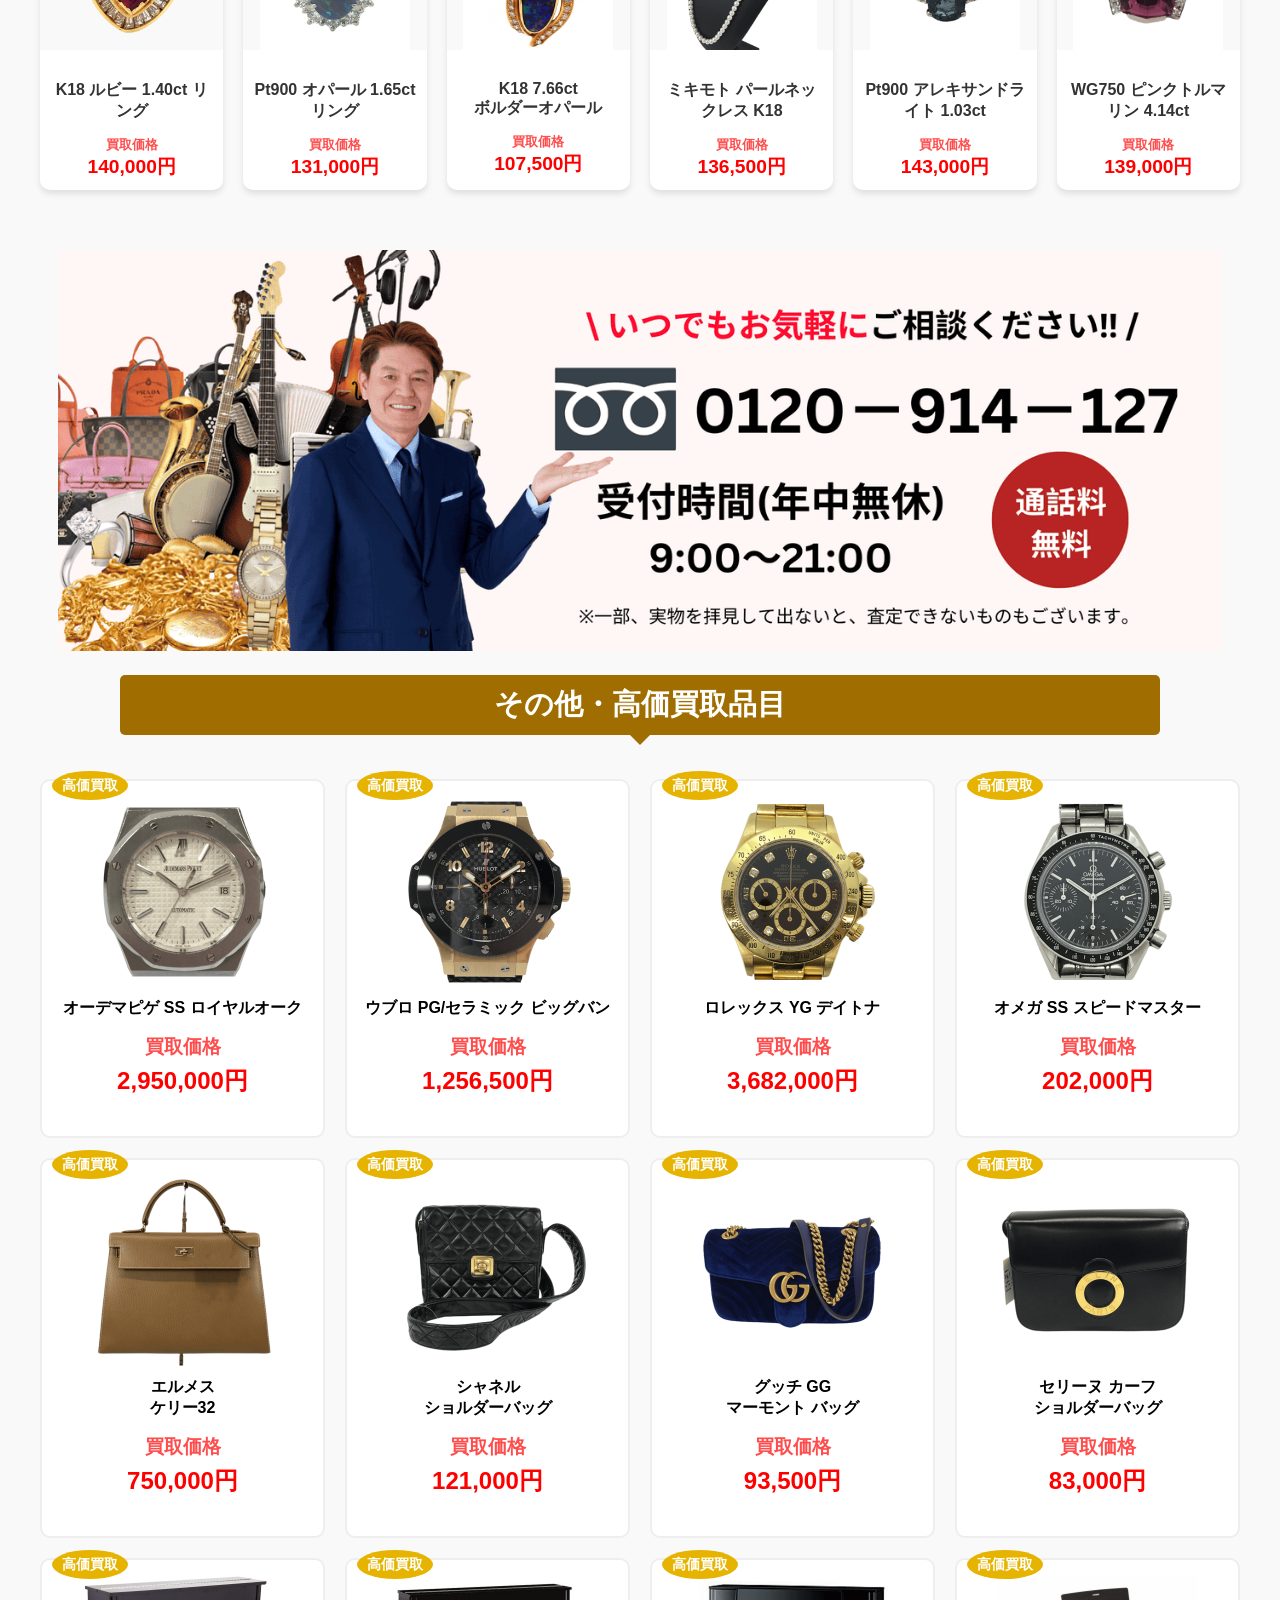
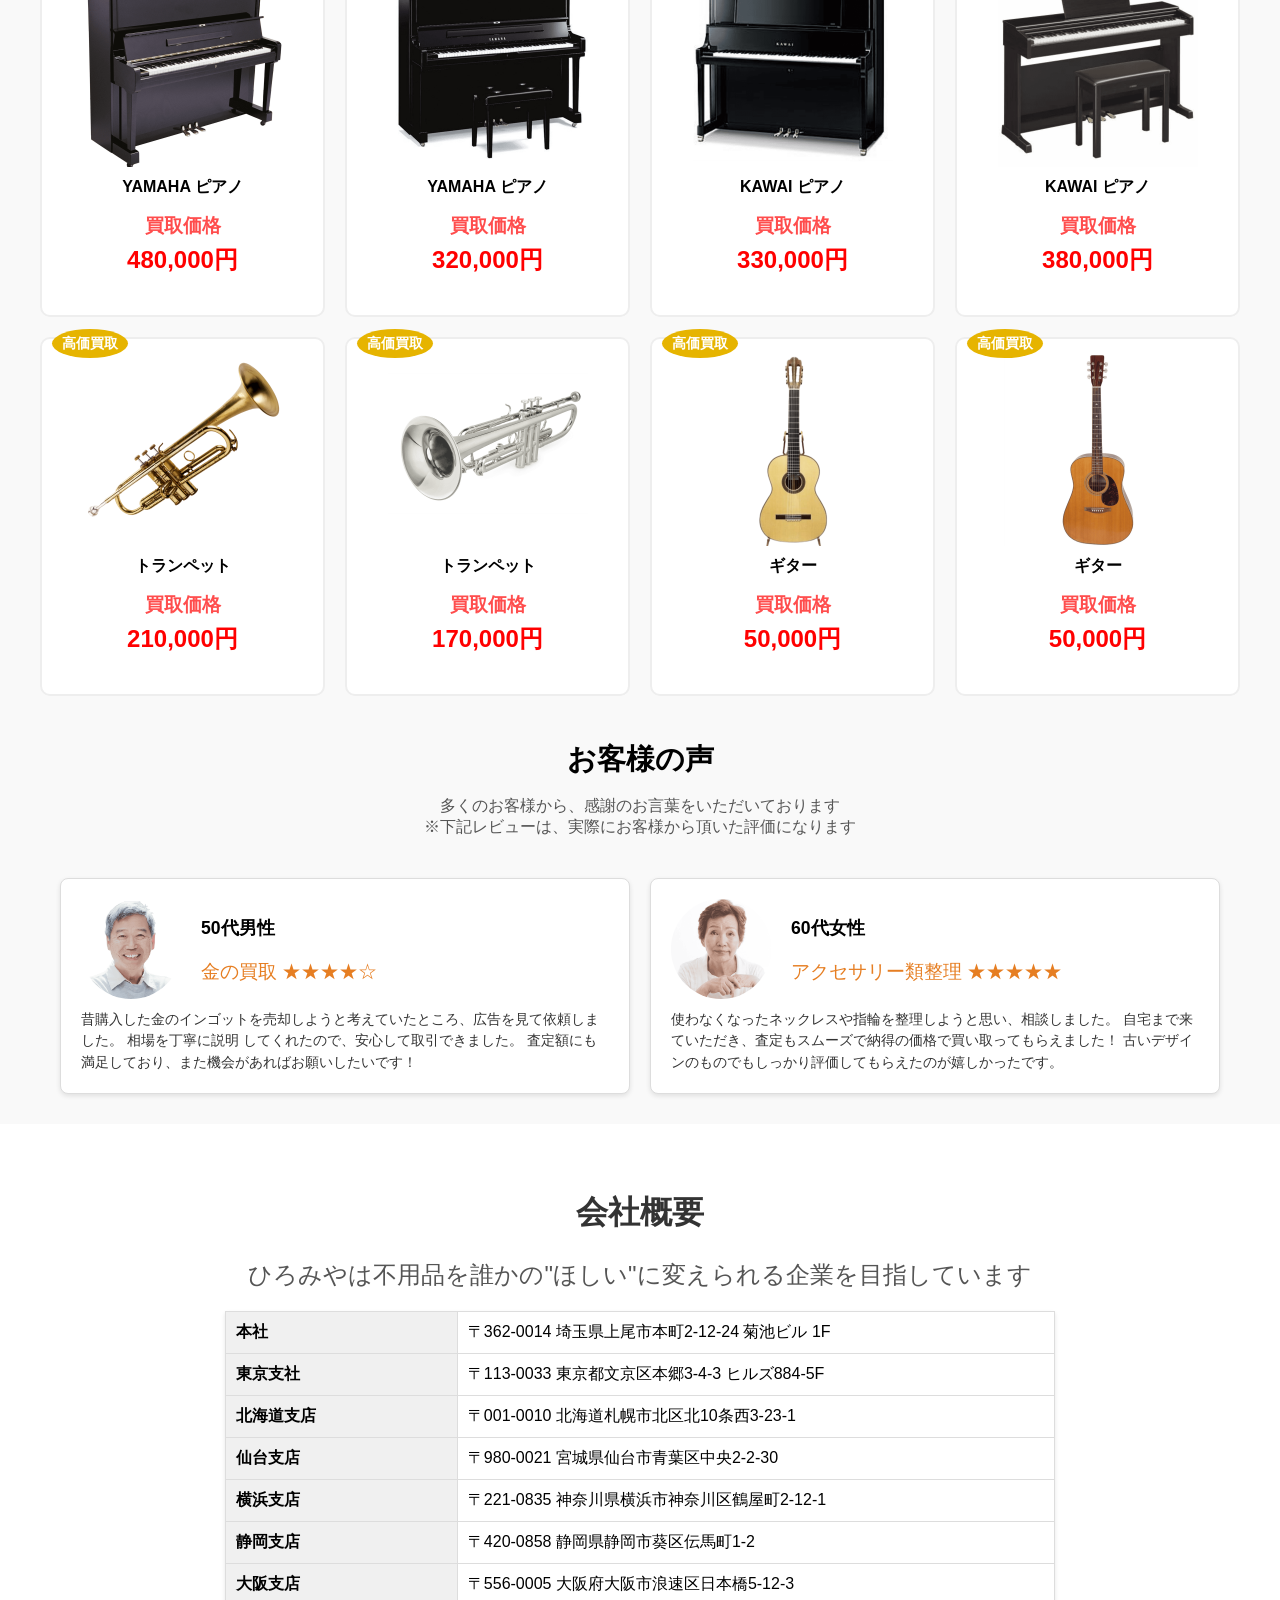
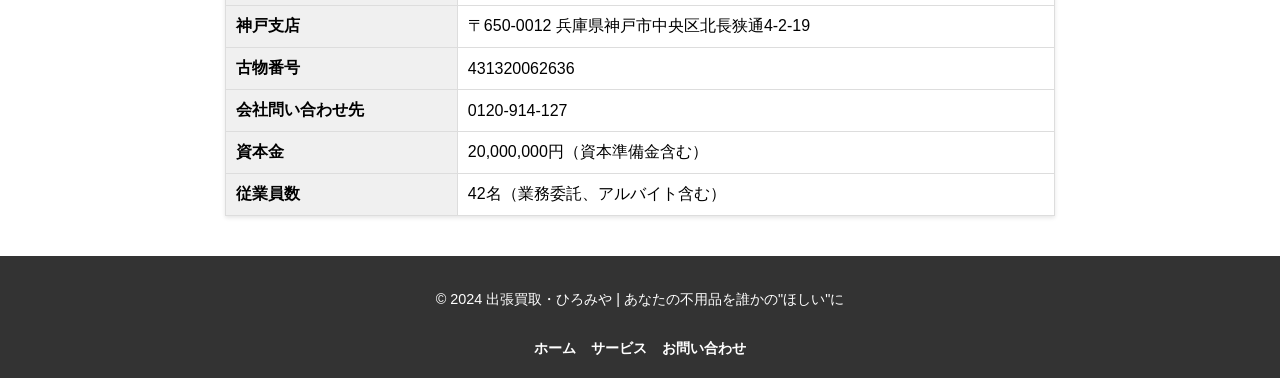
==== commit 42025318: "画像圧縮" ====
--- a/index.html
+++ b/index.html
@@ -55,10 +55,10 @@
 	<section class="heroParent">
 		<div class="hero2">
 			<div class="hero2__image-container hero2__pc">
-				<img src="img/topJulian.png" alt="ひろみやのメインヒーロー画像">
+				<img src="img/hiromiyaHero.png" alt="ひろみやのメインヒーロー画像">
 			</div>
 			<div class="hero2__image-container hero2__phone">
-				<img src="img/topJulian_mobile.png" alt="ひろみやのメインヒーロー画像">
+				<img src="img/hiromiya_phone.png" alt="ひろみやのメインヒーロー画像">
 			</div>
 		</div>
 	</section>
@@ -654,7 +654,7 @@
 
 	<section class="callToAction">
 		<div class="callToAction__img">
-			<img src="img/adsJulian.png" class="callToAction__img-hiromi">
+			<img src="img/callToAction.png" class="callToAction__img-hiromi">
 		</div>
 	</section>
 
--- a/css/services.css
+++ b/css/services.css
@@ -93,7 +93,6 @@
 	text-shadow: 3px 3px 6px rgba(0, 0, 0, 0.4);
 }
 
-
 .service-item__button:hover {
 	color: #8f6300;
 }
--- a/css/accessoryPrice.css
+++ b/css/accessoryPrice.css
@@ -250,7 +250,8 @@
 	font-size: 0.8rem;
 	color: #ff4d4d;
 	font-weight: bold;
-	margin-top: 5px;
+	margin-top: 15px;
+	margin-bottom: 0;
 }
 
 .watch-price {
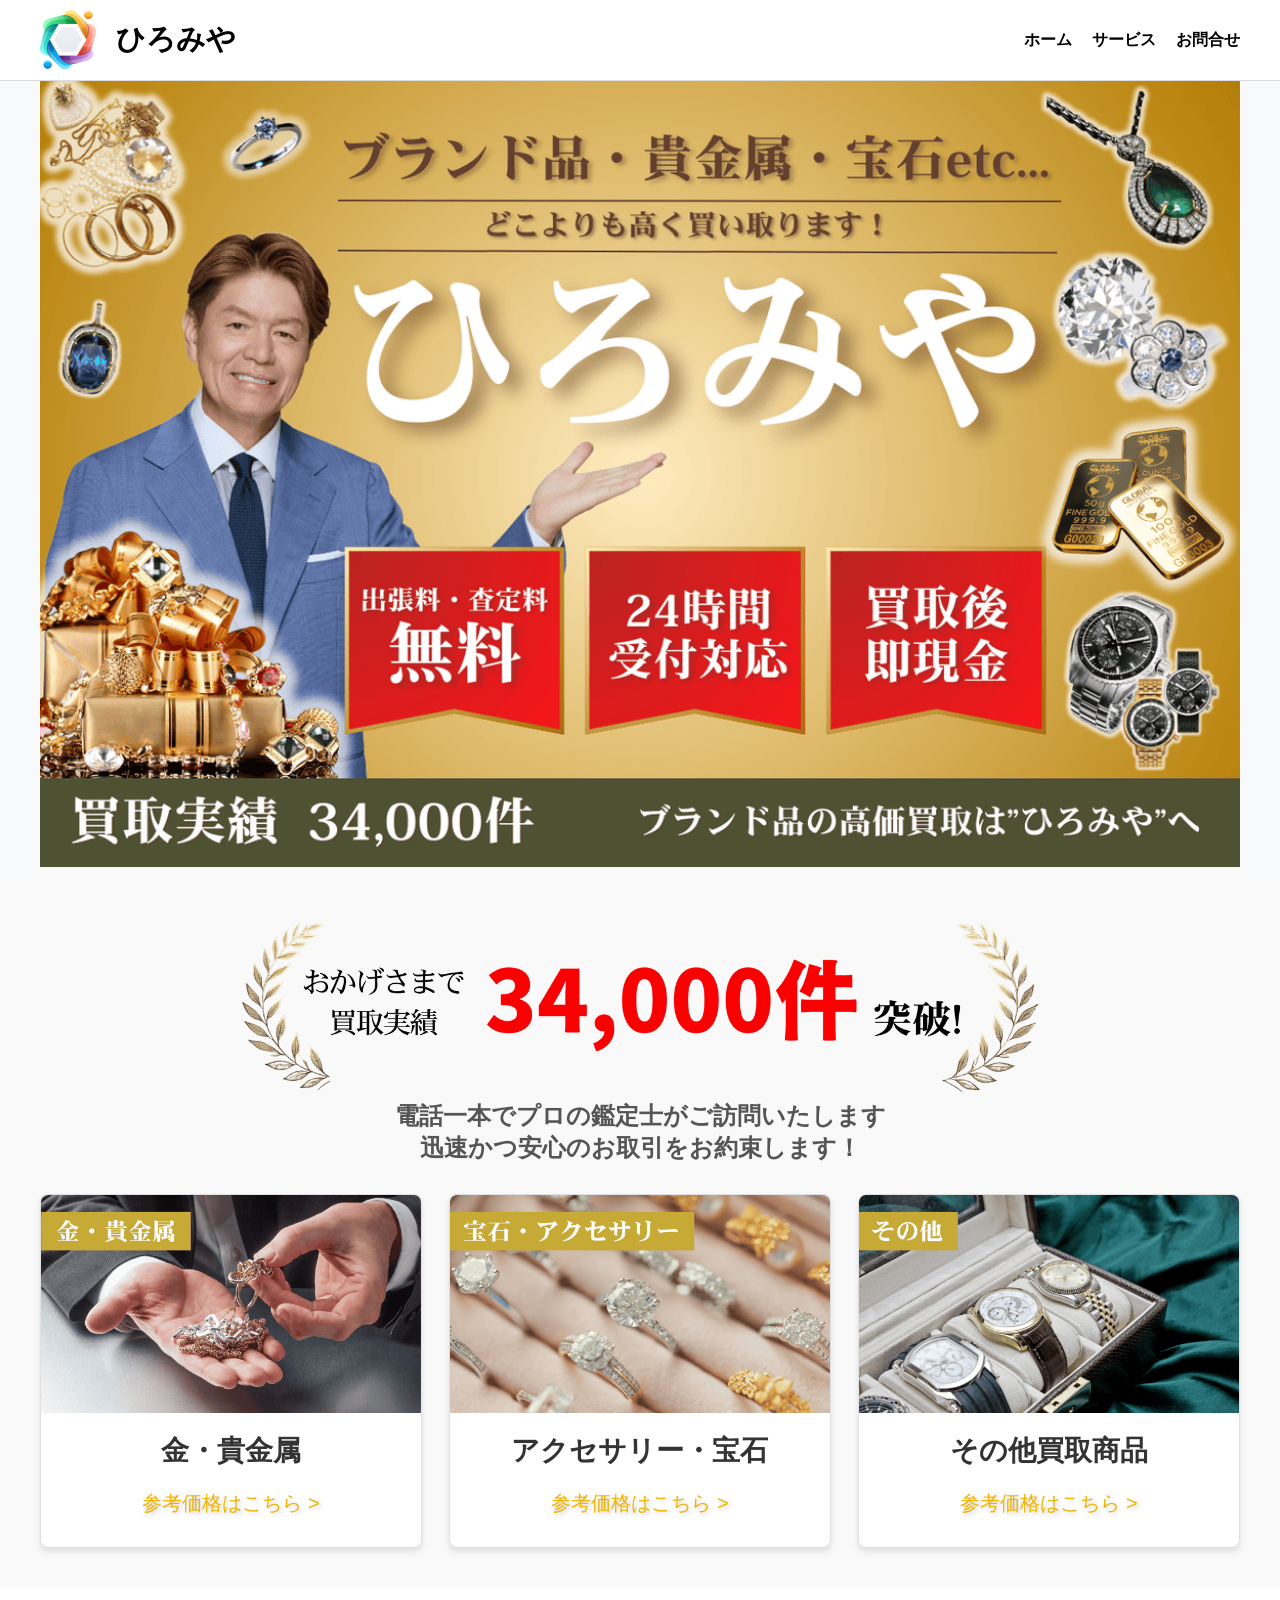
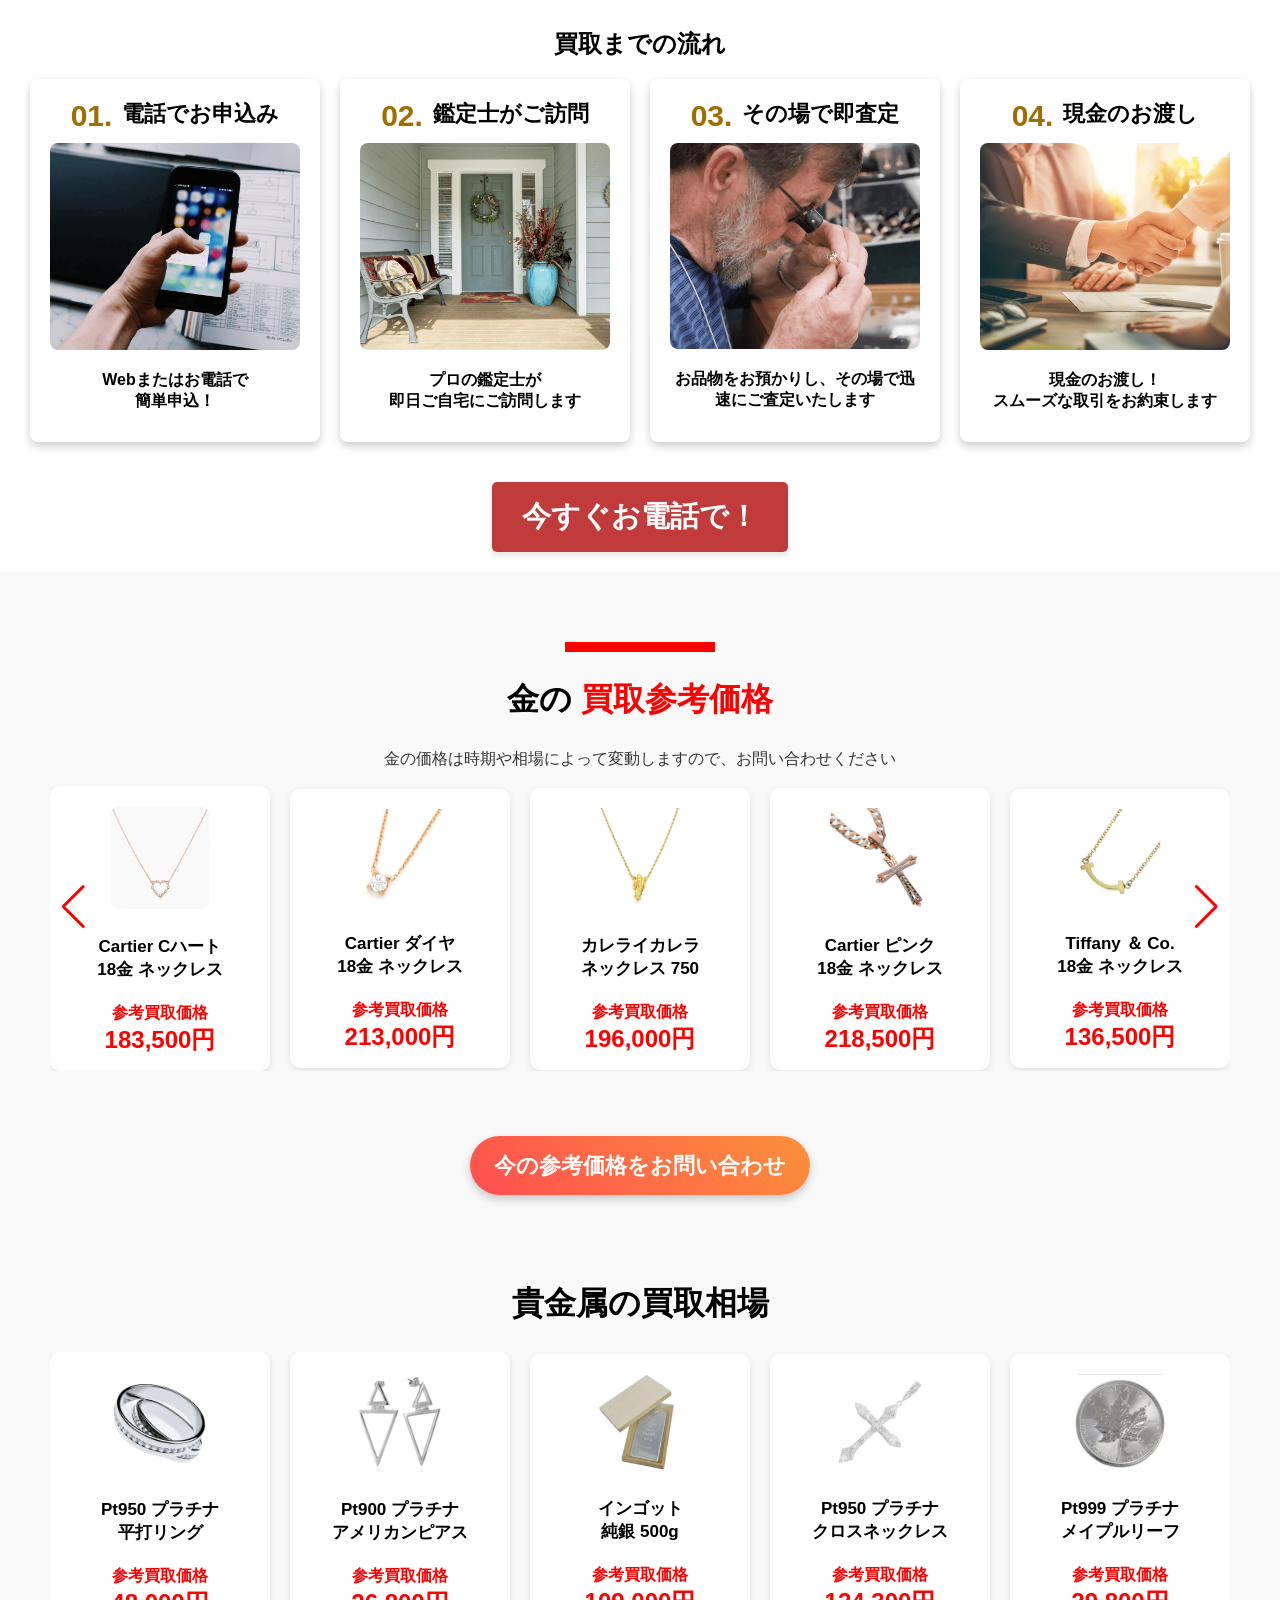
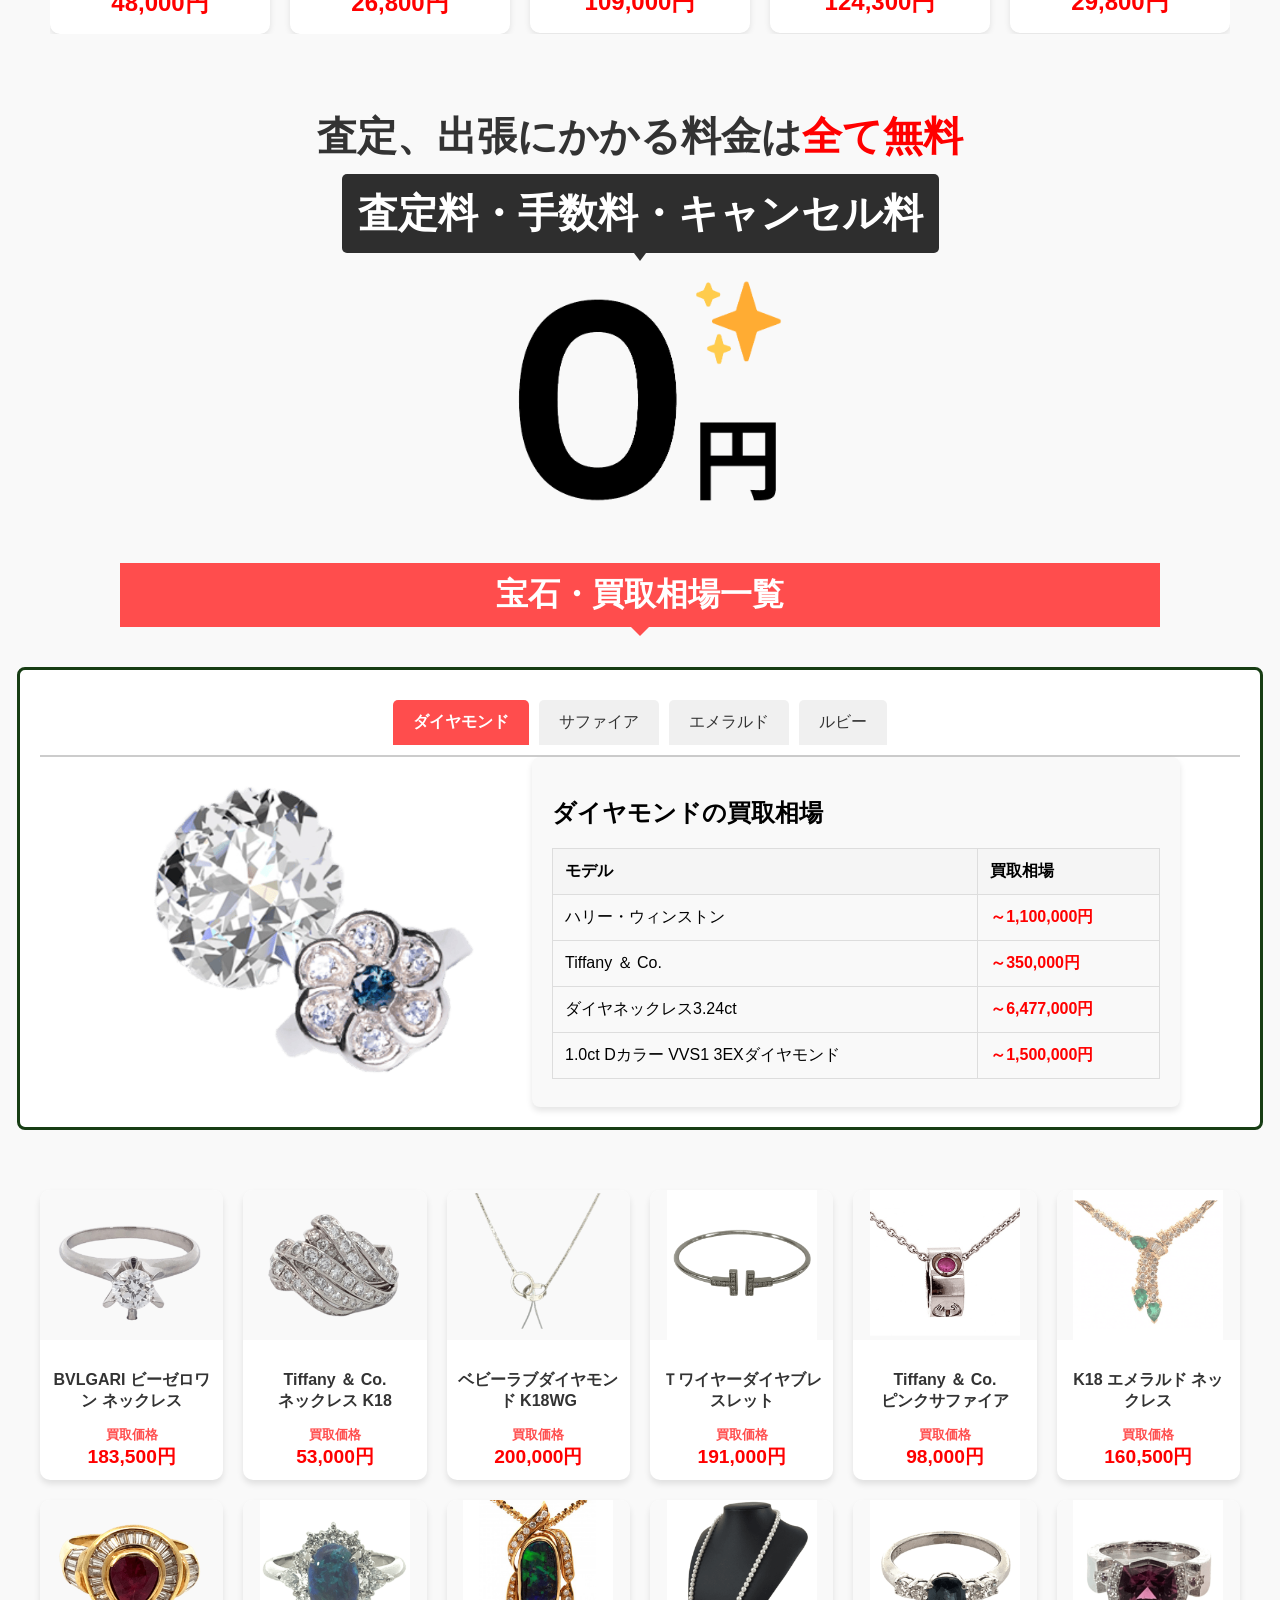
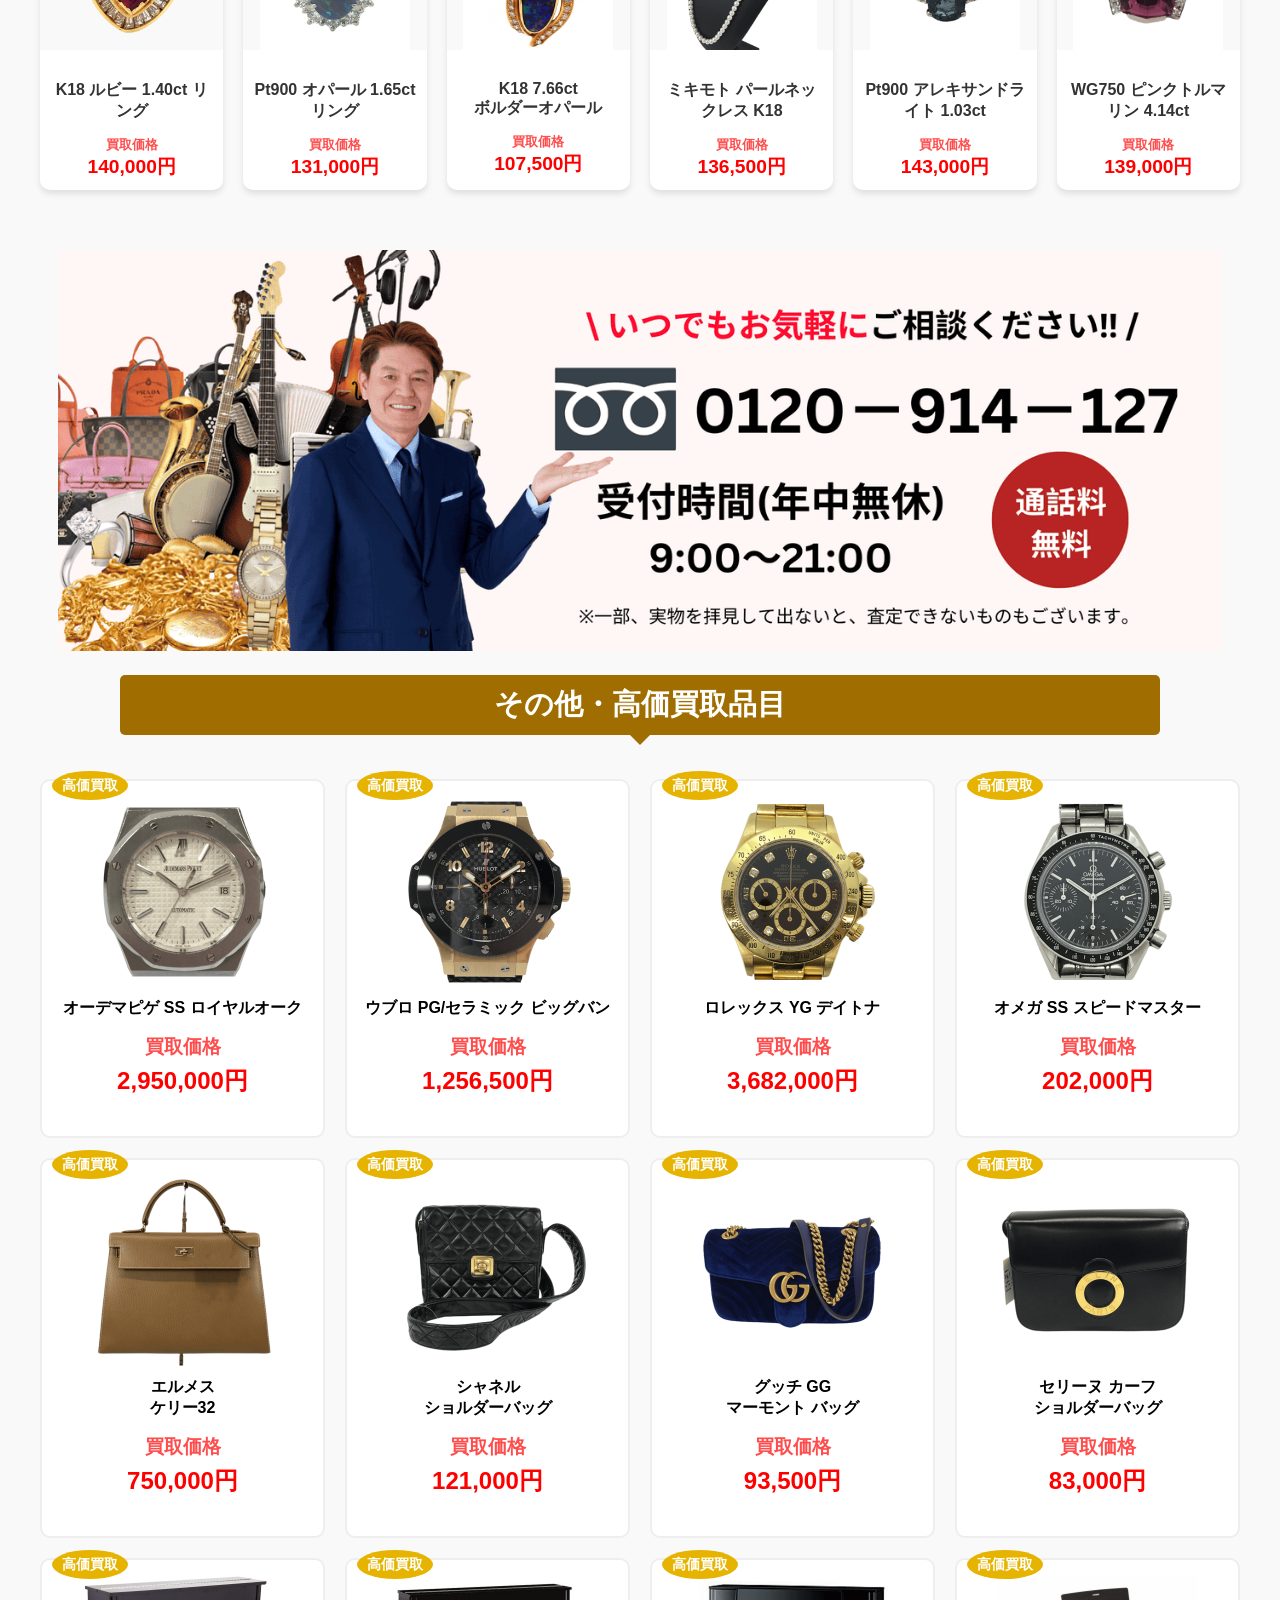
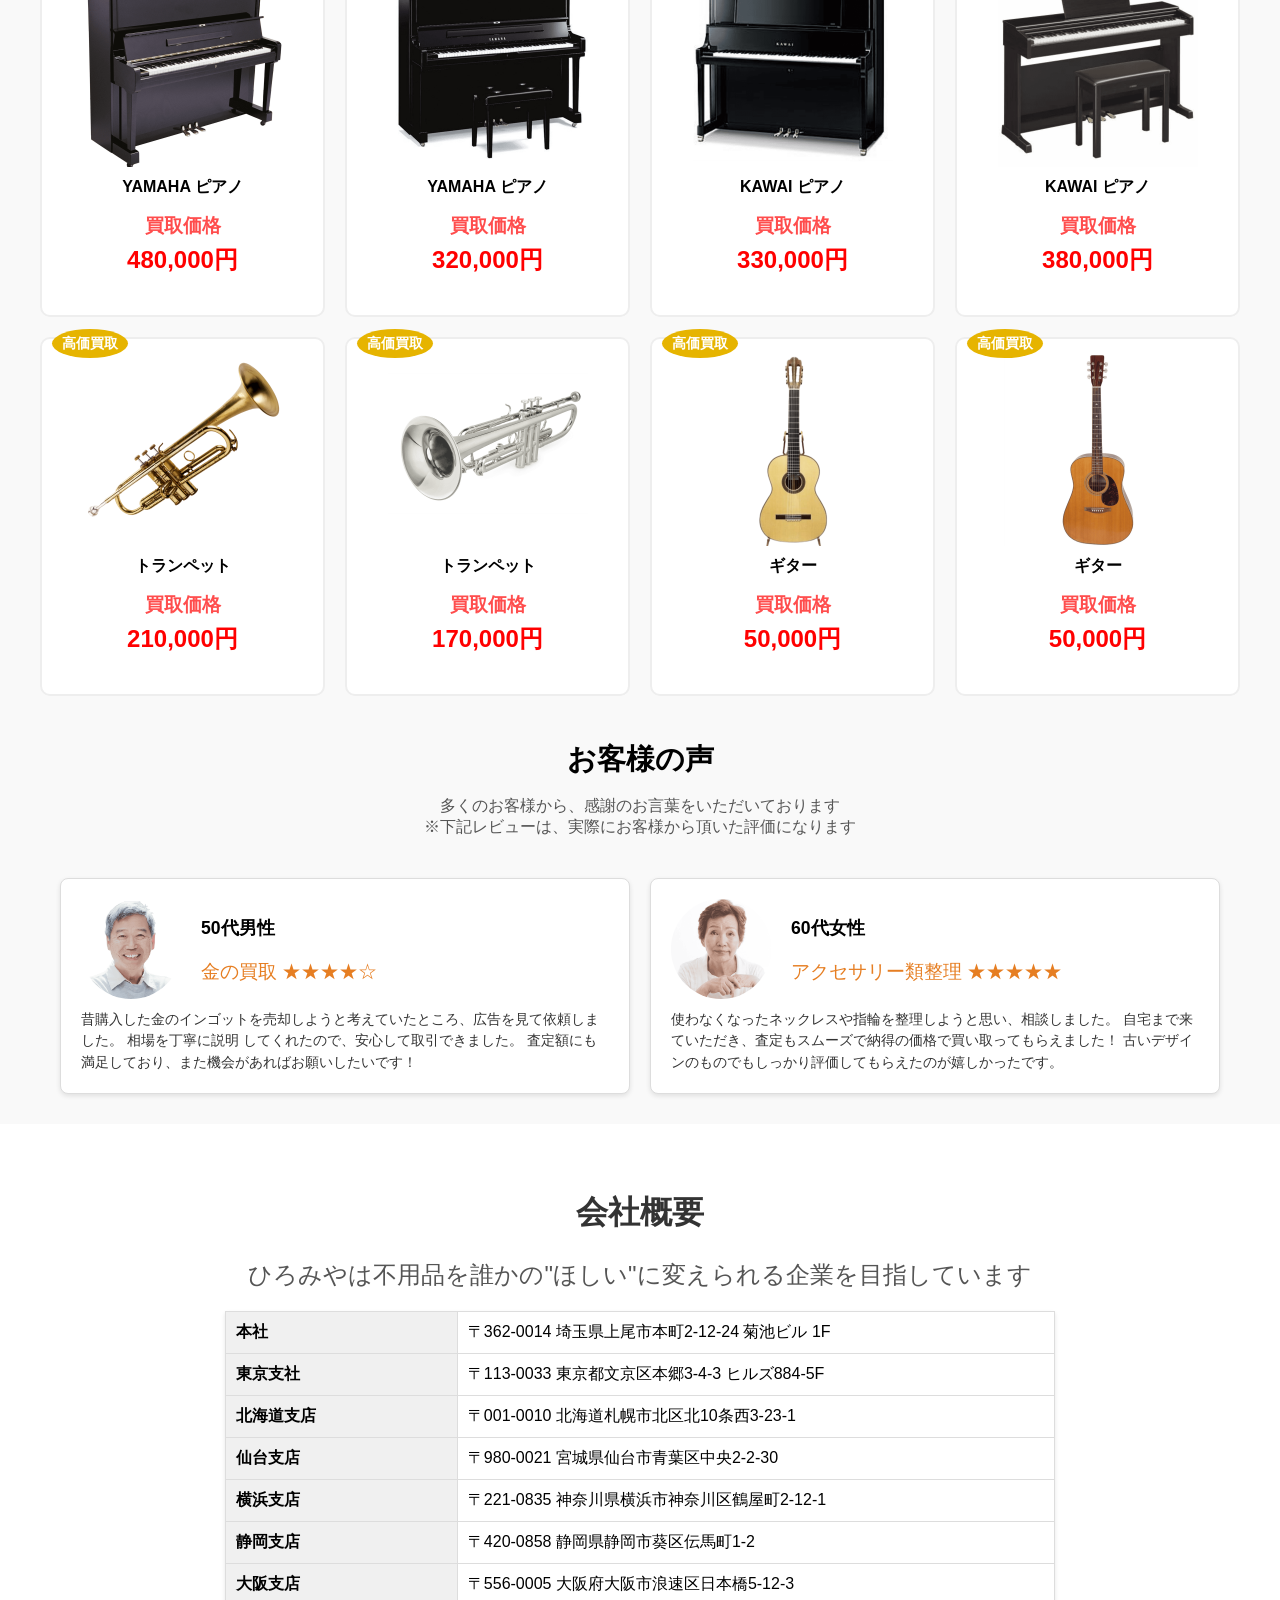
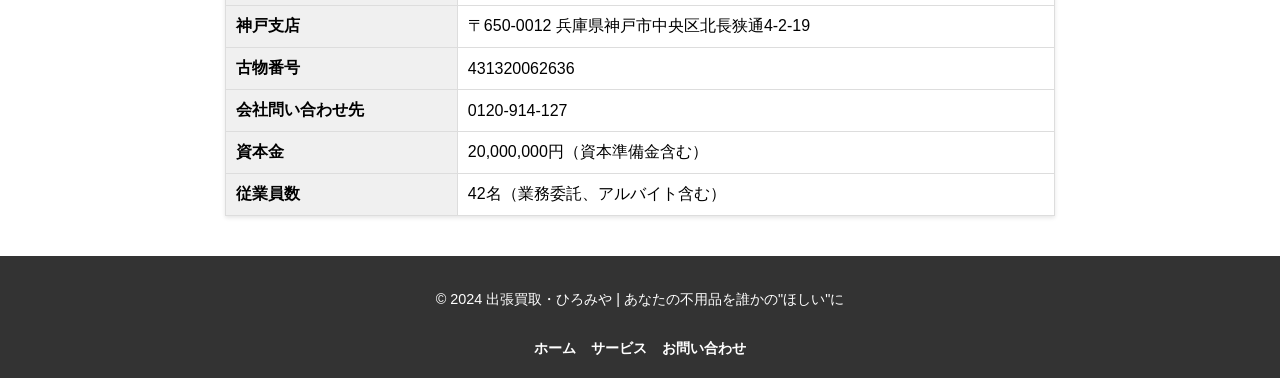
==== commit 441c886d: "画像圧縮" ====
--- a/index.html
+++ b/index.html
@@ -106,7 +106,7 @@
 					<img src="img/moshikomi.png" alt="電話お申込み">
 					<div class="step__item">
 						<p class="step__item-description">Webまたはお電話で<br>簡単申込！</p>
-						<a href="" class="purchase__button-bottom">電話でお申込</a>
+						<a href="tel:0120914127" class="purchase__button-bottom">電話でお申込</a>
 					</div>
 				</div>
 			</div>
@@ -152,7 +152,7 @@
 				</div>
 			</div>
 		</div>
-		<a href="#" class="purchase-step__button">今すぐお電話で！</a>
+		<a href="tel:0120914127" class="purchase-step__button">今すぐお電話で！</a>
 	</section>
 
 	<section class="slider" id="gold">
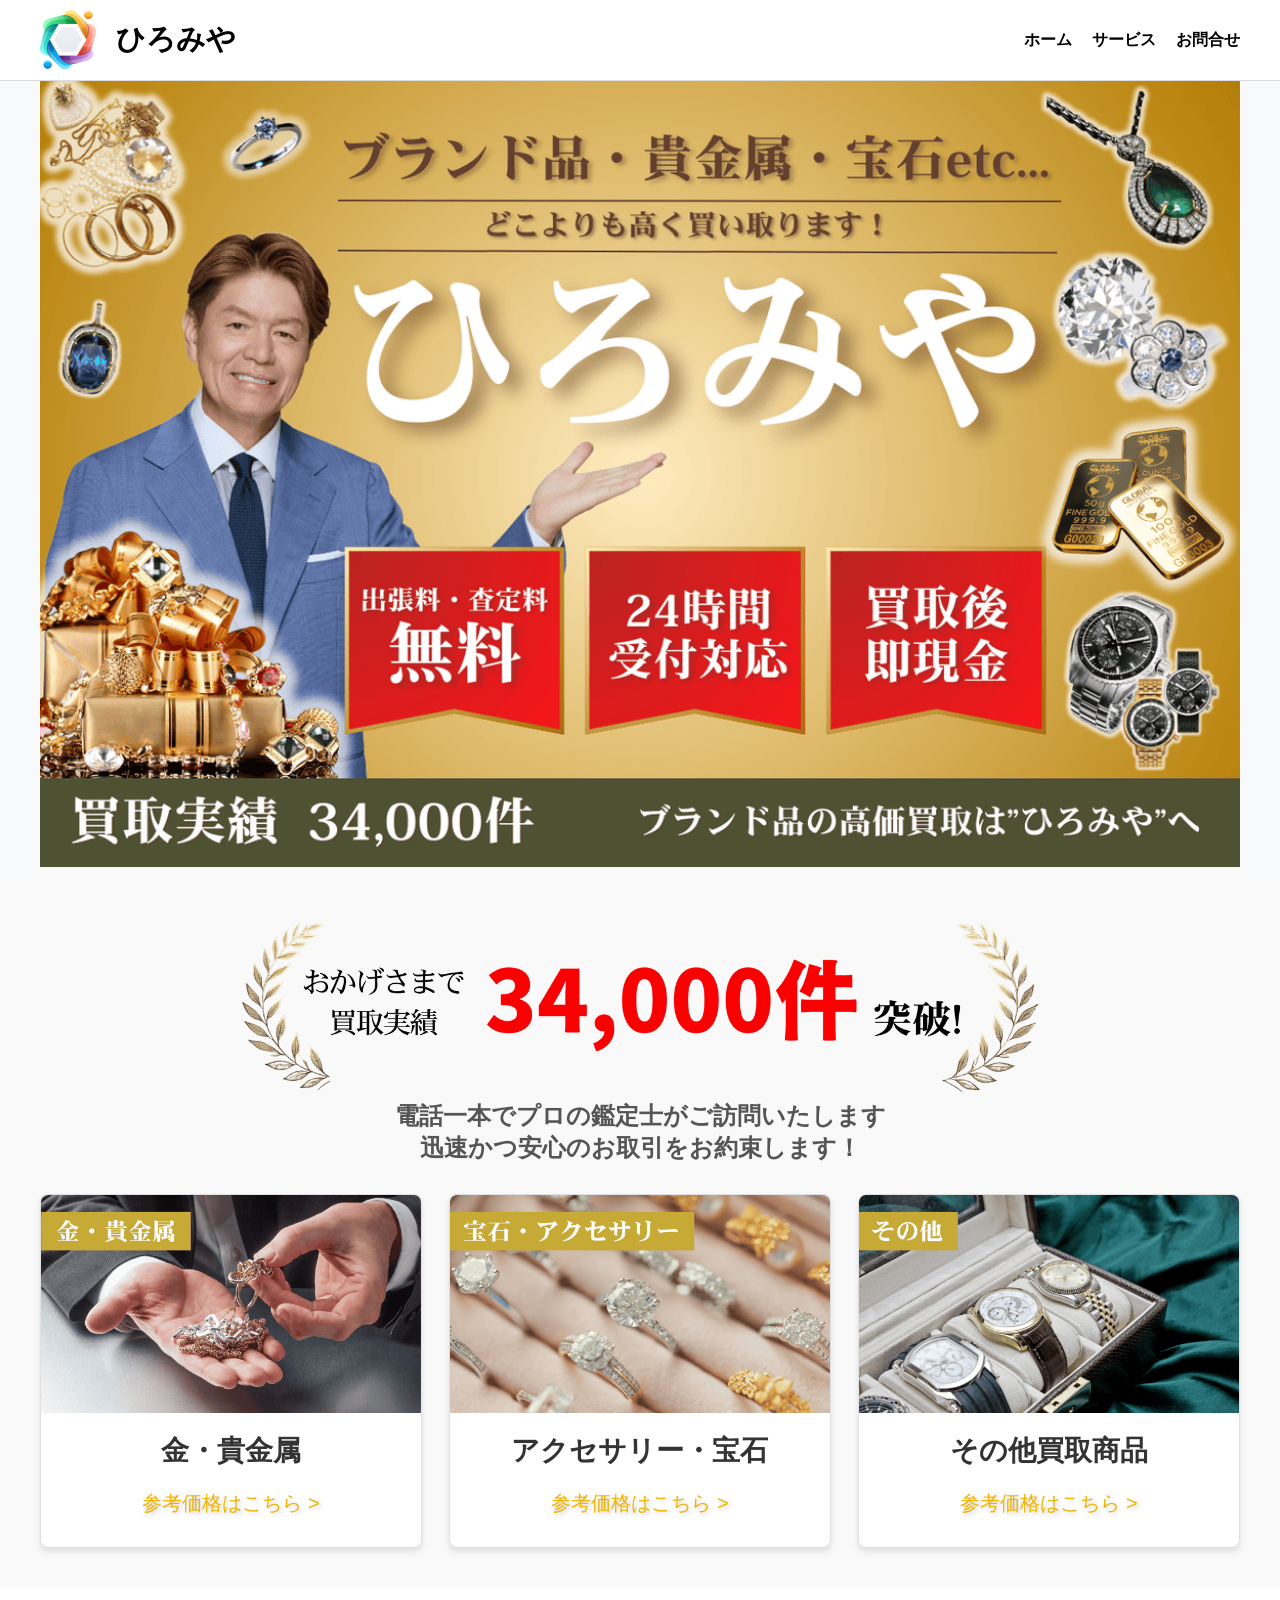
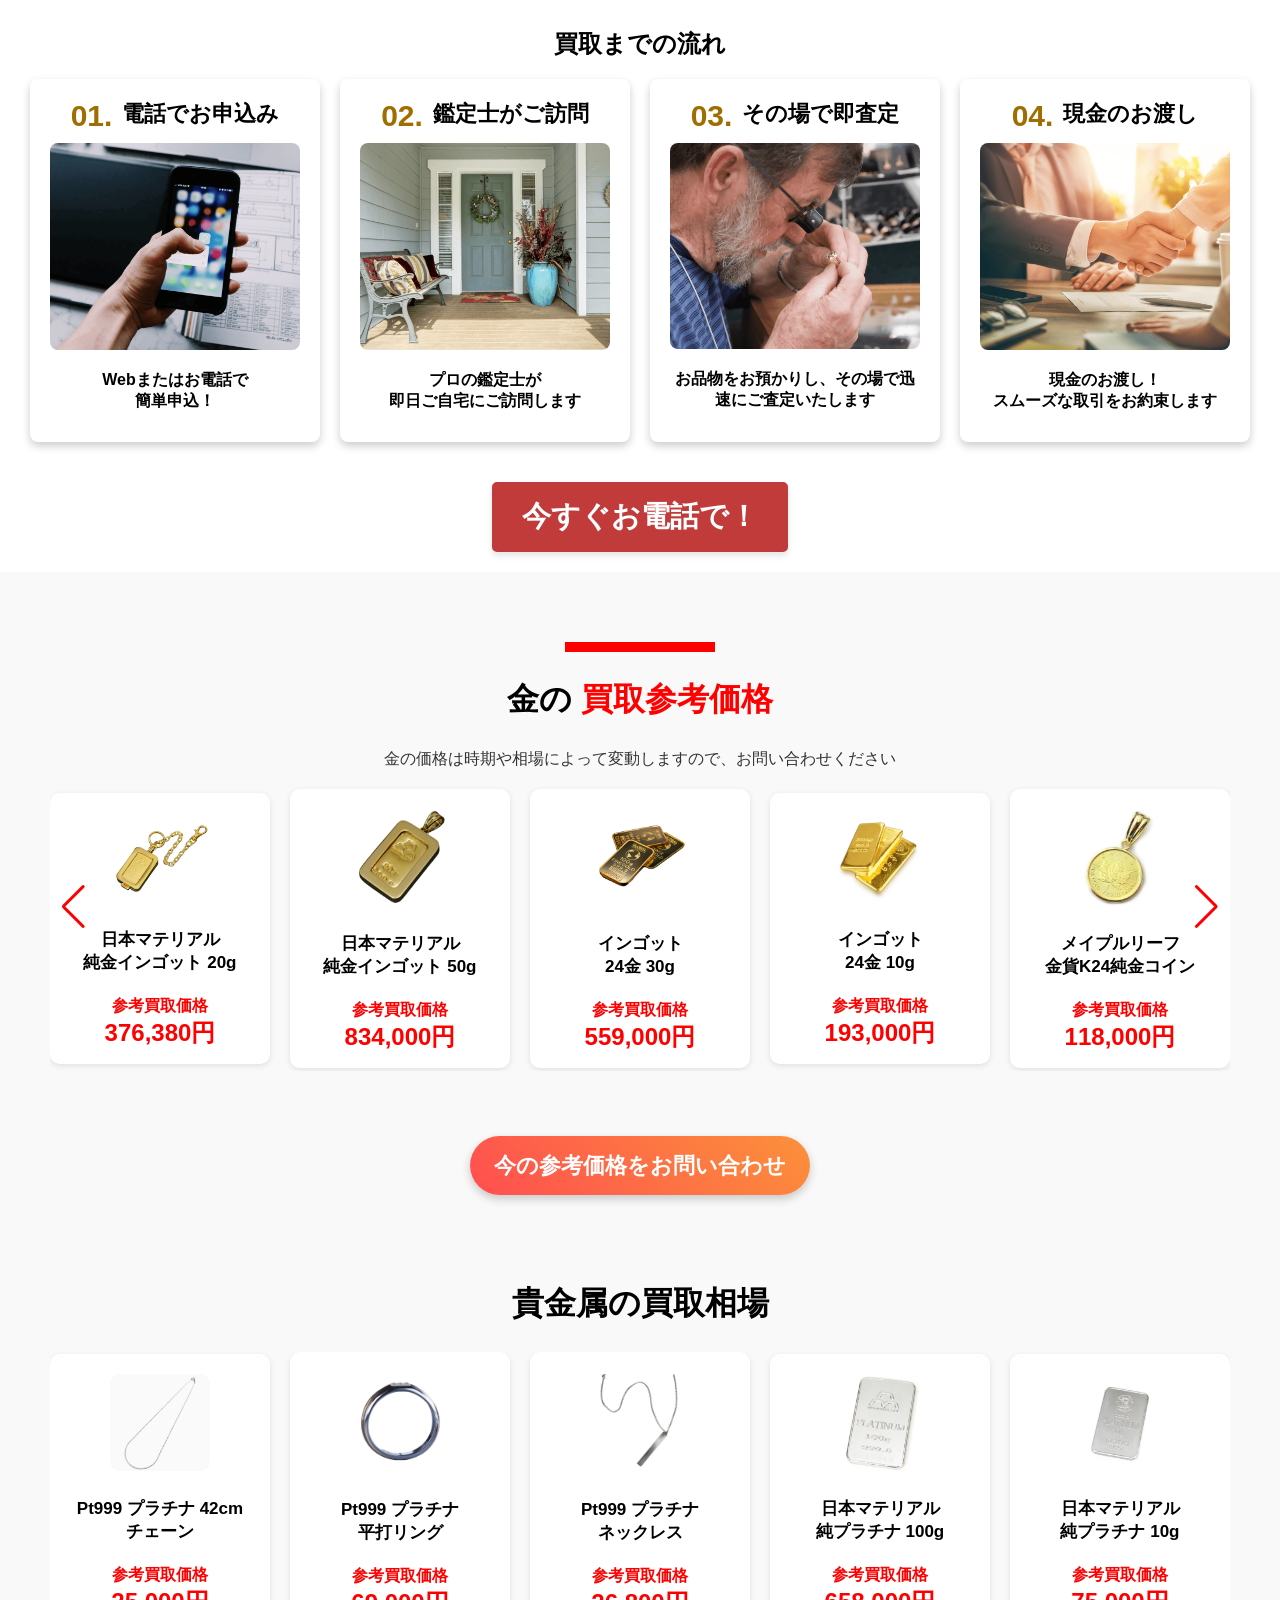
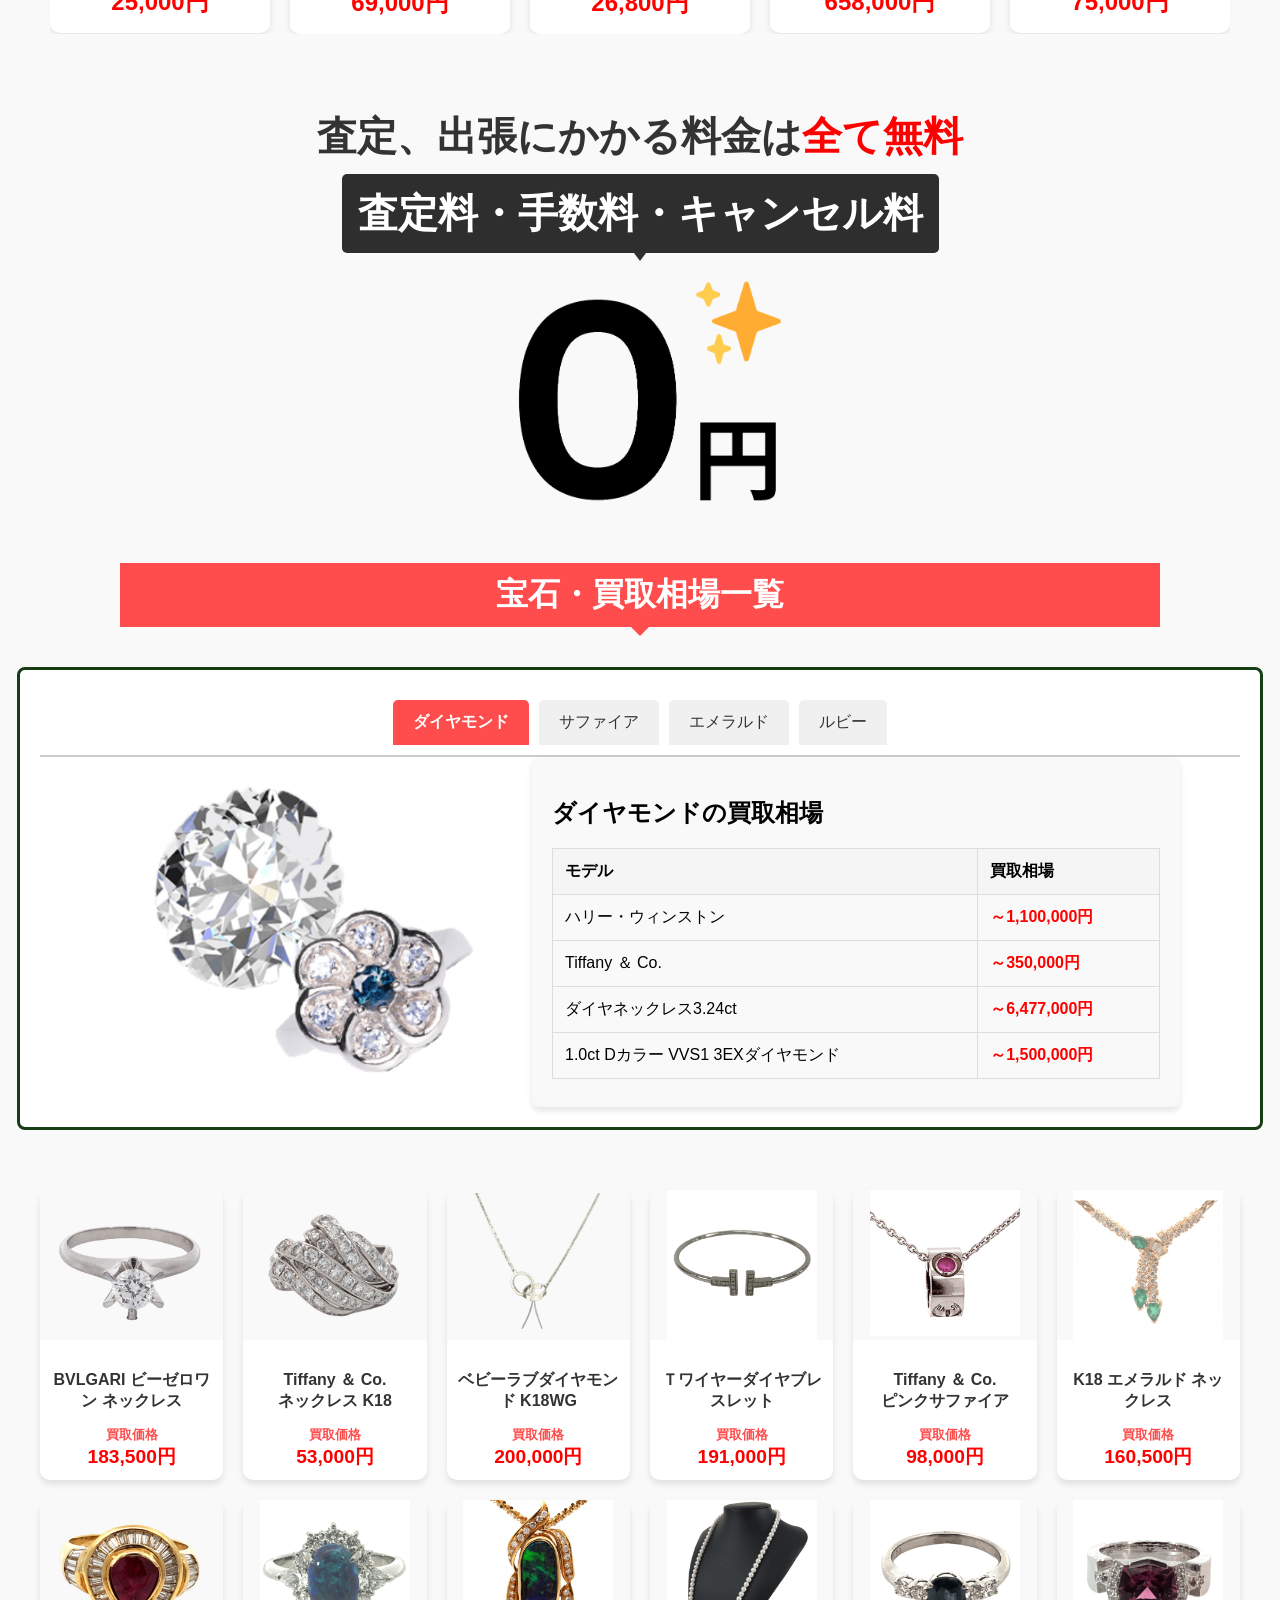
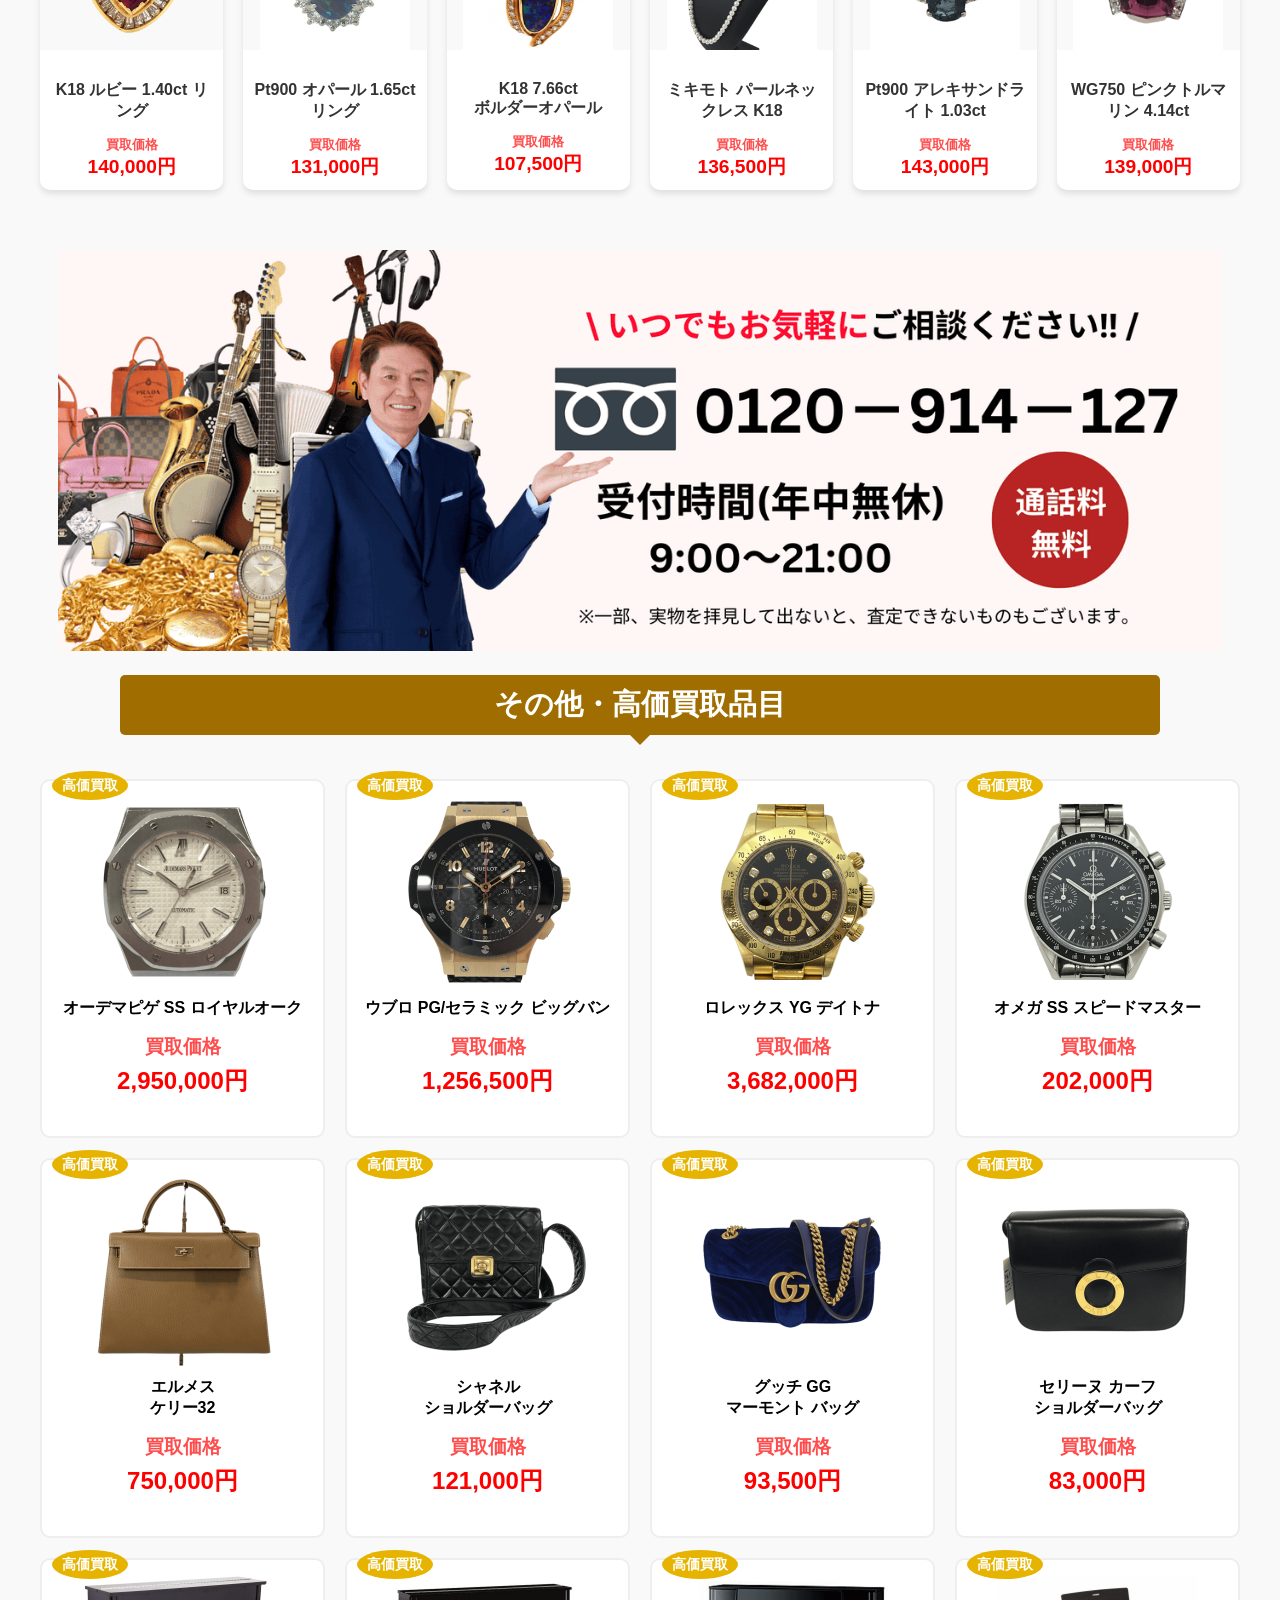
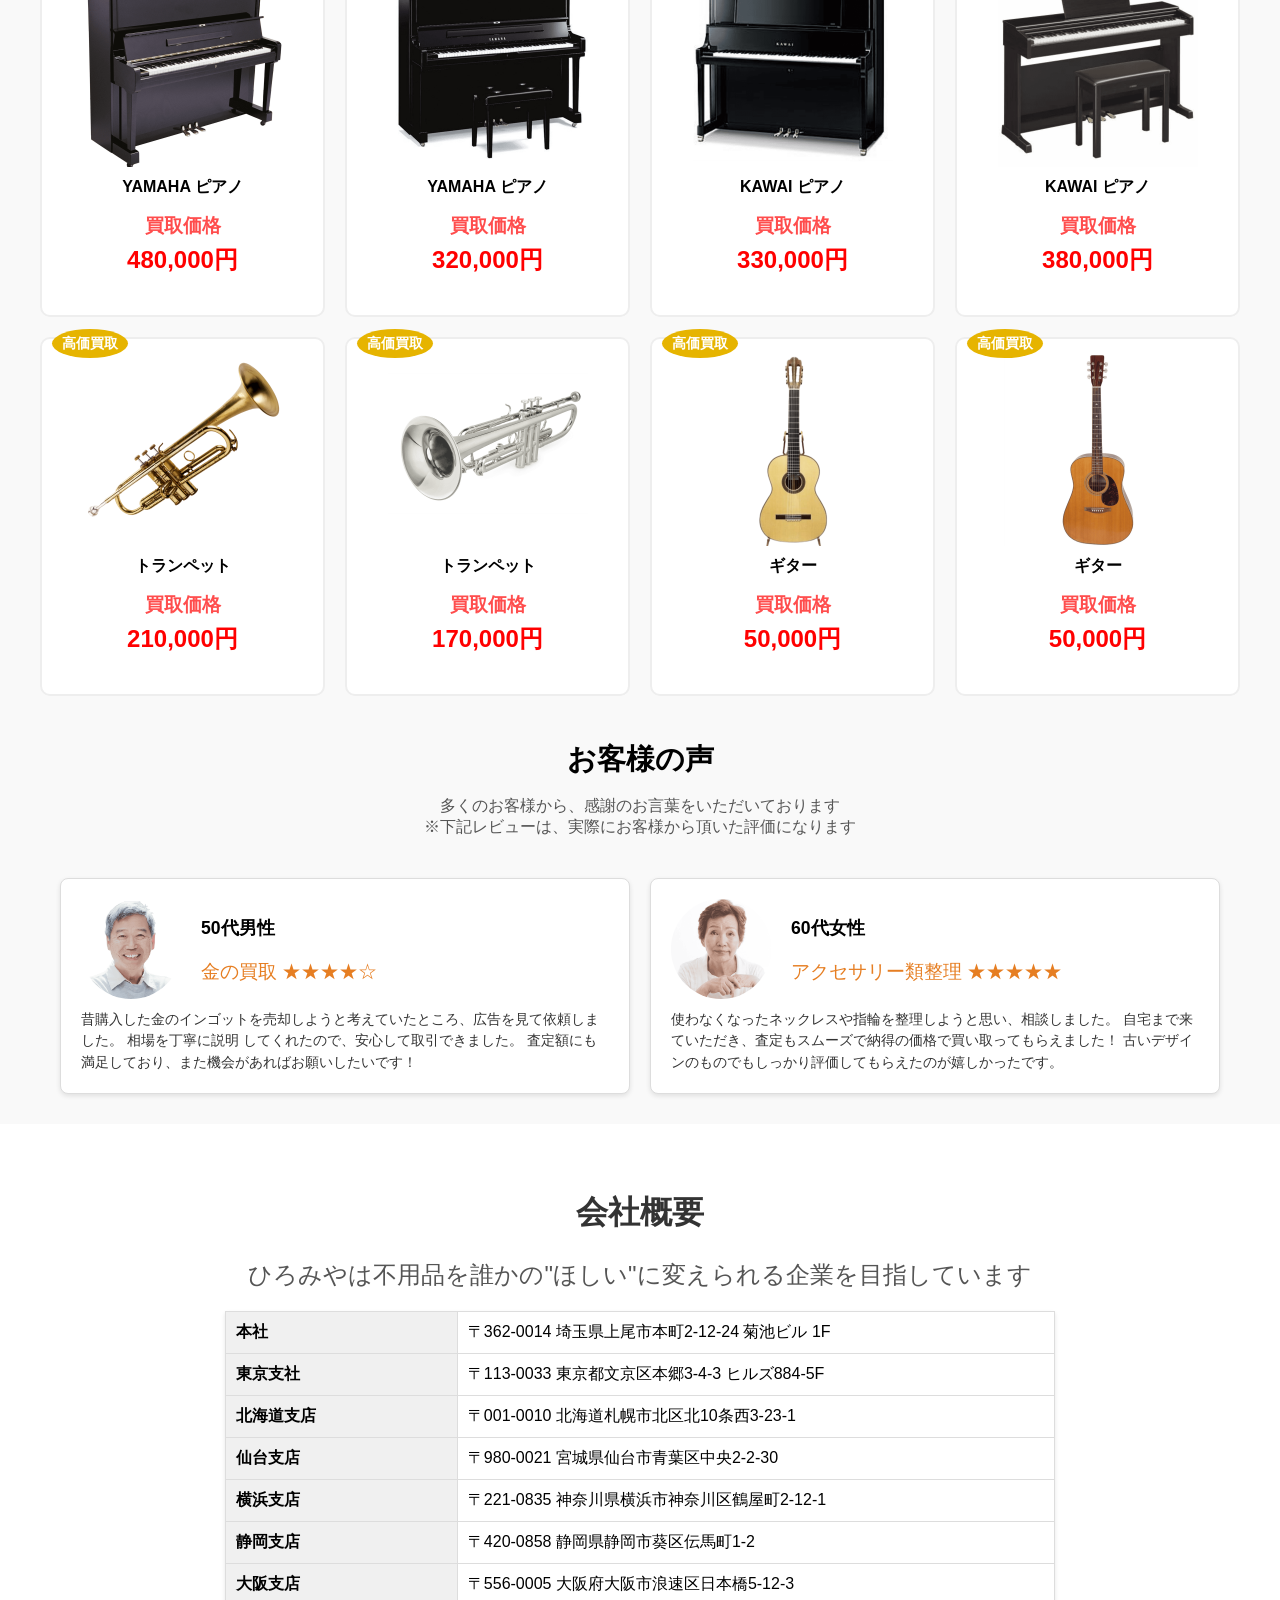
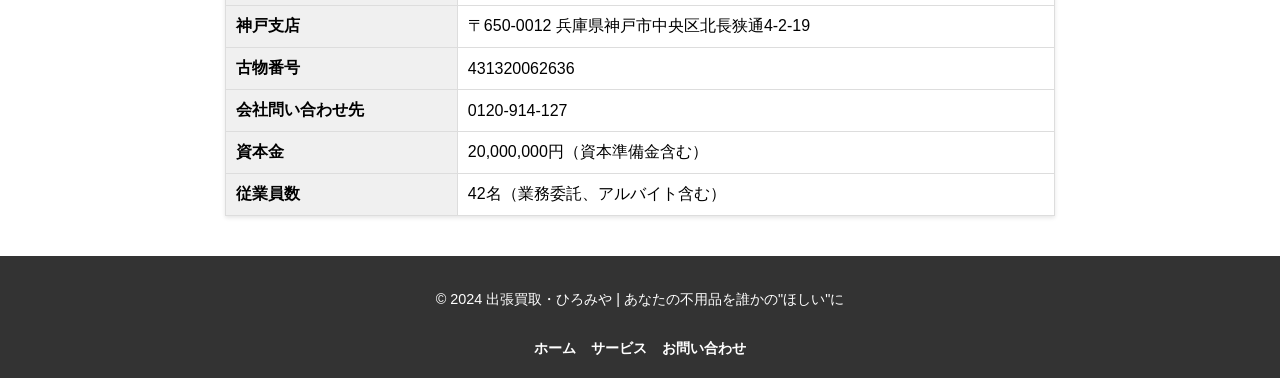
==== commit 49f22673: "画像圧縮" ====
--- a/index.html
+++ b/index.html
@@ -152,7 +152,8 @@
 				</div>
 			</div>
 		</div>
-		<a href="tel:0120914127" class="purchase-step__button">今すぐお電話で！</a>
+		<a href="tel:0120914127" class="purchase-step__button show-only-sp">今すぐお電話で！</a>
+		<a href="#callToAction__img-hiromi" class="purchase-step__button show-only-pc">今すぐお電話で！</a>
 	</section>
 
 	<section class="slider" id="gold">
@@ -296,7 +297,8 @@
 	</section>
 
 	<div class="gold_price-button">
-		<a href="#" class="contact-button">今の参考価格をお問い合わせ</a>
+		<a href="tel:0120914127" class="contact-button show-only-sp">今の参考価格をお問い合わせ</a>
+		<a href="#callToAction__img-hiromi" class="contact-button show-only-pc">今の参考価格をお問い合わせ</a>
 	</div>
 
 	<section class="slider">
@@ -654,7 +656,7 @@
 
 	<section class="callToAction">
 		<div class="callToAction__img">
-			<img src="img/callToAction.png" class="callToAction__img-hiromi">
+			<img src="img/callToAction.png" class="callToAction__img-hiromi" id="callToAction__img-hiromi">
 		</div>
 	</section>
 
--- a/css/purchase-step.css
+++ b/css/purchase-step.css
@@ -123,6 +123,13 @@
 }
 
 /* --- 📱 スマホ用のレイアウト調整 --- */
+
+@media (min-width: 768px) {
+	.show-only-sp {
+		display: none;
+	}
+}
+
 @media (max-width: 768px) {
 	.step-container {
 		flex-direction: column;
@@ -134,6 +141,10 @@
 		/* 画面幅いっぱいに */
 		padding: 10px;
 		margin: auto;
+	}
+
+	.show-only-pc {
+		display: none;
 	}
 
 	.step__items {
